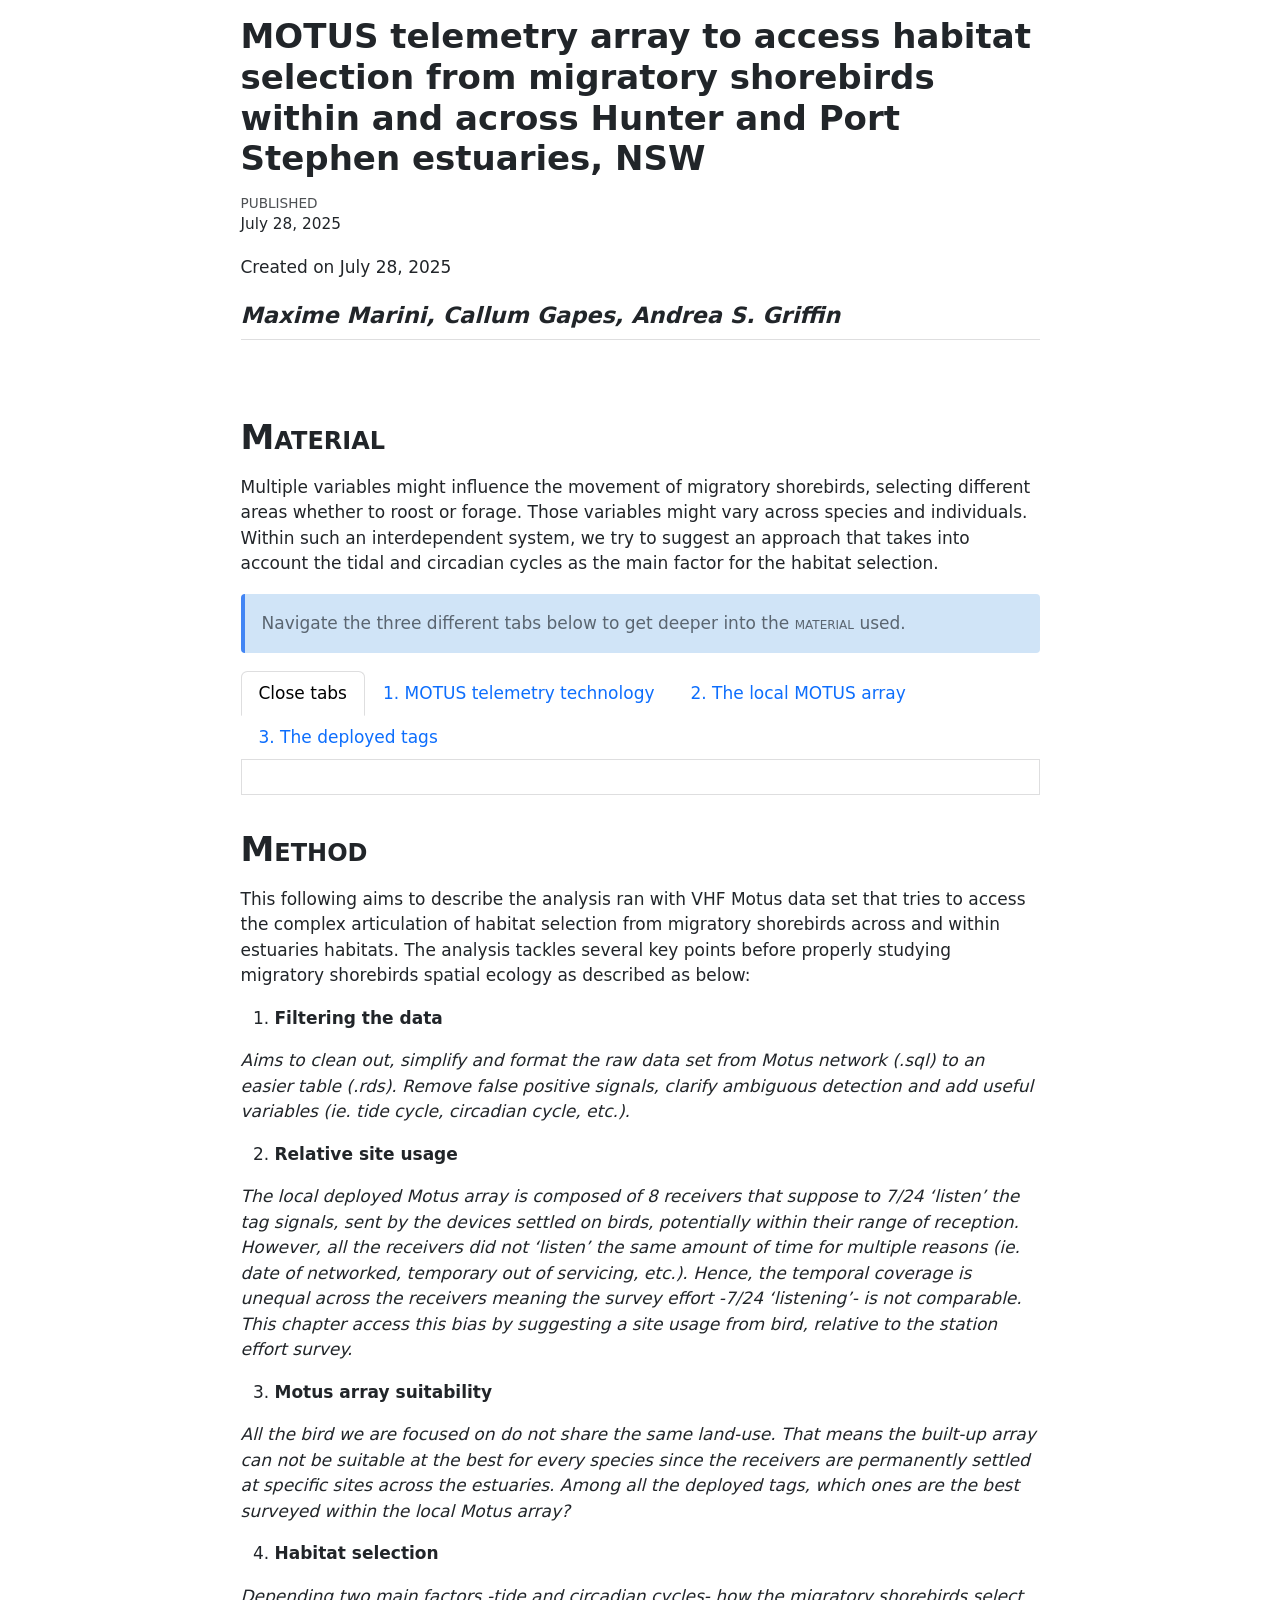
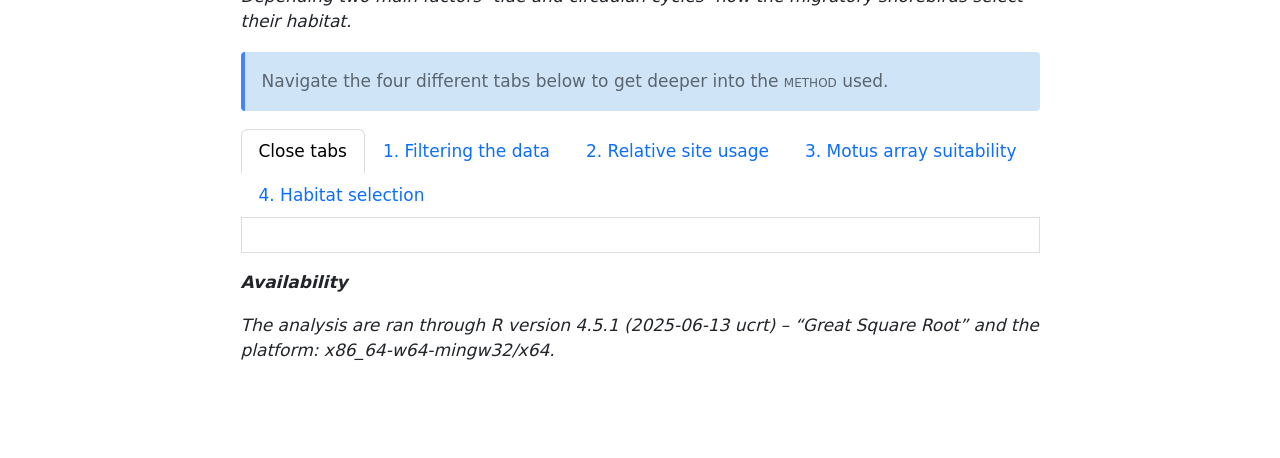
==== 22_qmd/motus_and_shorebirds.html @ d1158ef5 "Setting right a Quarto document" ====
<!DOCTYPE html>
<html xmlns="http://www.w3.org/1999/xhtml" lang="en" xml:lang="en"><head>

<meta charset="utf-8">
<meta name="generator" content="quarto-1.6.42">

<meta name="viewport" content="width=device-width, initial-scale=1.0, user-scalable=yes">

<meta name="dcterms.date" content="2025-07-28">

<title>MOTUS telemetry array to access habitat selection from migratory shorebirds within and across Hunter and Port Stephen estuaries, NSW</title>
<style>
code{white-space: pre-wrap;}
span.smallcaps{font-variant: small-caps;}
div.columns{display: flex; gap: min(4vw, 1.5em);}
div.column{flex: auto; overflow-x: auto;}
div.hanging-indent{margin-left: 1.5em; text-indent: -1.5em;}
ul.task-list{list-style: none;}
ul.task-list li input[type="checkbox"] {
  width: 0.8em;
  margin: 0 0.8em 0.2em -1em; /* quarto-specific, see https://github.com/quarto-dev/quarto-cli/issues/4556 */ 
  vertical-align: middle;
}
/* CSS for syntax highlighting */
pre > code.sourceCode { white-space: pre; position: relative; }
pre > code.sourceCode > span { line-height: 1.25; }
pre > code.sourceCode > span:empty { height: 1.2em; }
.sourceCode { overflow: visible; }
code.sourceCode > span { color: inherit; text-decoration: inherit; }
div.sourceCode { margin: 1em 0; }
pre.sourceCode { margin: 0; }
@media screen {
div.sourceCode { overflow: auto; }
}
@media print {
pre > code.sourceCode { white-space: pre-wrap; }
pre > code.sourceCode > span { display: inline-block; text-indent: -5em; padding-left: 5em; }
}
pre.numberSource code
  { counter-reset: source-line 0; }
pre.numberSource code > span
  { position: relative; left: -4em; counter-increment: source-line; }
pre.numberSource code > span > a:first-child::before
  { content: counter(source-line);
    position: relative; left: -1em; text-align: right; vertical-align: baseline;
    border: none; display: inline-block;
    -webkit-touch-callout: none; -webkit-user-select: none;
    -khtml-user-select: none; -moz-user-select: none;
    -ms-user-select: none; user-select: none;
    padding: 0 4px; width: 4em;
  }
pre.numberSource { margin-left: 3em;  padding-left: 4px; }
div.sourceCode
  {   }
@media screen {
pre > code.sourceCode > span > a:first-child::before { text-decoration: underline; }
}
</style>


<script src="motus_and_shorebirds_files/libs/clipboard/clipboard.min.js"></script>
<script src="motus_and_shorebirds_files/libs/quarto-html/quarto.js"></script>
<script src="motus_and_shorebirds_files/libs/quarto-html/popper.min.js"></script>
<script src="motus_and_shorebirds_files/libs/quarto-html/tippy.umd.min.js"></script>
<script src="motus_and_shorebirds_files/libs/quarto-html/anchor.min.js"></script>
<link href="motus_and_shorebirds_files/libs/quarto-html/tippy.css" rel="stylesheet">
<link href="motus_and_shorebirds_files/libs/quarto-html/quarto-syntax-highlighting-2f5df379a58b258e96c21c0638c20c03.css" rel="stylesheet" id="quarto-text-highlighting-styles">
<script src="motus_and_shorebirds_files/libs/bootstrap/bootstrap.min.js"></script>
<link href="motus_and_shorebirds_files/libs/bootstrap/bootstrap-icons.css" rel="stylesheet">
<link href="motus_and_shorebirds_files/libs/bootstrap/bootstrap-1bc8a17f135ab3d594c857e9f48e611b.min.css" rel="stylesheet" append-hash="true" id="quarto-bootstrap" data-mode="light">


<link rel="stylesheet" href="styles.css">
</head>

<body class="fullcontent">

<div id="quarto-content" class="page-columns page-rows-contents page-layout-article">

<main class="content" id="quarto-document-content">

<header id="title-block-header" class="quarto-title-block default">
<div class="quarto-title">
<h1 class="title">MOTUS telemetry array to access habitat selection from migratory shorebirds within and across Hunter and Port Stephen estuaries, NSW</h1>
</div>



<div class="quarto-title-meta">

    
    <div>
    <div class="quarto-title-meta-heading">Published</div>
    <div class="quarto-title-meta-contents">
      <p class="date">July 28, 2025</p>
    </div>
  </div>
  
    
  </div>
  


</header>


<p style="font-size: 0.9em; color: gray;">
</p><p>Created on July 28, 2025</p>
<p></p>
<section id="maxime-marini-callum-gapes-andrea-s.-griffin" class="level2">
<h2 class="anchored" data-anchor-id="maxime-marini-callum-gapes-andrea-s.-griffin"><span style="font-size: 0.8em;"><em>Maxime Marini, Callum Gapes, Andrea S. Griffin</em></span></h2>
<p><br>
</p>
</section>
<section id="material" class="level1">
<h1><span class="smallcaps">Material</span></h1>
<p>Multiple variables might influence the movement of migratory shorebirds, selecting different areas whether to roost or forage. Those variables might vary across species and individuals. Within such an interdependent system, we try to suggest an approach that takes into account the tidal and circadian cycles as the main factor for the habitat selection.</p>
<blockquote class="blockquote">
<p>Navigate the three different tabs below to get deeper into the <span class="smallcaps">material</span> used.</p>
</blockquote>
<div class="tabset-margin-container"></div><div class="panel-tabset">
<ul class="nav nav-tabs" role="tablist"><li class="nav-item" role="presentation"><a class="nav-link active" id="tabset-1-1-tab" data-bs-toggle="tab" data-bs-target="#tabset-1-1" role="tab" aria-controls="tabset-1-1" aria-selected="true" href="">Close tabs</a></li><li class="nav-item" role="presentation"><a class="nav-link" id="tabset-1-2-tab" data-bs-toggle="tab" data-bs-target="#tabset-1-2" role="tab" aria-controls="tabset-1-2" aria-selected="false" href="">1. MOTUS telemetry technology</a></li><li class="nav-item" role="presentation"><a class="nav-link" id="tabset-1-3-tab" data-bs-toggle="tab" data-bs-target="#tabset-1-3" role="tab" aria-controls="tabset-1-3" aria-selected="false" href="">2. The local MOTUS array</a></li><li class="nav-item" role="presentation"><a class="nav-link" id="tabset-1-4-tab" data-bs-toggle="tab" data-bs-target="#tabset-1-4" role="tab" aria-controls="tabset-1-4" aria-selected="false" href="">3. The deployed tags</a></li></ul>
<div class="tab-content">
<div id="tabset-1-1" class="tab-pane active" role="tabpanel" aria-labelledby="tabset-1-1-tab">

</div>
<div id="tabset-1-2" class="tab-pane" role="tabpanel" aria-labelledby="tabset-1-2-tab">
<p>To be continued …</p>
</div>
<div id="tabset-1-3" class="tab-pane" role="tabpanel" aria-labelledby="tabset-1-3-tab">
<p>To be continued …</p>
</div>
<div id="tabset-1-4" class="tab-pane" role="tabpanel" aria-labelledby="tabset-1-4-tab">
<p>To be continued …</p>
</div>
</div>
</div>
</section>
<section id="method" class="level1">
<h1><span class="smallcaps">Method</span></h1>
<p>This following aims to describe the analysis ran with VHF Motus data set that tries to access the complex articulation of habitat selection from migratory shorebirds across and within estuaries habitats. The analysis tackles several key points before properly studying migratory shorebirds spatial ecology as described as below:</p>
<ol type="1">
<li><strong>Filtering the data</strong></li>
</ol>
<p style="font-size: 0.9em; color: gray;">
</p><p><em>Aims to clean out, simplify and format the raw data set from Motus network (.sql) to an easier table (.rds). Remove false positive signals, clarify ambiguous detection and add useful variables (ie. tide cycle, circadian cycle, etc.).</em></p>
<p></p>
<ol start="2" type="1">
<li><strong>Relative site usage</strong></li>
</ol>
<p style="font-size: 0.9em; color: gray;">
</p><p><em>The local deployed Motus array is composed of 8 receivers that suppose to 7/24 ‘listen’ the tag signals, sent by the devices settled on birds, potentially within their range of reception. However, all the receivers did not ‘listen’ the same amount of time for multiple reasons (ie. date of networked, temporary out of servicing, etc.). Hence, the temporal coverage is unequal across the receivers meaning the survey effort -7/24 ‘listening’- is not comparable. This chapter access this bias by suggesting a site usage from bird, relative to the station effort survey.</em></p>
<p></p>
<ol start="3" type="1">
<li><strong>Motus array suitability</strong></li>
</ol>
<p style="font-size: 0.9em; color: gray;">
</p><p><em>All the bird we are focused on do not share the same land-use. That means the built-up array can not be suitable at the best for every species since the receivers are permanently settled at specific sites across the estuaries. Among all the deployed tags, which ones are the best surveyed within the local Motus array?</em></p>
<p></p>
<ol start="4" type="1">
<li><strong>Habitat selection</strong></li>
</ol>
<p style="font-size: 0.9em; color: gray;">
</p><p><em>Depending two main factors -tide and circadian cycles- how the migratory shorebirds select their habitat.</em></p>
<p></p>
<blockquote class="blockquote">
<p>Navigate the four different tabs below to get deeper into the <span class="smallcaps">method</span> used.</p>
</blockquote>
<div class="tabset-margin-container"></div><div class="panel-tabset">
<ul class="nav nav-tabs" role="tablist"><li class="nav-item" role="presentation"><a class="nav-link active" id="tabset-3-1-tab" data-bs-toggle="tab" data-bs-target="#tabset-3-1" role="tab" aria-controls="tabset-3-1" aria-selected="true" href="">Close tabs</a></li><li class="nav-item" role="presentation"><a class="nav-link" id="tabset-3-2-tab" data-bs-toggle="tab" data-bs-target="#tabset-3-2" role="tab" aria-controls="tabset-3-2" aria-selected="false" href="">1. Filtering the data</a></li><li class="nav-item" role="presentation"><a class="nav-link" id="tabset-3-3-tab" data-bs-toggle="tab" data-bs-target="#tabset-3-3" role="tab" aria-controls="tabset-3-3" aria-selected="false" href="">2. Relative site usage</a></li><li class="nav-item" role="presentation"><a class="nav-link" id="tabset-3-4-tab" data-bs-toggle="tab" data-bs-target="#tabset-3-4" role="tab" aria-controls="tabset-3-4" aria-selected="false" href="">3. Motus array suitability</a></li><li class="nav-item" role="presentation"><a class="nav-link" id="tabset-3-5-tab" data-bs-toggle="tab" data-bs-target="#tabset-3-5" role="tab" aria-controls="tabset-3-5" aria-selected="false" href="">4. Habitat selection</a></li></ul>
<div class="tab-content">
<div id="tabset-3-1" class="tab-pane active" role="tabpanel" aria-labelledby="tabset-3-1-tab">

</div>
<div id="tabset-3-2" class="tab-pane" role="tabpanel" aria-labelledby="tabset-3-2-tab">
<section id="packages" class="level3">
<h3 class="anchored" data-anchor-id="packages">Packages</h3>
<div class="cell">
<div class="sourceCode cell-code" id="cb1"><pre class="sourceCode r code-with-copy"><code class="sourceCode r"><span id="cb1-1"><a href="#cb1-1" aria-hidden="true" tabindex="-1"></a><span class="co"># install.packages("motus", </span></span>
<span id="cb1-2"><a href="#cb1-2" aria-hidden="true" tabindex="-1"></a><span class="co">#                  repos = c(birdscanada = 'https://birdscanada.r-universe.dev',</span></span>
<span id="cb1-3"><a href="#cb1-3" aria-hidden="true" tabindex="-1"></a><span class="co">#                            CRAN = 'https://cloud.r-project.org'))</span></span>
<span id="cb1-4"><a href="#cb1-4" aria-hidden="true" tabindex="-1"></a><span class="fu">library</span>(motus)</span>
<span id="cb1-5"><a href="#cb1-5" aria-hidden="true" tabindex="-1"></a><span class="fu">library</span>(dplyr)</span>
<span id="cb1-6"><a href="#cb1-6" aria-hidden="true" tabindex="-1"></a><span class="fu">library</span>(here)</span>
<span id="cb1-7"><a href="#cb1-7" aria-hidden="true" tabindex="-1"></a><span class="fu">library</span>(DBI)</span>
<span id="cb1-8"><a href="#cb1-8" aria-hidden="true" tabindex="-1"></a><span class="fu">library</span>(RSQLite)</span>
<span id="cb1-9"><a href="#cb1-9" aria-hidden="true" tabindex="-1"></a><span class="fu">library</span>(forcats) </span>
<span id="cb1-10"><a href="#cb1-10" aria-hidden="true" tabindex="-1"></a><span class="fu">library</span>(lubridate)</span>
<span id="cb1-11"><a href="#cb1-11" aria-hidden="true" tabindex="-1"></a><span class="fu">library</span>(bioRad) </span>
<span id="cb1-12"><a href="#cb1-12" aria-hidden="true" tabindex="-1"></a><span class="fu">library</span>(purrr) </span></code><button title="Copy to Clipboard" class="code-copy-button"><i class="bi"></i></button></pre></div>
</div>
</section>
<section id="download-the-data-from-motus-network" class="level3">
<h3 class="anchored" data-anchor-id="download-the-data-from-motus-network">Download the data from Motus network</h3>
<div class="cell">
<div class="sourceCode cell-code" id="cb2"><pre class="sourceCode r code-with-copy"><code class="sourceCode r"><span id="cb2-1"><a href="#cb2-1" aria-hidden="true" tabindex="-1"></a><span class="co"># Global settings</span></span>
<span id="cb2-2"><a href="#cb2-2" aria-hidden="true" tabindex="-1"></a><span class="fu">setwd</span>(<span class="fu">dirname</span>(rstudioapi<span class="sc">::</span><span class="fu">getSourceEditorContext</span>()<span class="sc">$</span>path)) </span>
<span id="cb2-3"><a href="#cb2-3" aria-hidden="true" tabindex="-1"></a><span class="fu">Sys.setenv</span>(<span class="at">TZ=</span><span class="st">"UTC"</span>) </span>
<span id="cb2-4"><a href="#cb2-4" aria-hidden="true" tabindex="-1"></a>proj.num <span class="ot">&lt;-</span> <span class="dv">294</span>  </span>
<span id="cb2-5"><a href="#cb2-5" aria-hidden="true" tabindex="-1"></a><span class="fu">motusLogout</span>()</span></code><button title="Copy to Clipboard" class="code-copy-button"><i class="bi"></i></button></pre></div>
</div>
<p>Set general settings first as working directory, Time Zone, Motus project number. And make sure the environment is free from any connection to any other networked project or from any other Motus user account (avoid undesired mistakes).</p>
<div class="cell">
<div class="sourceCode cell-code" id="cb3"><pre class="sourceCode r code-with-copy"><code class="sourceCode r"><span id="cb3-1"><a href="#cb3-1" aria-hidden="true" tabindex="-1"></a>sql.motus <span class="ot">&lt;-</span> <span class="fu">tagme</span>(<span class="at">projRecv =</span> proj.num,</span>
<span id="cb3-2"><a href="#cb3-2" aria-hidden="true" tabindex="-1"></a>                   <span class="at">new =</span> <span class="cn">FALSE</span>, <span class="co"># TRUE overwrites existing (large data takes a while) FALSE used to update existing file</span></span>
<span id="cb3-3"><a href="#cb3-3" aria-hidden="true" tabindex="-1"></a>                   <span class="at">update =</span> <span class="cn">TRUE</span>,</span>
<span id="cb3-4"><a href="#cb3-4" aria-hidden="true" tabindex="-1"></a>                   <span class="at">dir =</span> <span class="fu">here</span>(<span class="st">"data"</span>))</span>
<span id="cb3-5"><a href="#cb3-5" aria-hidden="true" tabindex="-1"></a></span>
<span id="cb3-6"><a href="#cb3-6" aria-hidden="true" tabindex="-1"></a><span class="fu">metadata</span>(sql.motus, proj.num)</span>
<span id="cb3-7"><a href="#cb3-7" aria-hidden="true" tabindex="-1"></a></span>
<span id="cb3-8"><a href="#cb3-8" aria-hidden="true" tabindex="-1"></a>sql.motus <span class="ot">&lt;-</span> <span class="fu">dbConnect</span>(<span class="fu">SQLite</span>(), here<span class="sc">::</span><span class="fu">here</span>(<span class="st">"data"</span>, <span class="st">"project-294.motus"</span>))</span>
<span id="cb3-9"><a href="#cb3-9" aria-hidden="true" tabindex="-1"></a></span>
<span id="cb3-10"><a href="#cb3-10" aria-hidden="true" tabindex="-1"></a>df.alltags <span class="ot">&lt;-</span> <span class="fu">tbl</span>(sql.motus, <span class="st">"alltags"</span>) <span class="sc">%&gt;%</span></span>
<span id="cb3-11"><a href="#cb3-11" aria-hidden="true" tabindex="-1"></a>  dplyr<span class="sc">::</span><span class="fu">collect</span>() <span class="sc">%&gt;%</span></span>
<span id="cb3-12"><a href="#cb3-12" aria-hidden="true" tabindex="-1"></a>  <span class="fu">as.data.frame</span>()</span></code><button title="Copy to Clipboard" class="code-copy-button"><i class="bi"></i></button></pre></div>
</div>
<p><code>motus::tagme()</code>gets the data from the online Motus network, the ones part of your project (ie. ID = 294) only. Make sure you set your own directory. A file of type .sql is automatically created.</p>
<p><code>motus::metadata()</code> downloads the metadata from the online Motus network (receiver information and more).</p>
<p><code>motus::dbConnect()</code> links your .sql to your environment. Avoid to use high memory as .sql is a <em>lazy</em> table and not yet hardly written on your hardware.</p>
<p><code>motus::tbl()</code> extracts all the tags fat into your environment. Then formatted into a classic dataframe.</p>
</section>
<section id="filter-the-data" class="level3">
<h3 class="anchored" data-anchor-id="filter-the-data">Filter the data</h3>
<div class="cell">
<div class="sourceCode cell-code" id="cb4"><pre class="sourceCode r code-with-copy"><code class="sourceCode r"><span id="cb4-1"><a href="#cb4-1" aria-hidden="true" tabindex="-1"></a><span class="co"># Wrong tags</span></span>
<span id="cb4-2"><a href="#cb4-2" aria-hidden="true" tabindex="-1"></a>df.alltags <span class="ot">&lt;-</span> df.alltags <span class="sc">%&gt;%</span> </span>
<span id="cb4-3"><a href="#cb4-3" aria-hidden="true" tabindex="-1"></a>  <span class="co">#   filter(motusTagID == c("81121", "60470")) %&gt;%</span></span>
<span id="cb4-4"><a href="#cb4-4" aria-hidden="true" tabindex="-1"></a></span>
<span id="cb4-5"><a href="#cb4-5" aria-hidden="true" tabindex="-1"></a><span class="co"># Wrong receivers</span></span>
<span id="cb4-6"><a href="#cb4-6" aria-hidden="true" tabindex="-1"></a>   <span class="fu">filter</span>(<span class="sc">!</span><span class="fu">is.na</span>(recvDeployLat),</span>
<span id="cb4-7"><a href="#cb4-7" aria-hidden="true" tabindex="-1"></a>          recvDeployName <span class="sc">!=</span> <span class="fu">c</span>(<span class="st">"Throsby Creek Test Site"</span>),</span>
<span id="cb4-8"><a href="#cb4-8" aria-hidden="true" tabindex="-1"></a>          recv <span class="sc">!=</span> <span class="fu">c</span>(<span class="st">"SG-62A5RPI36710"</span>) ) <span class="co"># test_station</span></span>
<span id="cb4-9"><a href="#cb4-9" aria-hidden="true" tabindex="-1"></a>  </span>
<span id="cb4-10"><a href="#cb4-10" aria-hidden="true" tabindex="-1"></a><span class="co"># False positive</span></span>
<span id="cb4-11"><a href="#cb4-11" aria-hidden="true" tabindex="-1"></a>df.alltags <span class="ot">&lt;-</span> df.alltags <span class="sc">%&gt;%</span> </span>
<span id="cb4-12"><a href="#cb4-12" aria-hidden="true" tabindex="-1"></a>  <span class="fu">filter</span>(motusFilter <span class="sc">==</span> <span class="dv">1</span>, <span class="co"># 0 is invalid data</span></span>
<span id="cb4-13"><a href="#cb4-13" aria-hidden="true" tabindex="-1"></a>         runLen <span class="sc">&gt;=</span> <span class="dv">3</span>) <span class="co"># value to be further thought</span></span>
<span id="cb4-14"><a href="#cb4-14" aria-hidden="true" tabindex="-1"></a></span>
<span id="cb4-15"><a href="#cb4-15" aria-hidden="true" tabindex="-1"></a><span class="co"># Ambiguous </span></span>
<span id="cb4-16"><a href="#cb4-16" aria-hidden="true" tabindex="-1"></a><span class="fu">clarify</span>(sql.motus)</span></code><button title="Copy to Clipboard" class="code-copy-button"><i class="bi"></i></button></pre></div>
</div>
<p>Here are cleaned-out the data recorded from undesired tags and/or receivers.</p>
<p>Then the False Positive signals are put away (ie. noise coming from external device, or any kind of external radio activity happening within the area) thanks to pre-made Motus filter and `runLen` threshold value, here set at 3. This value defines the number of bursts recorded from one tag and received at once, too low amount of burst are suspected for not being True Positif so not reliable.</p>
<p><code>motus::clarify()</code> checks whether the combination of two tag signals emitting at the mean time could generate the detection of a third tag signal, which would be a False Positive on its own, but also hidding the two True Positives. If the table generated by this code has rows resulting, please go to <a href="https://motuswts.github.io/motus/articles/05-data-cleaning.html">Motus documentation.</a>.</p>
</section>
<section id="adding-variables" class="level3">
<h3 class="anchored" data-anchor-id="adding-variables">Adding variables</h3>
<div class="cell">
<div class="sourceCode cell-code" id="cb5"><pre class="sourceCode r code-with-copy"><code class="sourceCode r"><span id="cb5-1"><a href="#cb5-1" aria-hidden="true" tabindex="-1"></a><span class="co"># Load tide (Callum work 01_import_tide_data.R)</span></span>
<span id="cb5-2"><a href="#cb5-2" aria-hidden="true" tabindex="-1"></a>tidalCurve <span class="ot">&lt;-</span> <span class="fu">readRDS</span>(here<span class="sc">::</span><span class="fu">here</span>(<span class="st">"10_data"</span>, <span class="st">"tides"</span>, <span class="st">"tidalCurve.rds"</span>))</span>
<span id="cb5-3"><a href="#cb5-3" aria-hidden="true" tabindex="-1"></a>tideData <span class="ot">&lt;-</span> <span class="fu">readRDS</span>(here<span class="sc">::</span><span class="fu">here</span>(<span class="st">"10_data"</span>, <span class="st">"tides"</span>, <span class="st">"tideData.rds"</span>))</span>
<span id="cb5-4"><a href="#cb5-4" aria-hidden="true" tabindex="-1"></a>tidalCurveFunc <span class="ot">&lt;-</span> <span class="fu">splinefun</span>(tideData<span class="sc">$</span>tideDateTimeAus, tideData<span class="sc">$</span>tideHeight, <span class="at">method =</span> <span class="st">"natural"</span>)</span>
<span id="cb5-5"><a href="#cb5-5" aria-hidden="true" tabindex="-1"></a>get.tideIndex <span class="ot">&lt;-</span> <span class="cf">function</span>(time){ <span class="fu">return</span>(<span class="fu">which.min</span>(<span class="fu">abs</span>(tideData<span class="sc">$</span>tideDateTimeAus<span class="sc">-</span>time)))}</span></code><button title="Copy to Clipboard" class="code-copy-button"><i class="bi"></i></button></pre></div>
</div>
<p>Note that the raw Tide data-set is not provided here. Since it has been manually extracted from <a href="https://www.nsw.gov.au/sites/default/files/2024-06/tide-tables-24-25-nsw.pdf">New South Wales government resources</a> and formatted by <a href="https://www.linkedin.com/in/callum-g/?originalSubdomain=au">Callum Gapes</a> through this <a href="https://uoneduau-my.sharepoint.com/:u:/g/personal/c3541851_uon_edu_au/EWOk05RFs1xJhAWLBddbf-kB_H2xRuz0XPUWtPVfcju_-Q?e=P6WzOT">method</a>.</p>
<div class="cell">
<div class="sourceCode cell-code" id="cb6"><pre class="sourceCode r code-with-copy"><code class="sourceCode r"><span id="cb6-1"><a href="#cb6-1" aria-hidden="true" tabindex="-1"></a>df.alltags <span class="ot">&lt;-</span> df.alltags <span class="sc">%&gt;%</span> </span>
<span id="cb6-2"><a href="#cb6-2" aria-hidden="true" tabindex="-1"></a>  </span>
<span id="cb6-3"><a href="#cb6-3" aria-hidden="true" tabindex="-1"></a><span class="co"># Time</span></span>
<span id="cb6-4"><a href="#cb6-4" aria-hidden="true" tabindex="-1"></a>  <span class="fu">mutate</span>(<span class="at">time =</span> <span class="fu">as_datetime</span>(ts),</span>
<span id="cb6-5"><a href="#cb6-5" aria-hidden="true" tabindex="-1"></a>         <span class="at">timeAus =</span> <span class="fu">as_datetime</span>(ts, <span class="at">tz =</span> <span class="st">"Australia/Sydney"</span>),</span>
<span id="cb6-6"><a href="#cb6-6" aria-hidden="true" tabindex="-1"></a>         <span class="at">dateAus =</span> <span class="fu">as_date</span>(timeAus),</span>
<span id="cb6-7"><a href="#cb6-7" aria-hidden="true" tabindex="-1"></a>         <span class="at">year =</span> <span class="fu">year</span>(time), <span class="co"># extract year from time</span></span>
<span id="cb6-8"><a href="#cb6-8" aria-hidden="true" tabindex="-1"></a>         <span class="at">doy =</span> <span class="fu">yday</span>(time)) <span class="sc">%&gt;%</span></span>
<span id="cb6-9"><a href="#cb6-9" aria-hidden="true" tabindex="-1"></a>  </span>
<span id="cb6-10"><a href="#cb6-10" aria-hidden="true" tabindex="-1"></a><span class="co"># Sunrise/set</span></span>
<span id="cb6-11"><a href="#cb6-11" aria-hidden="true" tabindex="-1"></a>  <span class="fu">sunRiseSet</span>(<span class="at">lat =</span> <span class="st">"recvDeployLat"</span>, </span>
<span id="cb6-12"><a href="#cb6-12" aria-hidden="true" tabindex="-1"></a>             <span class="at">lon =</span> <span class="st">"recvDeployLon"</span>, </span>
<span id="cb6-13"><a href="#cb6-13" aria-hidden="true" tabindex="-1"></a>             <span class="at">ts =</span> <span class="st">"ts"</span>) <span class="sc">%&gt;%</span> </span>
<span id="cb6-14"><a href="#cb6-14" aria-hidden="true" tabindex="-1"></a>  <span class="fu">mutate</span>(<span class="at">sunriseNewc =</span> <span class="fu">sunrise</span>(dateAus, <span class="fl">151.7833</span>, <span class="sc">-</span><span class="fl">32.9167</span>, <span class="at">elev =</span> <span class="sc">-</span><span class="fl">0.268</span>, <span class="at">tz =</span> <span class="st">"Australia/Sydney"</span>, <span class="at">force_tz =</span> <span class="cn">TRUE</span>),</span>
<span id="cb6-15"><a href="#cb6-15" aria-hidden="true" tabindex="-1"></a>         <span class="at">sunsetNewc =</span> <span class="fu">sunset</span>(dateAus, <span class="fl">151.7833</span>, <span class="sc">-</span><span class="fl">32.9167</span>, <span class="at">elev =</span> <span class="sc">-</span><span class="fl">0.268</span>, <span class="at">tz =</span> <span class="st">"Australia/Sydney"</span>, <span class="at">force_tz =</span> <span class="cn">TRUE</span>)) <span class="sc">%&gt;%</span></span>
<span id="cb6-16"><a href="#cb6-16" aria-hidden="true" tabindex="-1"></a>  </span>
<span id="cb6-17"><a href="#cb6-17" aria-hidden="true" tabindex="-1"></a><span class="co"># Positive signal strength (min. = 0) for plotting</span></span>
<span id="cb6-18"><a href="#cb6-18" aria-hidden="true" tabindex="-1"></a>  <span class="fu">mutate</span>(<span class="at">sigPositive =</span> sig <span class="sc">+</span> <span class="fu">abs</span>(<span class="fu">min</span>(sig))) <span class="sc">%&gt;%</span></span>
<span id="cb6-19"><a href="#cb6-19" aria-hidden="true" tabindex="-1"></a>  </span>
<span id="cb6-20"><a href="#cb6-20" aria-hidden="true" tabindex="-1"></a><span class="co"># As Factor</span></span>
<span id="cb6-21"><a href="#cb6-21" aria-hidden="true" tabindex="-1"></a>  <span class="fu">mutate</span>(<span class="at">motusTagID =</span> <span class="fu">as.factor</span>(motusTagID))</span>
<span id="cb6-22"><a href="#cb6-22" aria-hidden="true" tabindex="-1"></a></span>
<span id="cb6-23"><a href="#cb6-23" aria-hidden="true" tabindex="-1"></a><span class="co"># Tide</span></span>
<span id="cb6-24"><a href="#cb6-24" aria-hidden="true" tabindex="-1"></a>df.alltags <span class="ot">&lt;-</span> df.alltags <span class="sc">%&gt;%</span> </span>
<span id="cb6-25"><a href="#cb6-25" aria-hidden="true" tabindex="-1"></a>  <span class="fu">mutate</span>(<span class="at">tideHeight =</span> <span class="fu">tidalCurveFunc</span>(timeAus),</span>
<span id="cb6-26"><a href="#cb6-26" aria-hidden="true" tabindex="-1"></a>         <span class="at">tideIndex =</span> <span class="fu">map_dbl</span>(timeAus, get.tideIndex))</span>
<span id="cb6-27"><a href="#cb6-27" aria-hidden="true" tabindex="-1"></a></span>
<span id="cb6-28"><a href="#cb6-28" aria-hidden="true" tabindex="-1"></a>tide_values <span class="ot">&lt;-</span> tideData[df.alltags<span class="sc">$</span>tideIndex, </span>
<span id="cb6-29"><a href="#cb6-29" aria-hidden="true" tabindex="-1"></a>                        <span class="fu">c</span>(<span class="st">"tideDateTimeAus"</span>,</span>
<span id="cb6-30"><a href="#cb6-30" aria-hidden="true" tabindex="-1"></a>                          <span class="st">"high_low"</span>,</span>
<span id="cb6-31"><a href="#cb6-31" aria-hidden="true" tabindex="-1"></a>                          <span class="st">"day_night"</span>,</span>
<span id="cb6-32"><a href="#cb6-32" aria-hidden="true" tabindex="-1"></a>                          <span class="st">"tideCategory"</span>,</span>
<span id="cb6-33"><a href="#cb6-33" aria-hidden="true" tabindex="-1"></a>                          <span class="st">"tideID"</span>,</span>
<span id="cb6-34"><a href="#cb6-34" aria-hidden="true" tabindex="-1"></a>                          <span class="st">"tideHeight"</span>)]</span>
<span id="cb6-35"><a href="#cb6-35" aria-hidden="true" tabindex="-1"></a></span>
<span id="cb6-36"><a href="#cb6-36" aria-hidden="true" tabindex="-1"></a>df.alltags <span class="ot">&lt;-</span> df.alltags <span class="sc">%&gt;%</span></span>
<span id="cb6-37"><a href="#cb6-37" aria-hidden="true" tabindex="-1"></a>  <span class="fu">mutate</span>(<span class="at">tideDateTimeAus =</span> tide_values<span class="sc">$</span>tideDateTimeAus,</span>
<span id="cb6-38"><a href="#cb6-38" aria-hidden="true" tabindex="-1"></a>         <span class="at">tideHighLow =</span> <span class="fu">as_factor</span>(tide_values<span class="sc">$</span>high_low),</span>
<span id="cb6-39"><a href="#cb6-39" aria-hidden="true" tabindex="-1"></a>         <span class="at">tideDiel =</span> <span class="fu">as_factor</span>(tide_values<span class="sc">$</span>day_night),</span>
<span id="cb6-40"><a href="#cb6-40" aria-hidden="true" tabindex="-1"></a>         <span class="at">tideCategory =</span> <span class="fu">as_factor</span>(tide_values<span class="sc">$</span>tideCategory),</span>
<span id="cb6-41"><a href="#cb6-41" aria-hidden="true" tabindex="-1"></a>         <span class="at">tideCategoryHeight =</span> tide_values<span class="sc">$</span>tideHeight,</span>
<span id="cb6-42"><a href="#cb6-42" aria-hidden="true" tabindex="-1"></a>         <span class="at">tideID =</span> <span class="fu">as_factor</span>(tide_values<span class="sc">$</span>tideID),</span>
<span id="cb6-43"><a href="#cb6-43" aria-hidden="true" tabindex="-1"></a>         <span class="at">tideTimeDiff =</span> <span class="fu">abs</span>(<span class="fu">difftime</span>(timeAus, tideDateTimeAus, <span class="at">units =</span> <span class="st">"hours"</span>)) ) <span class="co"># Time diff btw detect. &amp; nearest tide pts</span></span></code><button title="Copy to Clipboard" class="code-copy-button"><i class="bi"></i></button></pre></div>
</div>
<p>Several variables are added as some are formatted and/or renamed for the aims of the study.</p>
<div class="cell">
<div class="sourceCode cell-code" id="cb7"><pre class="sourceCode r code-with-copy"><code class="sourceCode r"><span id="cb7-1"><a href="#cb7-1" aria-hidden="true" tabindex="-1"></a><span class="co"># Get summary</span></span>
<span id="cb7-2"><a href="#cb7-2" aria-hidden="true" tabindex="-1"></a>df.recvDeps <span class="ot">&lt;-</span> <span class="fu">tbl</span>(sql.motus, <span class="st">"recvDeps"</span>) <span class="sc">%&gt;%</span> </span>
<span id="cb7-3"><a href="#cb7-3" aria-hidden="true" tabindex="-1"></a>  <span class="fu">collect</span>() <span class="sc">%&gt;%</span> </span>
<span id="cb7-4"><a href="#cb7-4" aria-hidden="true" tabindex="-1"></a>  <span class="fu">as.data.frame</span>()</span>
<span id="cb7-5"><a href="#cb7-5" aria-hidden="true" tabindex="-1"></a></span>
<span id="cb7-6"><a href="#cb7-6" aria-hidden="true" tabindex="-1"></a><span class="co"># Rename stations</span></span>
<span id="cb7-7"><a href="#cb7-7" aria-hidden="true" tabindex="-1"></a>station_rename <span class="ot">&lt;-</span> <span class="fu">list</span>(</span>
<span id="cb7-8"><a href="#cb7-8" aria-hidden="true" tabindex="-1"></a>   <span class="st">"Barry_Fullerton_cove"</span>  <span class="ot">=</span> <span class="st">"Fullerton Entrance"</span>,</span>
<span id="cb7-9"><a href="#cb7-9" aria-hidden="true" tabindex="-1"></a>   <span class="st">"North Swann Pond"</span>      <span class="ot">=</span> <span class="st">"Swan Pond"</span> ,</span>
<span id="cb7-10"><a href="#cb7-10" aria-hidden="true" tabindex="-1"></a>   <span class="st">"Ramsar Road Floodgate"</span> <span class="ot">=</span> <span class="st">"Ramsar Road"</span>,</span>
<span id="cb7-11"><a href="#cb7-11" aria-hidden="true" tabindex="-1"></a>   <span class="st">"Milham's Pond"</span>         <span class="ot">=</span> <span class="st">"Milhams Pond"</span>)</span>
<span id="cb7-12"><a href="#cb7-12" aria-hidden="true" tabindex="-1"></a>df.recvDeps <span class="ot">&lt;-</span> df.recvDeps <span class="sc">%&gt;%</span> </span>
<span id="cb7-13"><a href="#cb7-13" aria-hidden="true" tabindex="-1"></a>   <span class="fu">mutate</span>(<span class="at">recvDeployName =</span> <span class="fu">recode</span>(stationName,</span>
<span id="cb7-14"><a href="#cb7-14" aria-hidden="true" tabindex="-1"></a>                            <span class="sc">!!!</span>station_rename))</span>
<span id="cb7-15"><a href="#cb7-15" aria-hidden="true" tabindex="-1"></a>df.alltags <span class="ot">&lt;-</span> df.alltags <span class="sc">%&gt;%</span> </span>
<span id="cb7-16"><a href="#cb7-16" aria-hidden="true" tabindex="-1"></a>  <span class="fu">mutate</span>(<span class="at">recvDeployName =</span> <span class="fu">recode</span>(recvDeployName,</span>
<span id="cb7-17"><a href="#cb7-17" aria-hidden="true" tabindex="-1"></a>                                 <span class="sc">!!!</span>station_rename))</span></code><button title="Copy to Clipboard" class="code-copy-button"><i class="bi"></i></button></pre></div>
</div>
<p>Rename here the receiver of your array for a better comprehension.</p>
<div class="cell">
<div class="sourceCode cell-code" id="cb8"><pre class="sourceCode r code-with-copy"><code class="sourceCode r"><span id="cb8-1"><a href="#cb8-1" aria-hidden="true" tabindex="-1"></a><span class="fu">saveRDS</span>(df.alltags, here<span class="sc">::</span><span class="fu">here</span>(<span class="st">"data"</span>, <span class="fu">paste0</span>(<span class="fu">Sys.Date</span>(), <span class="st">"-data"</span>, <span class="st">".rds"</span> )))</span>
<span id="cb8-2"><a href="#cb8-2" aria-hidden="true" tabindex="-1"></a><span class="fu">saveRDS</span>(df.recvDeps, here<span class="sc">::</span><span class="fu">here</span>(<span class="st">"data"</span>, <span class="fu">paste0</span>(<span class="fu">Sys.Date</span>(), <span class="st">"-recv-info"</span>, <span class="st">".rds"</span> )))</span></code><button title="Copy to Clipboard" class="code-copy-button"><i class="bi"></i></button></pre></div>
</div>
<p>Save your now formatted data, ready for use. Automatically named with the date of your saving.</p>
</section>
</div>
<div id="tabset-3-3" class="tab-pane" role="tabpanel" aria-labelledby="tabset-3-3-tab">

</div>
<div id="tabset-3-4" class="tab-pane" role="tabpanel" aria-labelledby="tabset-3-4-tab">

</div>
<div id="tabset-3-5" class="tab-pane" role="tabpanel" aria-labelledby="tabset-3-5-tab">
<section id="packages-1" class="level3">
<h3 class="anchored" data-anchor-id="packages-1">Packages</h3>
<div class="cell">
<div class="sourceCode cell-code" id="cb9"><pre class="sourceCode r code-with-copy"><code class="sourceCode r"><span id="cb9-1"><a href="#cb9-1" aria-hidden="true" tabindex="-1"></a><span class="fu">library</span>(motus)</span>
<span id="cb9-2"><a href="#cb9-2" aria-hidden="true" tabindex="-1"></a><span class="fu">library</span>(dplyr)</span>
<span id="cb9-3"><a href="#cb9-3" aria-hidden="true" tabindex="-1"></a><span class="fu">library</span>(here)</span>
<span id="cb9-4"><a href="#cb9-4" aria-hidden="true" tabindex="-1"></a><span class="fu">library</span>(DBI)</span>
<span id="cb9-5"><a href="#cb9-5" aria-hidden="true" tabindex="-1"></a><span class="fu">library</span>(RSQLite)</span>
<span id="cb9-6"><a href="#cb9-6" aria-hidden="true" tabindex="-1"></a><span class="fu">library</span>(forcats) </span>
<span id="cb9-7"><a href="#cb9-7" aria-hidden="true" tabindex="-1"></a><span class="fu">library</span>(lubridate)</span>
<span id="cb9-8"><a href="#cb9-8" aria-hidden="true" tabindex="-1"></a><span class="fu">library</span>(bioRad) </span>
<span id="cb9-9"><a href="#cb9-9" aria-hidden="true" tabindex="-1"></a><span class="fu">library</span>(purrr) </span>
<span id="cb9-10"><a href="#cb9-10" aria-hidden="true" tabindex="-1"></a><span class="fu">library</span>(sf)</span>
<span id="cb9-11"><a href="#cb9-11" aria-hidden="true" tabindex="-1"></a><span class="fu">library</span>(lubridate)</span>
<span id="cb9-12"><a href="#cb9-12" aria-hidden="true" tabindex="-1"></a><span class="fu">library</span>(rnaturalearth)</span>
<span id="cb9-13"><a href="#cb9-13" aria-hidden="true" tabindex="-1"></a><span class="fu">library</span>(ggplot2)</span></code><button title="Copy to Clipboard" class="code-copy-button"><i class="bi"></i></button></pre></div>
</div>
</section>
<section id="load-the-data" class="level3">
<h3 class="anchored" data-anchor-id="load-the-data">Load the data</h3>
<p>Either load your own data generated across the previous chapters (.rds format), or download the data up to the-last document-update date provided here below:</p>
<ul>
<li><p>Receiver information: <a href="https://uoneduau-my.sharepoint.com/:u:/g/personal/c3541851_uon_edu_au/ESvl2B4fx7FCsKMiEXrgnyABGycGYU0RV-PfOftI0wsTbA?e=OdR3ag">recv-info.rds</a></p></li>
<li><p>Bird data: <a href="https://uoneduau-my.sharepoint.com/:u:/g/personal/c3541851_uon_edu_au/EbZbqh6eidVMksDUyl-J6UcBV8skhQXsjmL5f5nBw1pnwg?e=fJcygo">data.rds</a></p></li>
</ul>
<p>To properly load the data into your environment, make sure to set the working directory and the path as yours.</p>
<div class="cell">
<div class="sourceCode cell-code" id="cb10"><pre class="sourceCode r code-with-copy"><code class="sourceCode r"><span id="cb10-1"><a href="#cb10-1" aria-hidden="true" tabindex="-1"></a><span class="co"># Set WD</span></span>
<span id="cb10-2"><a href="#cb10-2" aria-hidden="true" tabindex="-1"></a><span class="fu">setwd</span>(<span class="fu">dirname</span>(rstudioapi<span class="sc">::</span><span class="fu">getSourceEditorContext</span>()<span class="sc">$</span>path)) </span>
<span id="cb10-3"><a href="#cb10-3" aria-hidden="true" tabindex="-1"></a><span class="co"># Birds</span></span>
<span id="cb10-4"><a href="#cb10-4" aria-hidden="true" tabindex="-1"></a>data_all <span class="ot">&lt;-</span> <span class="fu">readRDS</span>(here<span class="sc">::</span><span class="fu">here</span>(<span class="st">"data"</span>, <span class="st">"recv.info.rds"</span>))</span>
<span id="cb10-5"><a href="#cb10-5" aria-hidden="true" tabindex="-1"></a><span class="co"># Receivers info</span></span>
<span id="cb10-6"><a href="#cb10-6" aria-hidden="true" tabindex="-1"></a>recv <span class="ot">&lt;-</span> <span class="fu">readRDS</span>(here<span class="sc">::</span><span class="fu">here</span>(<span class="st">"data"</span>, <span class="st">"data.rds"</span>)) </span></code><button title="Copy to Clipboard" class="code-copy-button"><i class="bi"></i></button></pre></div>
</div>
</section>
<section id="summarise-the-data" class="level3">
<h3 class="anchored" data-anchor-id="summarise-the-data">Summarise the data</h3>
<div class="cell">
<div class="sourceCode cell-code" id="cb11"><pre class="sourceCode r code-with-copy"><code class="sourceCode r"><span id="cb11-1"><a href="#cb11-1" aria-hidden="true" tabindex="-1"></a><span class="co"># Data summary (To be edited still...)</span></span>
<span id="cb11-2"><a href="#cb11-2" aria-hidden="true" tabindex="-1"></a>tagSummary1 <span class="ot">&lt;-</span> data_all <span class="sc">%&gt;%</span></span>
<span id="cb11-3"><a href="#cb11-3" aria-hidden="true" tabindex="-1"></a>  <span class="fu">group_by</span>(motusTagID, recvDeployName) <span class="sc">%&gt;%</span> </span>
<span id="cb11-4"><a href="#cb11-4" aria-hidden="true" tabindex="-1"></a>  <span class="fu">summarize</span>(<span class="at">nDet =</span> <span class="fu">n</span>(),</span>
<span id="cb11-5"><a href="#cb11-5" aria-hidden="true" tabindex="-1"></a>            <span class="at">nRecv =</span> <span class="fu">n_distinct</span>(recvDeployName),</span>
<span id="cb11-6"><a href="#cb11-6" aria-hidden="true" tabindex="-1"></a>            <span class="at">timeMin =</span> <span class="fu">min</span>(time),</span>
<span id="cb11-7"><a href="#cb11-7" aria-hidden="true" tabindex="-1"></a>            <span class="at">timeMax =</span> <span class="fu">max</span>(time),</span>
<span id="cb11-8"><a href="#cb11-8" aria-hidden="true" tabindex="-1"></a>            <span class="at">totDay =</span> <span class="fu">length</span>(<span class="fu">unique</span>(doy)), </span>
<span id="cb11-9"><a href="#cb11-9" aria-hidden="true" tabindex="-1"></a>            <span class="at">species =</span> <span class="fu">first</span>(speciesEN),</span>
<span id="cb11-10"><a href="#cb11-10" aria-hidden="true" tabindex="-1"></a>            <span class="at">.groups =</span> <span class="st">"drop"</span>) <span class="sc">%&gt;%</span></span>
<span id="cb11-11"><a href="#cb11-11" aria-hidden="true" tabindex="-1"></a>  <span class="fu">relocate</span>(motusTagID, species)</span>
<span id="cb11-12"><a href="#cb11-12" aria-hidden="true" tabindex="-1"></a></span>
<span id="cb11-13"><a href="#cb11-13" aria-hidden="true" tabindex="-1"></a>tag_summary2 <span class="ot">&lt;-</span> data_all <span class="sc">%&gt;%</span></span>
<span id="cb11-14"><a href="#cb11-14" aria-hidden="true" tabindex="-1"></a>  <span class="fu">group_by</span>(recvDeployName, tideCategory, speciesEN) <span class="sc">%&gt;%</span></span>
<span id="cb11-15"><a href="#cb11-15" aria-hidden="true" tabindex="-1"></a>  <span class="fu">summarise</span>(<span class="at">nTags =</span> <span class="fu">n_distinct</span>(motusTagID), <span class="at">.groups =</span> <span class="st">"drop"</span>)</span>
<span id="cb11-16"><a href="#cb11-16" aria-hidden="true" tabindex="-1"></a></span>
<span id="cb11-17"><a href="#cb11-17" aria-hidden="true" tabindex="-1"></a><span class="co"># Selecting variables</span></span>
<span id="cb11-18"><a href="#cb11-18" aria-hidden="true" tabindex="-1"></a>data <span class="ot">&lt;-</span> data_all <span class="sc">%&gt;%</span></span>
<span id="cb11-19"><a href="#cb11-19" aria-hidden="true" tabindex="-1"></a>  <span class="fu">select</span>(</span>
<span id="cb11-20"><a href="#cb11-20" aria-hidden="true" tabindex="-1"></a>    <span class="co"># Project ID</span></span>
<span id="cb11-21"><a href="#cb11-21" aria-hidden="true" tabindex="-1"></a>    recvProjID,</span>
<span id="cb11-22"><a href="#cb11-22" aria-hidden="true" tabindex="-1"></a>    tagProjID,</span>
<span id="cb11-23"><a href="#cb11-23" aria-hidden="true" tabindex="-1"></a>    <span class="co"># Tag</span></span>
<span id="cb11-24"><a href="#cb11-24" aria-hidden="true" tabindex="-1"></a>    motusTagID,</span>
<span id="cb11-25"><a href="#cb11-25" aria-hidden="true" tabindex="-1"></a>    <span class="co"># Time</span></span>
<span id="cb11-26"><a href="#cb11-26" aria-hidden="true" tabindex="-1"></a>    time,</span>
<span id="cb11-27"><a href="#cb11-27" aria-hidden="true" tabindex="-1"></a>    timeAus,</span>
<span id="cb11-28"><a href="#cb11-28" aria-hidden="true" tabindex="-1"></a>    year,</span>
<span id="cb11-29"><a href="#cb11-29" aria-hidden="true" tabindex="-1"></a>    <span class="co"># Receiver</span></span>
<span id="cb11-30"><a href="#cb11-30" aria-hidden="true" tabindex="-1"></a>    recv,</span>
<span id="cb11-31"><a href="#cb11-31" aria-hidden="true" tabindex="-1"></a>    recvDeployName,</span>
<span id="cb11-32"><a href="#cb11-32" aria-hidden="true" tabindex="-1"></a>    <span class="co"># Tide cycle</span></span>
<span id="cb11-33"><a href="#cb11-33" aria-hidden="true" tabindex="-1"></a>    tideHeight,</span>
<span id="cb11-34"><a href="#cb11-34" aria-hidden="true" tabindex="-1"></a>    tideCategory,</span>
<span id="cb11-35"><a href="#cb11-35" aria-hidden="true" tabindex="-1"></a>    <span class="co"># Circadian cycle</span></span>
<span id="cb11-36"><a href="#cb11-36" aria-hidden="true" tabindex="-1"></a>    sunriseNewc,</span>
<span id="cb11-37"><a href="#cb11-37" aria-hidden="true" tabindex="-1"></a>    sunsetNewc,</span>
<span id="cb11-38"><a href="#cb11-38" aria-hidden="true" tabindex="-1"></a>    <span class="co"># Signal strengh</span></span>
<span id="cb11-39"><a href="#cb11-39" aria-hidden="true" tabindex="-1"></a>    sigPositive,</span>
<span id="cb11-40"><a href="#cb11-40" aria-hidden="true" tabindex="-1"></a>    <span class="co"># Bird info</span></span>
<span id="cb11-41"><a href="#cb11-41" aria-hidden="true" tabindex="-1"></a>    speciesID, speciesEN, speciesFR, speciesSci,</span>
<span id="cb11-42"><a href="#cb11-42" aria-hidden="true" tabindex="-1"></a>    speciesGroup,</span>
<span id="cb11-43"><a href="#cb11-43" aria-hidden="true" tabindex="-1"></a>    <span class="co"># Comment</span></span>
<span id="cb11-44"><a href="#cb11-44" aria-hidden="true" tabindex="-1"></a>    tagDepComments</span>
<span id="cb11-45"><a href="#cb11-45" aria-hidden="true" tabindex="-1"></a>    )</span>
<span id="cb11-46"><a href="#cb11-46" aria-hidden="true" tabindex="-1"></a></span>
<span id="cb11-47"><a href="#cb11-47" aria-hidden="true" tabindex="-1"></a><span class="co"># Color codes</span></span>
<span id="cb11-48"><a href="#cb11-48" aria-hidden="true" tabindex="-1"></a>species_colors <span class="ot">&lt;-</span> <span class="fu">c</span>(</span>
<span id="cb11-49"><a href="#cb11-49" aria-hidden="true" tabindex="-1"></a>  <span class="st">"Bar-tailed Godwit"</span>      <span class="ot">=</span> <span class="st">"#1b9e77"</span>,  </span>
<span id="cb11-50"><a href="#cb11-50" aria-hidden="true" tabindex="-1"></a>  <span class="st">"Far Eastern Curlew"</span>     <span class="ot">=</span> <span class="st">"#d95f02"</span>,  </span>
<span id="cb11-51"><a href="#cb11-51" aria-hidden="true" tabindex="-1"></a>  <span class="st">"Masked Lapwing"</span>         <span class="ot">=</span> <span class="st">"#7570b3"</span>, </span>
<span id="cb11-52"><a href="#cb11-52" aria-hidden="true" tabindex="-1"></a>  <span class="st">"Pacific Golden-Plover"</span>  <span class="ot">=</span> <span class="st">"#e7298a"</span>, </span>
<span id="cb11-53"><a href="#cb11-53" aria-hidden="true" tabindex="-1"></a>  <span class="st">"Pied Stilt"</span>             <span class="ot">=</span> <span class="st">"#66a61e"</span>, </span>
<span id="cb11-54"><a href="#cb11-54" aria-hidden="true" tabindex="-1"></a>  <span class="st">"Red-necked Avocet"</span>      <span class="ot">=</span> <span class="st">"#e6ab02"</span>   </span>
<span id="cb11-55"><a href="#cb11-55" aria-hidden="true" tabindex="-1"></a>)</span></code><button title="Copy to Clipboard" class="code-copy-button"><i class="bi"></i></button></pre></div>
</div>
<section id="habitat-selection-1" class="level4">
<h4 class="anchored" data-anchor-id="habitat-selection-1">Habitat selection</h4>
<section id="depending-tide-circadian-cycles" class="level5">
<h5 class="anchored" data-anchor-id="depending-tide-circadian-cycles">Depending Tide &amp; Circadian cycles</h5>
<ul>
<li><p><strong>Over the Motus array</strong></p>
<div class="cell">
<div class="sourceCode cell-code" id="cb12"><pre class="sourceCode r code-with-copy"><code class="sourceCode r"><span id="cb12-1"><a href="#cb12-1" aria-hidden="true" tabindex="-1"></a>tag_summary2 <span class="sc">%&gt;%</span></span>
<span id="cb12-2"><a href="#cb12-2" aria-hidden="true" tabindex="-1"></a>  <span class="fu">mutate</span>(<span class="at">tideCategory  =</span> <span class="fu">case_when</span>(</span>
<span id="cb12-3"><a href="#cb12-3" aria-hidden="true" tabindex="-1"></a>  tideCategory <span class="sc">==</span> <span class="st">"Nocturnal_High"</span> <span class="sc">~</span> <span class="st">"NH"</span>,</span>
<span id="cb12-4"><a href="#cb12-4" aria-hidden="true" tabindex="-1"></a>  tideCategory <span class="sc">==</span> <span class="st">"Diurnal_Low"</span>    <span class="sc">~</span> <span class="st">"DL"</span>,</span>
<span id="cb12-5"><a href="#cb12-5" aria-hidden="true" tabindex="-1"></a>  tideCategory <span class="sc">==</span> <span class="st">"Diurnal_High"</span>   <span class="sc">~</span> <span class="st">"DH"</span>,</span>
<span id="cb12-6"><a href="#cb12-6" aria-hidden="true" tabindex="-1"></a>  tideCategory <span class="sc">==</span> <span class="st">"Nocturnal_Low"</span>  <span class="sc">~</span> <span class="st">"NL"</span>,</span>
<span id="cb12-7"><a href="#cb12-7" aria-hidden="true" tabindex="-1"></a>  <span class="cn">TRUE</span> <span class="sc">~</span> tideCategory )) <span class="sc">%&gt;%</span></span>
<span id="cb12-8"><a href="#cb12-8" aria-hidden="true" tabindex="-1"></a>  <span class="fu">ggplot</span>(<span class="fu">aes</span>(<span class="at">x =</span> <span class="fu">as.factor</span>(tideCategory), <span class="at">y =</span> nTags, <span class="at">fill =</span> speciesEN)) <span class="sc">+</span></span>
<span id="cb12-9"><a href="#cb12-9" aria-hidden="true" tabindex="-1"></a>  <span class="fu">geom_col</span>(<span class="at">position =</span> <span class="st">"stack"</span>) <span class="sc">+</span>   </span>
<span id="cb12-10"><a href="#cb12-10" aria-hidden="true" tabindex="-1"></a>  <span class="fu">facet_wrap</span>(<span class="sc">~</span> recvDeployName) <span class="sc">+</span>   </span>
<span id="cb12-11"><a href="#cb12-11" aria-hidden="true" tabindex="-1"></a>  <span class="fu">theme_bw</span>() <span class="sc">+</span></span>
<span id="cb12-12"><a href="#cb12-12" aria-hidden="true" tabindex="-1"></a>  <span class="fu">labs</span>(<span class="at">x =</span> <span class="st">"Tide Category"</span>, <span class="at">y =</span> <span class="st">"Number of individual detected"</span>, <span class="at">fill =</span> <span class="st">"Species"</span>) <span class="sc">+</span></span>
<span id="cb12-13"><a href="#cb12-13" aria-hidden="true" tabindex="-1"></a>  <span class="fu">scale_fill_manual</span>(<span class="at">values =</span> species_colors)</span></code><button title="Copy to Clipboard" class="code-copy-button"><i class="bi"></i></button></pre></div>
<div class="cell-output-display">
<div>
<figure class="figure">
<p><img src="motus_and_shorebirds_files/figure-html/4%20Habitat%20selection%20across%20sites-1.png" class="img-fluid figure-img" width="672"></p>
</figure>
</div>
</div>
</div></li>
<li><p><strong>Over each Motus stations</strong></p></li>
</ul>
<div class="tabset-margin-container"></div><div class="panel-tabset">
<ul class="nav nav-tabs" role="tablist"><li class="nav-item" role="presentation"><a class="nav-link active" id="tabset-2-1-tab" data-bs-toggle="tab" data-bs-target="#tabset-2-1" role="tab" aria-controls="tabset-2-1" aria-selected="true" href="">Corrie Island</a></li><li class="nav-item" role="presentation"><a class="nav-link" id="tabset-2-2-tab" data-bs-toggle="tab" data-bs-target="#tabset-2-2" role="tab" aria-controls="tabset-2-2" aria-selected="false" href="">Curlew Point</a></li><li class="nav-item" role="presentation"><a class="nav-link" id="tabset-2-3-tab" data-bs-toggle="tab" data-bs-target="#tabset-2-3" role="tab" aria-controls="tabset-2-3" aria-selected="false" href="">Davies Point</a></li><li class="nav-item" role="presentation"><a class="nav-link" id="tabset-2-4-tab" data-bs-toggle="tab" data-bs-target="#tabset-2-4" role="tab" aria-controls="tabset-2-4" aria-selected="false" href="">Fullerton Entrance</a></li><li class="nav-item" role="presentation"><a class="nav-link" id="tabset-2-5-tab" data-bs-toggle="tab" data-bs-target="#tabset-2-5" role="tab" aria-controls="tabset-2-5" aria-selected="false" href="">Hexham Swamp</a></li><li class="nav-item" role="presentation"><a class="nav-link" id="tabset-2-6-tab" data-bs-toggle="tab" data-bs-target="#tabset-2-6" role="tab" aria-controls="tabset-2-6" aria-selected="false" href="">Milhams Pond</a></li><li class="nav-item" role="presentation"><a class="nav-link" id="tabset-2-7-tab" data-bs-toggle="tab" data-bs-target="#tabset-2-7" role="tab" aria-controls="tabset-2-7" aria-selected="false" href="">Ramsar Road</a></li><li class="nav-item" role="presentation"><a class="nav-link" id="tabset-2-8-tab" data-bs-toggle="tab" data-bs-target="#tabset-2-8" role="tab" aria-controls="tabset-2-8" aria-selected="false" href="">Swan Bay</a></li><li class="nav-item" role="presentation"><a class="nav-link" id="tabset-2-9-tab" data-bs-toggle="tab" data-bs-target="#tabset-2-9" role="tab" aria-controls="tabset-2-9" aria-selected="false" href="">Swan Pond</a></li><li class="nav-item" role="presentation"><a class="nav-link" id="tabset-2-10-tab" data-bs-toggle="tab" data-bs-target="#tabset-2-10" role="tab" aria-controls="tabset-2-10" aria-selected="false" href="">Tomago</a></li><li class="nav-item" role="presentation"><a class="nav-link" id="tabset-2-11-tab" data-bs-toggle="tab" data-bs-target="#tabset-2-11" role="tab" aria-controls="tabset-2-11" aria-selected="false" href="">Windeyers</a></li></ul>
<div class="tab-content">
<div id="tabset-2-1" class="tab-pane active" role="tabpanel" aria-labelledby="tabset-2-1-tab">
<p><img src="motus_and_shorebirds_files/figure-html/4%20Plot%202-1.png" class="img-fluid" width="672"></p>
</div>
<div id="tabset-2-2" class="tab-pane" role="tabpanel" aria-labelledby="tabset-2-2-tab">
<p><img src="motus_and_shorebirds_files/figure-html/4%20Plot%202-2.png" class="img-fluid" width="672"></p>
</div>
<div id="tabset-2-3" class="tab-pane" role="tabpanel" aria-labelledby="tabset-2-3-tab">
<p><img src="motus_and_shorebirds_files/figure-html/4%20Plot%202-3.png" class="img-fluid" width="672"></p>
</div>
<div id="tabset-2-4" class="tab-pane" role="tabpanel" aria-labelledby="tabset-2-4-tab">
<p><img src="motus_and_shorebirds_files/figure-html/4%20Plot%202-4.png" class="img-fluid" width="672"></p>
</div>
<div id="tabset-2-5" class="tab-pane" role="tabpanel" aria-labelledby="tabset-2-5-tab">
<p><img src="motus_and_shorebirds_files/figure-html/4%20Plot%202-5.png" class="img-fluid" width="672"></p>
</div>
<div id="tabset-2-6" class="tab-pane" role="tabpanel" aria-labelledby="tabset-2-6-tab">
<p><img src="motus_and_shorebirds_files/figure-html/4%20Plot%202-6.png" class="img-fluid" width="672"></p>
</div>
<div id="tabset-2-7" class="tab-pane" role="tabpanel" aria-labelledby="tabset-2-7-tab">
<p><img src="motus_and_shorebirds_files/figure-html/4%20Plot%202-7.png" class="img-fluid" width="672"></p>
</div>
<div id="tabset-2-8" class="tab-pane" role="tabpanel" aria-labelledby="tabset-2-8-tab">
<p><img src="motus_and_shorebirds_files/figure-html/4%20Plot%202-8.png" class="img-fluid" width="672"></p>
</div>
<div id="tabset-2-9" class="tab-pane" role="tabpanel" aria-labelledby="tabset-2-9-tab">
<p><img src="motus_and_shorebirds_files/figure-html/4%20Plot%202-9.png" class="img-fluid" width="672"></p>
</div>
<div id="tabset-2-10" class="tab-pane" role="tabpanel" aria-labelledby="tabset-2-10-tab">
<p><img src="motus_and_shorebirds_files/figure-html/4%20Plot%202-10.png" class="img-fluid" width="672"></p>
</div>
<div id="tabset-2-11" class="tab-pane" role="tabpanel" aria-labelledby="tabset-2-11-tab">
<p><img src="motus_and_shorebirds_files/figure-html/4%20Plot%202-11.png" class="img-fluid" width="672"></p>
</div>
</div>
</div>
<p>Reminder: Using the term <em>habitat selection</em> report in fact to Motus receiver area coverage selection.</p>
</section>
</section>
</section>
</div>
</div>
</div>
<p><strong><em>Availability</em></strong></p>
<p><em>The analysis are ran through R version 4.5.1 (2025-06-13 ucrt) – “Great Square Root” and the platform: x86_64-w64-mingw32/x64.</em></p>
</section>

</main>
<!-- /main column -->
<script id="quarto-html-after-body" type="application/javascript">
window.document.addEventListener("DOMContentLoaded", function (event) {
  const toggleBodyColorMode = (bsSheetEl) => {
    const mode = bsSheetEl.getAttribute("data-mode");
    const bodyEl = window.document.querySelector("body");
    if (mode === "dark") {
      bodyEl.classList.add("quarto-dark");
      bodyEl.classList.remove("quarto-light");
    } else {
      bodyEl.classList.add("quarto-light");
      bodyEl.classList.remove("quarto-dark");
    }
  }
  const toggleBodyColorPrimary = () => {
    const bsSheetEl = window.document.querySelector("link#quarto-bootstrap");
    if (bsSheetEl) {
      toggleBodyColorMode(bsSheetEl);
    }
  }
  toggleBodyColorPrimary();  
  const icon = "";
  const anchorJS = new window.AnchorJS();
  anchorJS.options = {
    placement: 'right',
    icon: icon
  };
  anchorJS.add('.anchored');
  const isCodeAnnotation = (el) => {
    for (const clz of el.classList) {
      if (clz.startsWith('code-annotation-')) {                     
        return true;
      }
    }
    return false;
  }
  const onCopySuccess = function(e) {
    // button target
    const button = e.trigger;
    // don't keep focus
    button.blur();
    // flash "checked"
    button.classList.add('code-copy-button-checked');
    var currentTitle = button.getAttribute("title");
    button.setAttribute("title", "Copied!");
    let tooltip;
    if (window.bootstrap) {
      button.setAttribute("data-bs-toggle", "tooltip");
      button.setAttribute("data-bs-placement", "left");
      button.setAttribute("data-bs-title", "Copied!");
      tooltip = new bootstrap.Tooltip(button, 
        { trigger: "manual", 
          customClass: "code-copy-button-tooltip",
          offset: [0, -8]});
      tooltip.show();    
    }
    setTimeout(function() {
      if (tooltip) {
        tooltip.hide();
        button.removeAttribute("data-bs-title");
        button.removeAttribute("data-bs-toggle");
        button.removeAttribute("data-bs-placement");
      }
      button.setAttribute("title", currentTitle);
      button.classList.remove('code-copy-button-checked');
    }, 1000);
    // clear code selection
    e.clearSelection();
  }
  const getTextToCopy = function(trigger) {
      const codeEl = trigger.previousElementSibling.cloneNode(true);
      for (const childEl of codeEl.children) {
        if (isCodeAnnotation(childEl)) {
          childEl.remove();
        }
      }
      return codeEl.innerText;
  }
  const clipboard = new window.ClipboardJS('.code-copy-button:not([data-in-quarto-modal])', {
    text: getTextToCopy
  });
  clipboard.on('success', onCopySuccess);
  if (window.document.getElementById('quarto-embedded-source-code-modal')) {
    const clipboardModal = new window.ClipboardJS('.code-copy-button[data-in-quarto-modal]', {
      text: getTextToCopy,
      container: window.document.getElementById('quarto-embedded-source-code-modal')
    });
    clipboardModal.on('success', onCopySuccess);
  }
    var localhostRegex = new RegExp(/^(?:http|https):\/\/localhost\:?[0-9]*\//);
    var mailtoRegex = new RegExp(/^mailto:/);
      var filterRegex = new RegExp('/' + window.location.host + '/');
    var isInternal = (href) => {
        return filterRegex.test(href) || localhostRegex.test(href) || mailtoRegex.test(href);
    }
    // Inspect non-navigation links and adorn them if external
 	var links = window.document.querySelectorAll('a[href]:not(.nav-link):not(.navbar-brand):not(.toc-action):not(.sidebar-link):not(.sidebar-item-toggle):not(.pagination-link):not(.no-external):not([aria-hidden]):not(.dropdown-item):not(.quarto-navigation-tool):not(.about-link)');
    for (var i=0; i<links.length; i++) {
      const link = links[i];
      if (!isInternal(link.href)) {
        // undo the damage that might have been done by quarto-nav.js in the case of
        // links that we want to consider external
        if (link.dataset.originalHref !== undefined) {
          link.href = link.dataset.originalHref;
        }
      }
    }
  function tippyHover(el, contentFn, onTriggerFn, onUntriggerFn) {
    const config = {
      allowHTML: true,
      maxWidth: 500,
      delay: 100,
      arrow: false,
      appendTo: function(el) {
          return el.parentElement;
      },
      interactive: true,
      interactiveBorder: 10,
      theme: 'quarto',
      placement: 'bottom-start',
    };
    if (contentFn) {
      config.content = contentFn;
    }
    if (onTriggerFn) {
      config.onTrigger = onTriggerFn;
    }
    if (onUntriggerFn) {
      config.onUntrigger = onUntriggerFn;
    }
    window.tippy(el, config); 
  }
  const noterefs = window.document.querySelectorAll('a[role="doc-noteref"]');
  for (var i=0; i<noterefs.length; i++) {
    const ref = noterefs[i];
    tippyHover(ref, function() {
      // use id or data attribute instead here
      let href = ref.getAttribute('data-footnote-href') || ref.getAttribute('href');
      try { href = new URL(href).hash; } catch {}
      const id = href.replace(/^#\/?/, "");
      const note = window.document.getElementById(id);
      if (note) {
        return note.innerHTML;
      } else {
        return "";
      }
    });
  }
  const xrefs = window.document.querySelectorAll('a.quarto-xref');
  const processXRef = (id, note) => {
    // Strip column container classes
    const stripColumnClz = (el) => {
      el.classList.remove("page-full", "page-columns");
      if (el.children) {
        for (const child of el.children) {
          stripColumnClz(child);
        }
      }
    }
    stripColumnClz(note)
    if (id === null || id.startsWith('sec-')) {
      // Special case sections, only their first couple elements
      const container = document.createElement("div");
      if (note.children && note.children.length > 2) {
        container.appendChild(note.children[0].cloneNode(true));
        for (let i = 1; i < note.children.length; i++) {
          const child = note.children[i];
          if (child.tagName === "P" && child.innerText === "") {
            continue;
          } else {
            container.appendChild(child.cloneNode(true));
            break;
          }
        }
        if (window.Quarto?.typesetMath) {
          window.Quarto.typesetMath(container);
        }
        return container.innerHTML
      } else {
        if (window.Quarto?.typesetMath) {
          window.Quarto.typesetMath(note);
        }
        return note.innerHTML;
      }
    } else {
      // Remove any anchor links if they are present
      const anchorLink = note.querySelector('a.anchorjs-link');
      if (anchorLink) {
        anchorLink.remove();
      }
      if (window.Quarto?.typesetMath) {
        window.Quarto.typesetMath(note);
      }
      if (note.classList.contains("callout")) {
        return note.outerHTML;
      } else {
        return note.innerHTML;
      }
    }
  }
  for (var i=0; i<xrefs.length; i++) {
    const xref = xrefs[i];
    tippyHover(xref, undefined, function(instance) {
      instance.disable();
      let url = xref.getAttribute('href');
      let hash = undefined; 
      if (url.startsWith('#')) {
        hash = url;
      } else {
        try { hash = new URL(url).hash; } catch {}
      }
      if (hash) {
        const id = hash.replace(/^#\/?/, "");
        const note = window.document.getElementById(id);
        if (note !== null) {
          try {
            const html = processXRef(id, note.cloneNode(true));
            instance.setContent(html);
          } finally {
            instance.enable();
            instance.show();
          }
        } else {
          // See if we can fetch this
          fetch(url.split('#')[0])
          .then(res => res.text())
          .then(html => {
            const parser = new DOMParser();
            const htmlDoc = parser.parseFromString(html, "text/html");
            const note = htmlDoc.getElementById(id);
            if (note !== null) {
              const html = processXRef(id, note);
              instance.setContent(html);
            } 
          }).finally(() => {
            instance.enable();
            instance.show();
          });
        }
      } else {
        // See if we can fetch a full url (with no hash to target)
        // This is a special case and we should probably do some content thinning / targeting
        fetch(url)
        .then(res => res.text())
        .then(html => {
          const parser = new DOMParser();
          const htmlDoc = parser.parseFromString(html, "text/html");
          const note = htmlDoc.querySelector('main.content');
          if (note !== null) {
            // This should only happen for chapter cross references
            // (since there is no id in the URL)
            // remove the first header
            if (note.children.length > 0 && note.children[0].tagName === "HEADER") {
              note.children[0].remove();
            }
            const html = processXRef(null, note);
            instance.setContent(html);
          } 
        }).finally(() => {
          instance.enable();
          instance.show();
        });
      }
    }, function(instance) {
    });
  }
      let selectedAnnoteEl;
      const selectorForAnnotation = ( cell, annotation) => {
        let cellAttr = 'data-code-cell="' + cell + '"';
        let lineAttr = 'data-code-annotation="' +  annotation + '"';
        const selector = 'span[' + cellAttr + '][' + lineAttr + ']';
        return selector;
      }
      const selectCodeLines = (annoteEl) => {
        const doc = window.document;
        const targetCell = annoteEl.getAttribute("data-target-cell");
        const targetAnnotation = annoteEl.getAttribute("data-target-annotation");
        const annoteSpan = window.document.querySelector(selectorForAnnotation(targetCell, targetAnnotation));
        const lines = annoteSpan.getAttribute("data-code-lines").split(",");
        const lineIds = lines.map((line) => {
          return targetCell + "-" + line;
        })
        let top = null;
        let height = null;
        let parent = null;
        if (lineIds.length > 0) {
            //compute the position of the single el (top and bottom and make a div)
            const el = window.document.getElementById(lineIds[0]);
            top = el.offsetTop;
            height = el.offsetHeight;
            parent = el.parentElement.parentElement;
          if (lineIds.length > 1) {
            const lastEl = window.document.getElementById(lineIds[lineIds.length - 1]);
            const bottom = lastEl.offsetTop + lastEl.offsetHeight;
            height = bottom - top;
          }
          if (top !== null && height !== null && parent !== null) {
            // cook up a div (if necessary) and position it 
            let div = window.document.getElementById("code-annotation-line-highlight");
            if (div === null) {
              div = window.document.createElement("div");
              div.setAttribute("id", "code-annotation-line-highlight");
              div.style.position = 'absolute';
              parent.appendChild(div);
            }
            div.style.top = top - 2 + "px";
            div.style.height = height + 4 + "px";
            div.style.left = 0;
            let gutterDiv = window.document.getElementById("code-annotation-line-highlight-gutter");
            if (gutterDiv === null) {
              gutterDiv = window.document.createElement("div");
              gutterDiv.setAttribute("id", "code-annotation-line-highlight-gutter");
              gutterDiv.style.position = 'absolute';
              const codeCell = window.document.getElementById(targetCell);
              const gutter = codeCell.querySelector('.code-annotation-gutter');
              gutter.appendChild(gutterDiv);
            }
            gutterDiv.style.top = top - 2 + "px";
            gutterDiv.style.height = height + 4 + "px";
          }
          selectedAnnoteEl = annoteEl;
        }
      };
      const unselectCodeLines = () => {
        const elementsIds = ["code-annotation-line-highlight", "code-annotation-line-highlight-gutter"];
        elementsIds.forEach((elId) => {
          const div = window.document.getElementById(elId);
          if (div) {
            div.remove();
          }
        });
        selectedAnnoteEl = undefined;
      };
        // Handle positioning of the toggle
    window.addEventListener(
      "resize",
      throttle(() => {
        elRect = undefined;
        if (selectedAnnoteEl) {
          selectCodeLines(selectedAnnoteEl);
        }
      }, 10)
    );
    function throttle(fn, ms) {
    let throttle = false;
    let timer;
      return (...args) => {
        if(!throttle) { // first call gets through
            fn.apply(this, args);
            throttle = true;
        } else { // all the others get throttled
            if(timer) clearTimeout(timer); // cancel #2
            timer = setTimeout(() => {
              fn.apply(this, args);
              timer = throttle = false;
            }, ms);
        }
      };
    }
      // Attach click handler to the DT
      const annoteDls = window.document.querySelectorAll('dt[data-target-cell]');
      for (const annoteDlNode of annoteDls) {
        annoteDlNode.addEventListener('click', (event) => {
          const clickedEl = event.target;
          if (clickedEl !== selectedAnnoteEl) {
            unselectCodeLines();
            const activeEl = window.document.querySelector('dt[data-target-cell].code-annotation-active');
            if (activeEl) {
              activeEl.classList.remove('code-annotation-active');
            }
            selectCodeLines(clickedEl);
            clickedEl.classList.add('code-annotation-active');
          } else {
            // Unselect the line
            unselectCodeLines();
            clickedEl.classList.remove('code-annotation-active');
          }
        });
      }
  const findCites = (el) => {
    const parentEl = el.parentElement;
    if (parentEl) {
      const cites = parentEl.dataset.cites;
      if (cites) {
        return {
          el,
          cites: cites.split(' ')
        };
      } else {
        return findCites(el.parentElement)
      }
    } else {
      return undefined;
    }
  };
  var bibliorefs = window.document.querySelectorAll('a[role="doc-biblioref"]');
  for (var i=0; i<bibliorefs.length; i++) {
    const ref = bibliorefs[i];
    const citeInfo = findCites(ref);
    if (citeInfo) {
      tippyHover(citeInfo.el, function() {
        var popup = window.document.createElement('div');
        citeInfo.cites.forEach(function(cite) {
          var citeDiv = window.document.createElement('div');
          citeDiv.classList.add('hanging-indent');
          citeDiv.classList.add('csl-entry');
          var biblioDiv = window.document.getElementById('ref-' + cite);
          if (biblioDiv) {
            citeDiv.innerHTML = biblioDiv.innerHTML;
          }
          popup.appendChild(citeDiv);
        });
        return popup.innerHTML;
      });
    }
  }
});
</script>
</div> <!-- /content -->




</body></html>
---- 22_qmd/motus_and_shorebirds_files/libs/quarto-html/tippy.css ----
.tippy-box[data-animation=fade][data-state=hidden]{opacity:0}[data-tippy-root]{max-width:calc(100vw - 10px)}.tippy-box{position:relative;background-color:#333;color:#fff;border-radius:4px;font-size:14px;line-height:1.4;white-space:normal;outline:0;transition-property:transform,visibility,opacity}.tippy-box[data-placement^=top]>.tippy-arrow{bottom:0}.tippy-box[data-placement^=top]>.tippy-arrow:before{bottom:-7px;left:0;border-width:8px 8px 0;border-top-color:initial;transform-origin:center top}.tippy-box[data-placement^=bottom]>.tippy-arrow{top:0}.tippy-box[data-placement^=bottom]>.tippy-arrow:before{top:-7px;left:0;border-width:0 8px 8px;border-bottom-color:initial;transform-origin:center bottom}.tippy-box[data-placement^=left]>.tippy-arrow{right:0}.tippy-box[data-placement^=left]>.tippy-arrow:before{border-width:8px 0 8px 8px;border-left-color:initial;right:-7px;transform-origin:center left}.tippy-box[data-placement^=right]>.tippy-arrow{left:0}.tippy-box[data-placement^=right]>.tippy-arrow:before{left:-7px;border-width:8px 8px 8px 0;border-right-color:initial;transform-origin:center right}.tippy-box[data-inertia][data-state=visible]{transition-timing-function:cubic-bezier(.54,1.5,.38,1.11)}.tippy-arrow{width:16px;height:16px;color:#333}.tippy-arrow:before{content:"";position:absolute;border-color:transparent;border-style:solid}.tippy-content{position:relative;padding:5px 9px;z-index:1}
---- 22_qmd/motus_and_shorebirds_files/libs/quarto-html/quarto-syntax-highlighting-2f5df379a58b258e96c21c0638c20c03.css ----
/* quarto syntax highlight colors */
:root {
  --quarto-hl-ot-color: #003B4F;
  --quarto-hl-at-color: #657422;
  --quarto-hl-ss-color: #20794D;
  --quarto-hl-an-color: #5E5E5E;
  --quarto-hl-fu-color: #4758AB;
  --quarto-hl-st-color: #20794D;
  --quarto-hl-cf-color: #003B4F;
  --quarto-hl-op-color: #5E5E5E;
  --quarto-hl-er-color: #AD0000;
  --quarto-hl-bn-color: #AD0000;
  --quarto-hl-al-color: #AD0000;
  --quarto-hl-va-color: #111111;
  --quarto-hl-bu-color: inherit;
  --quarto-hl-ex-color: inherit;
  --quarto-hl-pp-color: #AD0000;
  --quarto-hl-in-color: #5E5E5E;
  --quarto-hl-vs-color: #20794D;
  --quarto-hl-wa-color: #5E5E5E;
  --quarto-hl-do-color: #5E5E5E;
  --quarto-hl-im-color: #00769E;
  --quarto-hl-ch-color: #20794D;
  --quarto-hl-dt-color: #AD0000;
  --quarto-hl-fl-color: #AD0000;
  --quarto-hl-co-color: #5E5E5E;
  --quarto-hl-cv-color: #5E5E5E;
  --quarto-hl-cn-color: #8f5902;
  --quarto-hl-sc-color: #5E5E5E;
  --quarto-hl-dv-color: #AD0000;
  --quarto-hl-kw-color: #003B4F;
}

/* other quarto variables */
:root {
  --quarto-font-monospace: SFMono-Regular, Menlo, Monaco, Consolas, "Liberation Mono", "Courier New", monospace;
}

pre > code.sourceCode > span {
  color: #003B4F;
}

code span {
  color: #003B4F;
}

code.sourceCode > span {
  color: #003B4F;
}

div.sourceCode,
div.sourceCode pre.sourceCode {
  color: #003B4F;
}

code span.ot {
  color: #003B4F;
  font-style: inherit;
}

code span.at {
  color: #657422;
  font-style: inherit;
}

code span.ss {
  color: #20794D;
  font-style: inherit;
}

code span.an {
  color: #5E5E5E;
  font-style: inherit;
}

code span.fu {
  color: #4758AB;
  font-style: inherit;
}

code span.st {
  color: #20794D;
  font-style: inherit;
}

code span.cf {
  color: #003B4F;
  font-weight: bold;
  font-style: inherit;
}

code span.op {
  color: #5E5E5E;
  font-style: inherit;
}

code span.er {
  color: #AD0000;
  font-style: inherit;
}

code span.bn {
  color: #AD0000;
  font-style: inherit;
}

code span.al {
  color: #AD0000;
  font-style: inherit;
}

code span.va {
  color: #111111;
  font-style: inherit;
}

code span.bu {
  font-style: inherit;
}

code span.ex {
  font-style: inherit;
}

code span.pp {
  color: #AD0000;
  font-style: inherit;
}

code span.in {
  color: #5E5E5E;
  font-style: inherit;
}

code span.vs {
  color: #20794D;
  font-style: inherit;
}

code span.wa {
  color: #5E5E5E;
  font-style: italic;
}

code span.do {
  color: #5E5E5E;
  font-style: italic;
}

code span.im {
  color: #00769E;
  font-style: inherit;
}

code span.ch {
  color: #20794D;
  font-style: inherit;
}

code span.dt {
  color: #AD0000;
  font-style: inherit;
}

code span.fl {
  color: #AD0000;
  font-style: inherit;
}

code span.co {
  color: #5E5E5E;
  font-style: inherit;
}

code span.cv {
  color: #5E5E5E;
  font-style: italic;
}

code span.cn {
  color: #8f5902;
  font-style: inherit;
}

code span.sc {
  color: #5E5E5E;
  font-style: inherit;
}

code span.dv {
  color: #AD0000;
  font-style: inherit;
}

code span.kw {
  color: #003B4F;
  font-weight: bold;
  font-style: inherit;
}

.prevent-inlining {
  content: "</";
}

/*# sourceMappingURL=35eb38a806ee71ea6d2563be2308c832.css.map */
---- 22_qmd/styles.css ----
blockquote {
  background-color: #d0e4f7;  /* light blue background */
  border-left: 4px solid #4285f4; /* darker blue left border */
  padding: 1em;
  margin: 1em 0;
  color: #1a3e5a; /* dark blue text */
  border-radius: 4px;
}
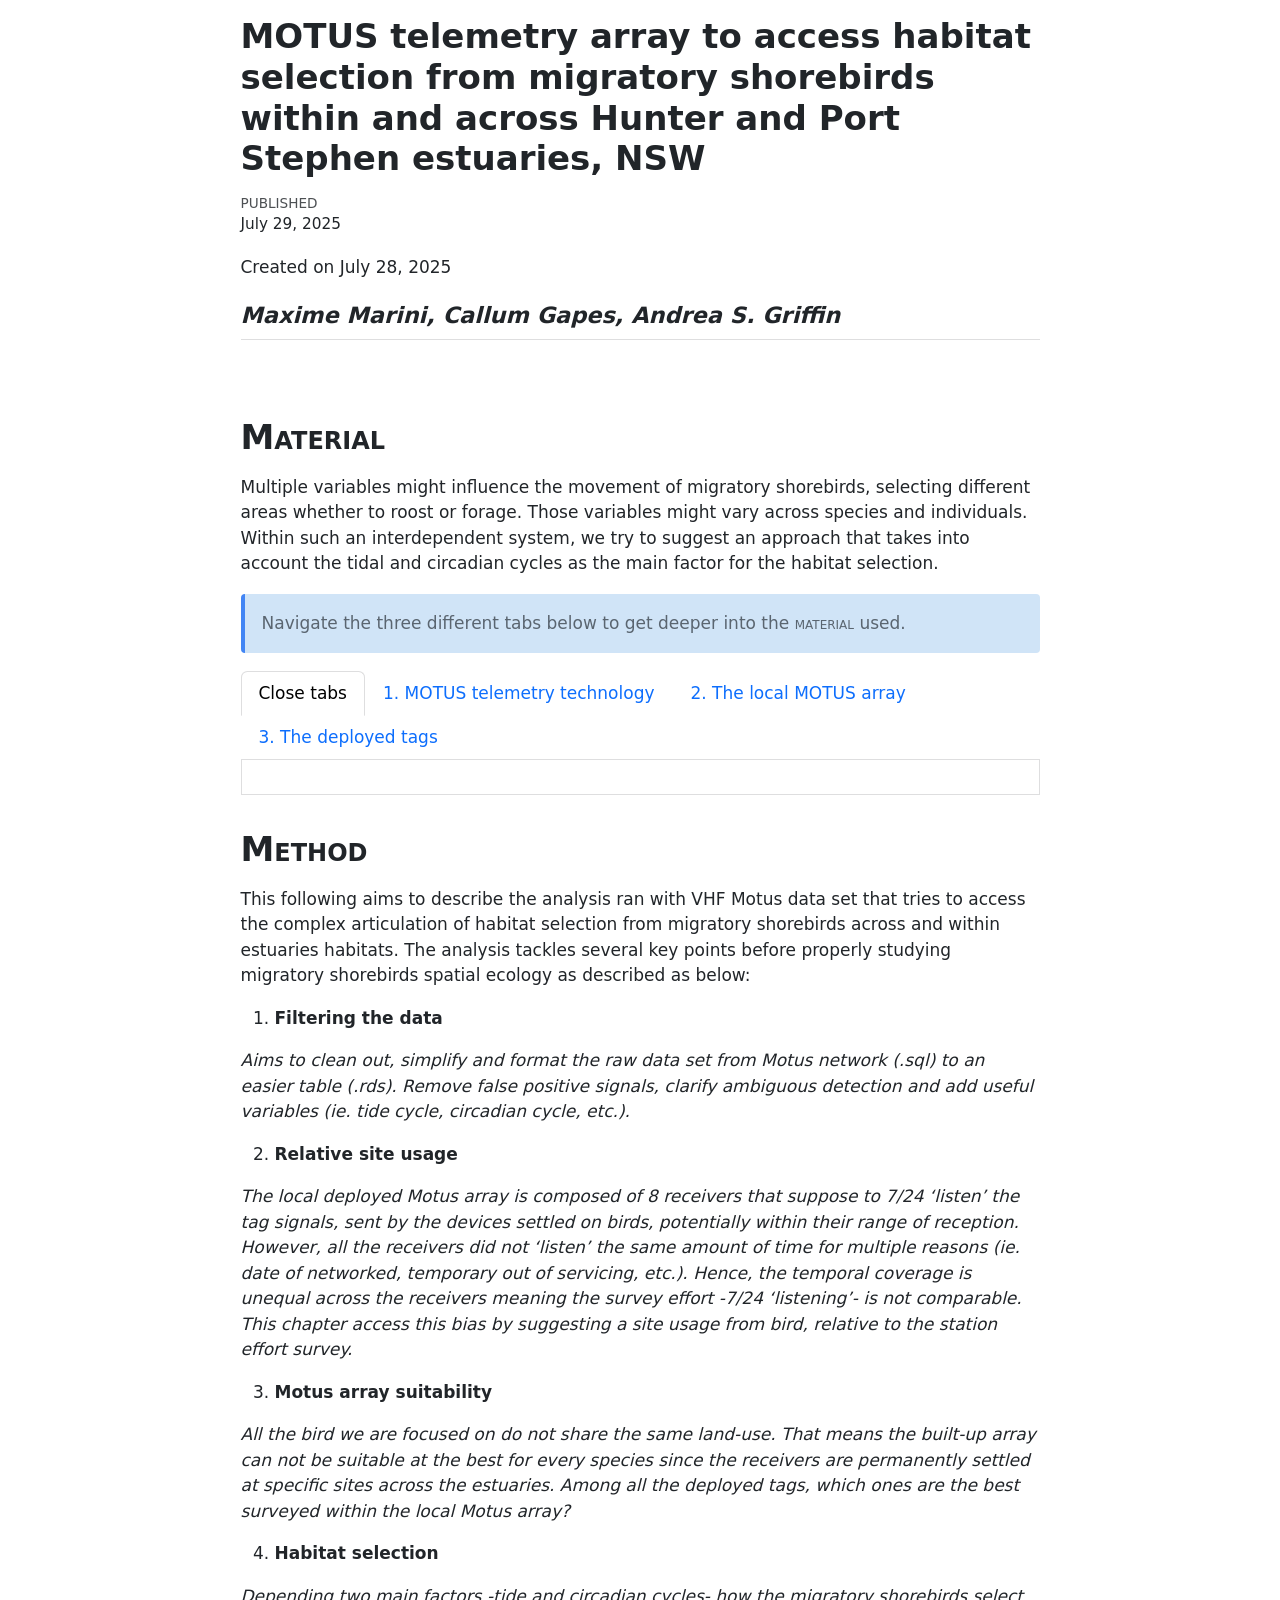
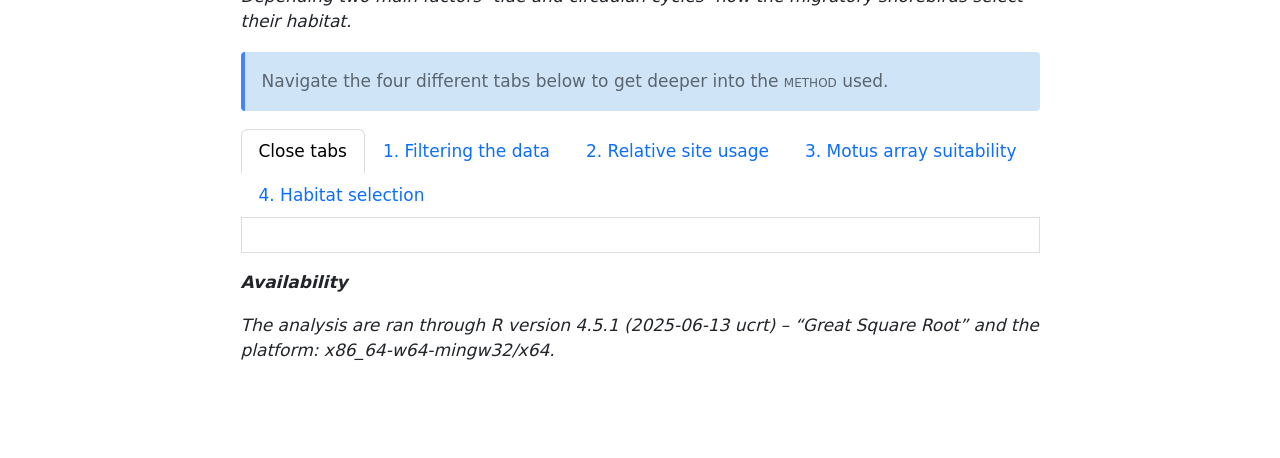
==== commit b9b82ff2: "weird?" ====
--- a/22_qmd/motus_and_shorebirds.html
+++ b/22_qmd/motus_and_shorebirds.html
@@ -2,11 +2,11 @@
 <html xmlns="http://www.w3.org/1999/xhtml" lang="en" xml:lang="en"><head>
 
 <meta charset="utf-8">
-<meta name="generator" content="quarto-1.6.42">
+<meta name="generator" content="quarto-1.7.32">
 
 <meta name="viewport" content="width=device-width, initial-scale=1.0, user-scalable=yes">
 
-<meta name="dcterms.date" content="2025-07-28">
+<meta name="dcterms.date" content="2025-07-29">
 
 <title>MOTUS telemetry array to access habitat selection from migratory shorebirds within and across Hunter and Port Stephen estuaries, NSW</title>
 <style>
@@ -22,8 +22,9 @@
   vertical-align: middle;
 }
 /* CSS for syntax highlighting */
+html { -webkit-text-size-adjust: 100%; }
 pre > code.sourceCode { white-space: pre; position: relative; }
-pre > code.sourceCode > span { line-height: 1.25; }
+pre > code.sourceCode > span { display: inline-block; line-height: 1.25; }
 pre > code.sourceCode > span:empty { height: 1.2em; }
 .sourceCode { overflow: visible; }
 code.sourceCode > span { color: inherit; text-decoration: inherit; }
@@ -34,7 +35,7 @@
 }
 @media print {
 pre > code.sourceCode { white-space: pre-wrap; }
-pre > code.sourceCode > span { display: inline-block; text-indent: -5em; padding-left: 5em; }
+pre > code.sourceCode > span { text-indent: -5em; padding-left: 5em; }
 }
 pre.numberSource code
   { counter-reset: source-line 0; }
@@ -59,21 +60,22 @@
 
 
 <script src="motus_and_shorebirds_files/libs/clipboard/clipboard.min.js"></script>
-<script src="motus_and_shorebirds_files/libs/quarto-html/quarto.js"></script>
+<script src="motus_and_shorebirds_files/libs/quarto-html/quarto.js" type="module"></script>
+<script src="motus_and_shorebirds_files/libs/quarto-html/tabsets/tabsets.js" type="module"></script>
 <script src="motus_and_shorebirds_files/libs/quarto-html/popper.min.js"></script>
 <script src="motus_and_shorebirds_files/libs/quarto-html/tippy.umd.min.js"></script>
 <script src="motus_and_shorebirds_files/libs/quarto-html/anchor.min.js"></script>
 <link href="motus_and_shorebirds_files/libs/quarto-html/tippy.css" rel="stylesheet">
-<link href="motus_and_shorebirds_files/libs/quarto-html/quarto-syntax-highlighting-2f5df379a58b258e96c21c0638c20c03.css" rel="stylesheet" id="quarto-text-highlighting-styles">
+<link href="motus_and_shorebirds_files/libs/quarto-html/quarto-syntax-highlighting-37eea08aefeeee20ff55810ff984fec1.css" rel="stylesheet" id="quarto-text-highlighting-styles">
 <script src="motus_and_shorebirds_files/libs/bootstrap/bootstrap.min.js"></script>
 <link href="motus_and_shorebirds_files/libs/bootstrap/bootstrap-icons.css" rel="stylesheet">
-<link href="motus_and_shorebirds_files/libs/bootstrap/bootstrap-1bc8a17f135ab3d594c857e9f48e611b.min.css" rel="stylesheet" append-hash="true" id="quarto-bootstrap" data-mode="light">
+<link href="motus_and_shorebirds_files/libs/bootstrap/bootstrap-bb462d781dde1847d9e3ccf7736099dd.min.css" rel="stylesheet" append-hash="true" id="quarto-bootstrap" data-mode="light">
 
 
 <link rel="stylesheet" href="styles.css">
 </head>
 
-<body class="fullcontent">
+<body class="fullcontent quarto-light">
 
 <div id="quarto-content" class="page-columns page-rows-contents page-layout-article">
 
@@ -92,7 +94,7 @@
     <div>
     <div class="quarto-title-meta-heading">Published</div>
     <div class="quarto-title-meta-contents">
-      <p class="date">July 28, 2025</p>
+      <p class="date">July 29, 2025</p>
     </div>
   </div>
   
@@ -370,6 +372,7 @@
 </section>
 <section id="summarise-the-data" class="level3">
 <h3 class="anchored" data-anchor-id="summarise-the-data">Summarise the data</h3>
+<p>For the aim of the analysis and generate readable figures, let’s simplify the table to keep useful information only.</p>
 <div class="cell">
 <div class="sourceCode cell-code" id="cb11"><pre class="sourceCode r code-with-copy"><code class="sourceCode r"><span id="cb11-1"><a href="#cb11-1" aria-hidden="true" tabindex="-1"></a><span class="co"># Data summary (To be edited still...)</span></span>
 <span id="cb11-2"><a href="#cb11-2" aria-hidden="true" tabindex="-1"></a>tagSummary1 <span class="ot">&lt;-</span> data_all <span class="sc">%&gt;%</span></span>
@@ -509,236 +512,242 @@
 </main>
 <!-- /main column -->
 <script id="quarto-html-after-body" type="application/javascript">
-window.document.addEventListener("DOMContentLoaded", function (event) {
-  const toggleBodyColorMode = (bsSheetEl) => {
-    const mode = bsSheetEl.getAttribute("data-mode");
-    const bodyEl = window.document.querySelector("body");
-    if (mode === "dark") {
-      bodyEl.classList.add("quarto-dark");
-      bodyEl.classList.remove("quarto-light");
-    } else {
-      bodyEl.classList.add("quarto-light");
-      bodyEl.classList.remove("quarto-dark");
+  window.document.addEventListener("DOMContentLoaded", function (event) {
+    const icon = "";
+    const anchorJS = new window.AnchorJS();
+    anchorJS.options = {
+      placement: 'right',
+      icon: icon
+    };
+    anchorJS.add('.anchored');
+    const isCodeAnnotation = (el) => {
+      for (const clz of el.classList) {
+        if (clz.startsWith('code-annotation-')) {                     
+          return true;
+        }
+      }
+      return false;
     }
-  }
-  const toggleBodyColorPrimary = () => {
-    const bsSheetEl = window.document.querySelector("link#quarto-bootstrap");
-    if (bsSheetEl) {
-      toggleBodyColorMode(bsSheetEl);
+    const onCopySuccess = function(e) {
+      // button target
+      const button = e.trigger;
+      // don't keep focus
+      button.blur();
+      // flash "checked"
+      button.classList.add('code-copy-button-checked');
+      var currentTitle = button.getAttribute("title");
+      button.setAttribute("title", "Copied!");
+      let tooltip;
+      if (window.bootstrap) {
+        button.setAttribute("data-bs-toggle", "tooltip");
+        button.setAttribute("data-bs-placement", "left");
+        button.setAttribute("data-bs-title", "Copied!");
+        tooltip = new bootstrap.Tooltip(button, 
+          { trigger: "manual", 
+            customClass: "code-copy-button-tooltip",
+            offset: [0, -8]});
+        tooltip.show();    
+      }
+      setTimeout(function() {
+        if (tooltip) {
+          tooltip.hide();
+          button.removeAttribute("data-bs-title");
+          button.removeAttribute("data-bs-toggle");
+          button.removeAttribute("data-bs-placement");
+        }
+        button.setAttribute("title", currentTitle);
+        button.classList.remove('code-copy-button-checked');
+      }, 1000);
+      // clear code selection
+      e.clearSelection();
     }
-  }
-  toggleBodyColorPrimary();  
-  const icon = "";
-  const anchorJS = new window.AnchorJS();
-  anchorJS.options = {
-    placement: 'right',
-    icon: icon
-  };
-  anchorJS.add('.anchored');
-  const isCodeAnnotation = (el) => {
-    for (const clz of el.classList) {
-      if (clz.startsWith('code-annotation-')) {                     
-        return true;
-      }
+    const getTextToCopy = function(trigger) {
+        const codeEl = trigger.previousElementSibling.cloneNode(true);
+        for (const childEl of codeEl.children) {
+          if (isCodeAnnotation(childEl)) {
+            childEl.remove();
+          }
+        }
+        return codeEl.innerText;
     }
-    return false;
-  }
-  const onCopySuccess = function(e) {
-    // button target
-    const button = e.trigger;
-    // don't keep focus
-    button.blur();
-    // flash "checked"
-    button.classList.add('code-copy-button-checked');
-    var currentTitle = button.getAttribute("title");
-    button.setAttribute("title", "Copied!");
-    let tooltip;
-    if (window.bootstrap) {
-      button.setAttribute("data-bs-toggle", "tooltip");
-      button.setAttribute("data-bs-placement", "left");
-      button.setAttribute("data-bs-title", "Copied!");
-      tooltip = new bootstrap.Tooltip(button, 
-        { trigger: "manual", 
-          customClass: "code-copy-button-tooltip",
-          offset: [0, -8]});
-      tooltip.show();    
+    const clipboard = new window.ClipboardJS('.code-copy-button:not([data-in-quarto-modal])', {
+      text: getTextToCopy
+    });
+    clipboard.on('success', onCopySuccess);
+    if (window.document.getElementById('quarto-embedded-source-code-modal')) {
+      const clipboardModal = new window.ClipboardJS('.code-copy-button[data-in-quarto-modal]', {
+        text: getTextToCopy,
+        container: window.document.getElementById('quarto-embedded-source-code-modal')
+      });
+      clipboardModal.on('success', onCopySuccess);
     }
-    setTimeout(function() {
-      if (tooltip) {
-        tooltip.hide();
-        button.removeAttribute("data-bs-title");
-        button.removeAttribute("data-bs-toggle");
-        button.removeAttribute("data-bs-placement");
-      }
-      button.setAttribute("title", currentTitle);
-      button.classList.remove('code-copy-button-checked');
-    }, 1000);
-    // clear code selection
-    e.clearSelection();
-  }
-  const getTextToCopy = function(trigger) {
-      const codeEl = trigger.previousElementSibling.cloneNode(true);
-      for (const childEl of codeEl.children) {
-        if (isCodeAnnotation(childEl)) {
-          childEl.remove();
-        }
-      }
-      return codeEl.innerText;
-  }
-  const clipboard = new window.ClipboardJS('.code-copy-button:not([data-in-quarto-modal])', {
-    text: getTextToCopy
-  });
-  clipboard.on('success', onCopySuccess);
-  if (window.document.getElementById('quarto-embedded-source-code-modal')) {
-    const clipboardModal = new window.ClipboardJS('.code-copy-button[data-in-quarto-modal]', {
-      text: getTextToCopy,
-      container: window.document.getElementById('quarto-embedded-source-code-modal')
-    });
-    clipboardModal.on('success', onCopySuccess);
-  }
-    var localhostRegex = new RegExp(/^(?:http|https):\/\/localhost\:?[0-9]*\//);
-    var mailtoRegex = new RegExp(/^mailto:/);
-      var filterRegex = new RegExp('/' + window.location.host + '/');
-    var isInternal = (href) => {
-        return filterRegex.test(href) || localhostRegex.test(href) || mailtoRegex.test(href);
+      var localhostRegex = new RegExp(/^(?:http|https):\/\/localhost\:?[0-9]*\//);
+      var mailtoRegex = new RegExp(/^mailto:/);
+        var filterRegex = new RegExp('/' + window.location.host + '/');
+      var isInternal = (href) => {
+          return filterRegex.test(href) || localhostRegex.test(href) || mailtoRegex.test(href);
+      }
+      // Inspect non-navigation links and adorn them if external
+     var links = window.document.querySelectorAll('a[href]:not(.nav-link):not(.navbar-brand):not(.toc-action):not(.sidebar-link):not(.sidebar-item-toggle):not(.pagination-link):not(.no-external):not([aria-hidden]):not(.dropdown-item):not(.quarto-navigation-tool):not(.about-link)');
+      for (var i=0; i<links.length; i++) {
+        const link = links[i];
+        if (!isInternal(link.href)) {
+          // undo the damage that might have been done by quarto-nav.js in the case of
+          // links that we want to consider external
+          if (link.dataset.originalHref !== undefined) {
+            link.href = link.dataset.originalHref;
+          }
+        }
+      }
+    function tippyHover(el, contentFn, onTriggerFn, onUntriggerFn) {
+      const config = {
+        allowHTML: true,
+        maxWidth: 500,
+        delay: 100,
+        arrow: false,
+        appendTo: function(el) {
+            return el.parentElement;
+        },
+        interactive: true,
+        interactiveBorder: 10,
+        theme: 'quarto',
+        placement: 'bottom-start',
+      };
+      if (contentFn) {
+        config.content = contentFn;
+      }
+      if (onTriggerFn) {
+        config.onTrigger = onTriggerFn;
+      }
+      if (onUntriggerFn) {
+        config.onUntrigger = onUntriggerFn;
+      }
+      window.tippy(el, config); 
     }
-    // Inspect non-navigation links and adorn them if external
- 	var links = window.document.querySelectorAll('a[href]:not(.nav-link):not(.navbar-brand):not(.toc-action):not(.sidebar-link):not(.sidebar-item-toggle):not(.pagination-link):not(.no-external):not([aria-hidden]):not(.dropdown-item):not(.quarto-navigation-tool):not(.about-link)');
-    for (var i=0; i<links.length; i++) {
-      const link = links[i];
-      if (!isInternal(link.href)) {
-        // undo the damage that might have been done by quarto-nav.js in the case of
-        // links that we want to consider external
-        if (link.dataset.originalHref !== undefined) {
-          link.href = link.dataset.originalHref;
-        }
-      }
+    const noterefs = window.document.querySelectorAll('a[role="doc-noteref"]');
+    for (var i=0; i<noterefs.length; i++) {
+      const ref = noterefs[i];
+      tippyHover(ref, function() {
+        // use id or data attribute instead here
+        let href = ref.getAttribute('data-footnote-href') || ref.getAttribute('href');
+        try { href = new URL(href).hash; } catch {}
+        const id = href.replace(/^#\/?/, "");
+        const note = window.document.getElementById(id);
+        if (note) {
+          return note.innerHTML;
+        } else {
+          return "";
+        }
+      });
     }
-  function tippyHover(el, contentFn, onTriggerFn, onUntriggerFn) {
-    const config = {
-      allowHTML: true,
-      maxWidth: 500,
-      delay: 100,
-      arrow: false,
-      appendTo: function(el) {
-          return el.parentElement;
-      },
-      interactive: true,
-      interactiveBorder: 10,
-      theme: 'quarto',
-      placement: 'bottom-start',
-    };
-    if (contentFn) {
-      config.content = contentFn;
-    }
-    if (onTriggerFn) {
-      config.onTrigger = onTriggerFn;
-    }
-    if (onUntriggerFn) {
-      config.onUntrigger = onUntriggerFn;
-    }
-    window.tippy(el, config); 
-  }
-  const noterefs = window.document.querySelectorAll('a[role="doc-noteref"]');
-  for (var i=0; i<noterefs.length; i++) {
-    const ref = noterefs[i];
-    tippyHover(ref, function() {
-      // use id or data attribute instead here
-      let href = ref.getAttribute('data-footnote-href') || ref.getAttribute('href');
-      try { href = new URL(href).hash; } catch {}
-      const id = href.replace(/^#\/?/, "");
-      const note = window.document.getElementById(id);
-      if (note) {
-        return note.innerHTML;
+    const xrefs = window.document.querySelectorAll('a.quarto-xref');
+    const processXRef = (id, note) => {
+      // Strip column container classes
+      const stripColumnClz = (el) => {
+        el.classList.remove("page-full", "page-columns");
+        if (el.children) {
+          for (const child of el.children) {
+            stripColumnClz(child);
+          }
+        }
+      }
+      stripColumnClz(note)
+      if (id === null || id.startsWith('sec-')) {
+        // Special case sections, only their first couple elements
+        const container = document.createElement("div");
+        if (note.children && note.children.length > 2) {
+          container.appendChild(note.children[0].cloneNode(true));
+          for (let i = 1; i < note.children.length; i++) {
+            const child = note.children[i];
+            if (child.tagName === "P" && child.innerText === "") {
+              continue;
+            } else {
+              container.appendChild(child.cloneNode(true));
+              break;
+            }
+          }
+          if (window.Quarto?.typesetMath) {
+            window.Quarto.typesetMath(container);
+          }
+          return container.innerHTML
+        } else {
+          if (window.Quarto?.typesetMath) {
+            window.Quarto.typesetMath(note);
+          }
+          return note.innerHTML;
+        }
       } else {
-        return "";
-      }
-    });
-  }
-  const xrefs = window.document.querySelectorAll('a.quarto-xref');
-  const processXRef = (id, note) => {
-    // Strip column container classes
-    const stripColumnClz = (el) => {
-      el.classList.remove("page-full", "page-columns");
-      if (el.children) {
-        for (const child of el.children) {
-          stripColumnClz(child);
-        }
-      }
-    }
-    stripColumnClz(note)
-    if (id === null || id.startsWith('sec-')) {
-      // Special case sections, only their first couple elements
-      const container = document.createElement("div");
-      if (note.children && note.children.length > 2) {
-        container.appendChild(note.children[0].cloneNode(true));
-        for (let i = 1; i < note.children.length; i++) {
-          const child = note.children[i];
-          if (child.tagName === "P" && child.innerText === "") {
-            continue;
-          } else {
-            container.appendChild(child.cloneNode(true));
-            break;
-          }
-        }
-        if (window.Quarto?.typesetMath) {
-          window.Quarto.typesetMath(container);
-        }
-        return container.innerHTML
-      } else {
+        // Remove any anchor links if they are present
+        const anchorLink = note.querySelector('a.anchorjs-link');
+        if (anchorLink) {
+          anchorLink.remove();
+        }
         if (window.Quarto?.typesetMath) {
           window.Quarto.typesetMath(note);
         }
-        return note.innerHTML;
-      }
-    } else {
-      // Remove any anchor links if they are present
-      const anchorLink = note.querySelector('a.anchorjs-link');
-      if (anchorLink) {
-        anchorLink.remove();
-      }
-      if (window.Quarto?.typesetMath) {
-        window.Quarto.typesetMath(note);
-      }
-      if (note.classList.contains("callout")) {
-        return note.outerHTML;
-      } else {
-        return note.innerHTML;
+        if (note.classList.contains("callout")) {
+          return note.outerHTML;
+        } else {
+          return note.innerHTML;
+        }
       }
     }
-  }
-  for (var i=0; i<xrefs.length; i++) {
-    const xref = xrefs[i];
-    tippyHover(xref, undefined, function(instance) {
-      instance.disable();
-      let url = xref.getAttribute('href');
-      let hash = undefined; 
-      if (url.startsWith('#')) {
-        hash = url;
-      } else {
-        try { hash = new URL(url).hash; } catch {}
-      }
-      if (hash) {
-        const id = hash.replace(/^#\/?/, "");
-        const note = window.document.getElementById(id);
-        if (note !== null) {
-          try {
-            const html = processXRef(id, note.cloneNode(true));
-            instance.setContent(html);
-          } finally {
-            instance.enable();
-            instance.show();
+    for (var i=0; i<xrefs.length; i++) {
+      const xref = xrefs[i];
+      tippyHover(xref, undefined, function(instance) {
+        instance.disable();
+        let url = xref.getAttribute('href');
+        let hash = undefined; 
+        if (url.startsWith('#')) {
+          hash = url;
+        } else {
+          try { hash = new URL(url).hash; } catch {}
+        }
+        if (hash) {
+          const id = hash.replace(/^#\/?/, "");
+          const note = window.document.getElementById(id);
+          if (note !== null) {
+            try {
+              const html = processXRef(id, note.cloneNode(true));
+              instance.setContent(html);
+            } finally {
+              instance.enable();
+              instance.show();
+            }
+          } else {
+            // See if we can fetch this
+            fetch(url.split('#')[0])
+            .then(res => res.text())
+            .then(html => {
+              const parser = new DOMParser();
+              const htmlDoc = parser.parseFromString(html, "text/html");
+              const note = htmlDoc.getElementById(id);
+              if (note !== null) {
+                const html = processXRef(id, note);
+                instance.setContent(html);
+              } 
+            }).finally(() => {
+              instance.enable();
+              instance.show();
+            });
           }
         } else {
-          // See if we can fetch this
-          fetch(url.split('#')[0])
+          // See if we can fetch a full url (with no hash to target)
+          // This is a special case and we should probably do some content thinning / targeting
+          fetch(url)
           .then(res => res.text())
           .then(html => {
             const parser = new DOMParser();
             const htmlDoc = parser.parseFromString(html, "text/html");
-            const note = htmlDoc.getElementById(id);
+            const note = htmlDoc.querySelector('main.content');
             if (note !== null) {
-              const html = processXRef(id, note);
+              // This should only happen for chapter cross references
+              // (since there is no id in the URL)
+              // remove the first header
+              if (note.children.length > 0 && note.children[0].tagName === "HEADER") {
+                note.children[0].remove();
+              }
+              const html = processXRef(null, note);
               instance.setContent(html);
             } 
           }).finally(() => {
@@ -746,185 +755,161 @@
             instance.show();
           });
         }
-      } else {
-        // See if we can fetch a full url (with no hash to target)
-        // This is a special case and we should probably do some content thinning / targeting
-        fetch(url)
-        .then(res => res.text())
-        .then(html => {
-          const parser = new DOMParser();
-          const htmlDoc = parser.parseFromString(html, "text/html");
-          const note = htmlDoc.querySelector('main.content');
-          if (note !== null) {
-            // This should only happen for chapter cross references
-            // (since there is no id in the URL)
-            // remove the first header
-            if (note.children.length > 0 && note.children[0].tagName === "HEADER") {
-              note.children[0].remove();
-            }
-            const html = processXRef(null, note);
-            instance.setContent(html);
-          } 
-        }).finally(() => {
-          instance.enable();
-          instance.show();
-        });
-      }
-    }, function(instance) {
-    });
-  }
-      let selectedAnnoteEl;
-      const selectorForAnnotation = ( cell, annotation) => {
-        let cellAttr = 'data-code-cell="' + cell + '"';
-        let lineAttr = 'data-code-annotation="' +  annotation + '"';
-        const selector = 'span[' + cellAttr + '][' + lineAttr + ']';
-        return selector;
-      }
-      const selectCodeLines = (annoteEl) => {
-        const doc = window.document;
-        const targetCell = annoteEl.getAttribute("data-target-cell");
-        const targetAnnotation = annoteEl.getAttribute("data-target-annotation");
-        const annoteSpan = window.document.querySelector(selectorForAnnotation(targetCell, targetAnnotation));
-        const lines = annoteSpan.getAttribute("data-code-lines").split(",");
-        const lineIds = lines.map((line) => {
-          return targetCell + "-" + line;
-        })
-        let top = null;
-        let height = null;
-        let parent = null;
-        if (lineIds.length > 0) {
-            //compute the position of the single el (top and bottom and make a div)
-            const el = window.document.getElementById(lineIds[0]);
-            top = el.offsetTop;
-            height = el.offsetHeight;
-            parent = el.parentElement.parentElement;
-          if (lineIds.length > 1) {
-            const lastEl = window.document.getElementById(lineIds[lineIds.length - 1]);
-            const bottom = lastEl.offsetTop + lastEl.offsetHeight;
-            height = bottom - top;
-          }
-          if (top !== null && height !== null && parent !== null) {
-            // cook up a div (if necessary) and position it 
-            let div = window.document.getElementById("code-annotation-line-highlight");
-            if (div === null) {
-              div = window.document.createElement("div");
-              div.setAttribute("id", "code-annotation-line-highlight");
-              div.style.position = 'absolute';
-              parent.appendChild(div);
-            }
-            div.style.top = top - 2 + "px";
-            div.style.height = height + 4 + "px";
-            div.style.left = 0;
-            let gutterDiv = window.document.getElementById("code-annotation-line-highlight-gutter");
-            if (gutterDiv === null) {
-              gutterDiv = window.document.createElement("div");
-              gutterDiv.setAttribute("id", "code-annotation-line-highlight-gutter");
-              gutterDiv.style.position = 'absolute';
-              const codeCell = window.document.getElementById(targetCell);
-              const gutter = codeCell.querySelector('.code-annotation-gutter');
-              gutter.appendChild(gutterDiv);
-            }
-            gutterDiv.style.top = top - 2 + "px";
-            gutterDiv.style.height = height + 4 + "px";
-          }
-          selectedAnnoteEl = annoteEl;
-        }
-      };
-      const unselectCodeLines = () => {
-        const elementsIds = ["code-annotation-line-highlight", "code-annotation-line-highlight-gutter"];
-        elementsIds.forEach((elId) => {
-          const div = window.document.getElementById(elId);
-          if (div) {
-            div.remove();
-          }
-        });
-        selectedAnnoteEl = undefined;
-      };
-        // Handle positioning of the toggle
-    window.addEventListener(
-      "resize",
-      throttle(() => {
-        elRect = undefined;
-        if (selectedAnnoteEl) {
-          selectCodeLines(selectedAnnoteEl);
-        }
-      }, 10)
-    );
-    function throttle(fn, ms) {
-    let throttle = false;
-    let timer;
-      return (...args) => {
-        if(!throttle) { // first call gets through
-            fn.apply(this, args);
-            throttle = true;
-        } else { // all the others get throttled
-            if(timer) clearTimeout(timer); // cancel #2
-            timer = setTimeout(() => {
-              fn.apply(this, args);
-              timer = throttle = false;
-            }, ms);
-        }
-      };
-    }
-      // Attach click handler to the DT
-      const annoteDls = window.document.querySelectorAll('dt[data-target-cell]');
-      for (const annoteDlNode of annoteDls) {
-        annoteDlNode.addEventListener('click', (event) => {
-          const clickedEl = event.target;
-          if (clickedEl !== selectedAnnoteEl) {
-            unselectCodeLines();
-            const activeEl = window.document.querySelector('dt[data-target-cell].code-annotation-active');
-            if (activeEl) {
-              activeEl.classList.remove('code-annotation-active');
-            }
-            selectCodeLines(clickedEl);
-            clickedEl.classList.add('code-annotation-active');
-          } else {
-            // Unselect the line
-            unselectCodeLines();
-            clickedEl.classList.remove('code-annotation-active');
-          }
-        });
-      }
-  const findCites = (el) => {
-    const parentEl = el.parentElement;
-    if (parentEl) {
-      const cites = parentEl.dataset.cites;
-      if (cites) {
-        return {
-          el,
-          cites: cites.split(' ')
-        };
-      } else {
-        return findCites(el.parentElement)
-      }
-    } else {
-      return undefined;
-    }
-  };
-  var bibliorefs = window.document.querySelectorAll('a[role="doc-biblioref"]');
-  for (var i=0; i<bibliorefs.length; i++) {
-    const ref = bibliorefs[i];
-    const citeInfo = findCites(ref);
-    if (citeInfo) {
-      tippyHover(citeInfo.el, function() {
-        var popup = window.document.createElement('div');
-        citeInfo.cites.forEach(function(cite) {
-          var citeDiv = window.document.createElement('div');
-          citeDiv.classList.add('hanging-indent');
-          citeDiv.classList.add('csl-entry');
-          var biblioDiv = window.document.getElementById('ref-' + cite);
-          if (biblioDiv) {
-            citeDiv.innerHTML = biblioDiv.innerHTML;
-          }
-          popup.appendChild(citeDiv);
-        });
-        return popup.innerHTML;
+      }, function(instance) {
       });
     }
-  }
-});
-</script>
+        let selectedAnnoteEl;
+        const selectorForAnnotation = ( cell, annotation) => {
+          let cellAttr = 'data-code-cell="' + cell + '"';
+          let lineAttr = 'data-code-annotation="' +  annotation + '"';
+          const selector = 'span[' + cellAttr + '][' + lineAttr + ']';
+          return selector;
+        }
+        const selectCodeLines = (annoteEl) => {
+          const doc = window.document;
+          const targetCell = annoteEl.getAttribute("data-target-cell");
+          const targetAnnotation = annoteEl.getAttribute("data-target-annotation");
+          const annoteSpan = window.document.querySelector(selectorForAnnotation(targetCell, targetAnnotation));
+          const lines = annoteSpan.getAttribute("data-code-lines").split(",");
+          const lineIds = lines.map((line) => {
+            return targetCell + "-" + line;
+          })
+          let top = null;
+          let height = null;
+          let parent = null;
+          if (lineIds.length > 0) {
+              //compute the position of the single el (top and bottom and make a div)
+              const el = window.document.getElementById(lineIds[0]);
+              top = el.offsetTop;
+              height = el.offsetHeight;
+              parent = el.parentElement.parentElement;
+            if (lineIds.length > 1) {
+              const lastEl = window.document.getElementById(lineIds[lineIds.length - 1]);
+              const bottom = lastEl.offsetTop + lastEl.offsetHeight;
+              height = bottom - top;
+            }
+            if (top !== null && height !== null && parent !== null) {
+              // cook up a div (if necessary) and position it 
+              let div = window.document.getElementById("code-annotation-line-highlight");
+              if (div === null) {
+                div = window.document.createElement("div");
+                div.setAttribute("id", "code-annotation-line-highlight");
+                div.style.position = 'absolute';
+                parent.appendChild(div);
+              }
+              div.style.top = top - 2 + "px";
+              div.style.height = height + 4 + "px";
+              div.style.left = 0;
+              let gutterDiv = window.document.getElementById("code-annotation-line-highlight-gutter");
+              if (gutterDiv === null) {
+                gutterDiv = window.document.createElement("div");
+                gutterDiv.setAttribute("id", "code-annotation-line-highlight-gutter");
+                gutterDiv.style.position = 'absolute';
+                const codeCell = window.document.getElementById(targetCell);
+                const gutter = codeCell.querySelector('.code-annotation-gutter');
+                gutter.appendChild(gutterDiv);
+              }
+              gutterDiv.style.top = top - 2 + "px";
+              gutterDiv.style.height = height + 4 + "px";
+            }
+            selectedAnnoteEl = annoteEl;
+          }
+        };
+        const unselectCodeLines = () => {
+          const elementsIds = ["code-annotation-line-highlight", "code-annotation-line-highlight-gutter"];
+          elementsIds.forEach((elId) => {
+            const div = window.document.getElementById(elId);
+            if (div) {
+              div.remove();
+            }
+          });
+          selectedAnnoteEl = undefined;
+        };
+          // Handle positioning of the toggle
+      window.addEventListener(
+        "resize",
+        throttle(() => {
+          elRect = undefined;
+          if (selectedAnnoteEl) {
+            selectCodeLines(selectedAnnoteEl);
+          }
+        }, 10)
+      );
+      function throttle(fn, ms) {
+      let throttle = false;
+      let timer;
+        return (...args) => {
+          if(!throttle) { // first call gets through
+              fn.apply(this, args);
+              throttle = true;
+          } else { // all the others get throttled
+              if(timer) clearTimeout(timer); // cancel #2
+              timer = setTimeout(() => {
+                fn.apply(this, args);
+                timer = throttle = false;
+              }, ms);
+          }
+        };
+      }
+        // Attach click handler to the DT
+        const annoteDls = window.document.querySelectorAll('dt[data-target-cell]');
+        for (const annoteDlNode of annoteDls) {
+          annoteDlNode.addEventListener('click', (event) => {
+            const clickedEl = event.target;
+            if (clickedEl !== selectedAnnoteEl) {
+              unselectCodeLines();
+              const activeEl = window.document.querySelector('dt[data-target-cell].code-annotation-active');
+              if (activeEl) {
+                activeEl.classList.remove('code-annotation-active');
+              }
+              selectCodeLines(clickedEl);
+              clickedEl.classList.add('code-annotation-active');
+            } else {
+              // Unselect the line
+              unselectCodeLines();
+              clickedEl.classList.remove('code-annotation-active');
+            }
+          });
+        }
+    const findCites = (el) => {
+      const parentEl = el.parentElement;
+      if (parentEl) {
+        const cites = parentEl.dataset.cites;
+        if (cites) {
+          return {
+            el,
+            cites: cites.split(' ')
+          };
+        } else {
+          return findCites(el.parentElement)
+        }
+      } else {
+        return undefined;
+      }
+    };
+    var bibliorefs = window.document.querySelectorAll('a[role="doc-biblioref"]');
+    for (var i=0; i<bibliorefs.length; i++) {
+      const ref = bibliorefs[i];
+      const citeInfo = findCites(ref);
+      if (citeInfo) {
+        tippyHover(citeInfo.el, function() {
+          var popup = window.document.createElement('div');
+          citeInfo.cites.forEach(function(cite) {
+            var citeDiv = window.document.createElement('div');
+            citeDiv.classList.add('hanging-indent');
+            citeDiv.classList.add('csl-entry');
+            var biblioDiv = window.document.getElementById('ref-' + cite);
+            if (biblioDiv) {
+              citeDiv.innerHTML = biblioDiv.innerHTML;
+            }
+            popup.appendChild(citeDiv);
+          });
+          return popup.innerHTML;
+        });
+      }
+    }
+  });
+  </script>
 </div> <!-- /content -->
 
 
--- a/22_qmd/motus_and_shorebirds_files/libs/quarto-html/quarto-syntax-highlighting-37eea08aefeeee20ff55810ff984fec1.css
+++ b/22_qmd/motus_and_shorebirds_files/libs/quarto-html/quarto-syntax-highlighting-37eea08aefeeee20ff55810ff984fec1.css
@@ -0,0 +1,236 @@
+/* quarto syntax highlight colors */
+:root {
+  --quarto-hl-ot-color: #003B4F;
+  --quarto-hl-at-color: #657422;
+  --quarto-hl-ss-color: #20794D;
+  --quarto-hl-an-color: #5E5E5E;
+  --quarto-hl-fu-color: #4758AB;
+  --quarto-hl-st-color: #20794D;
+  --quarto-hl-cf-color: #003B4F;
+  --quarto-hl-op-color: #5E5E5E;
+  --quarto-hl-er-color: #AD0000;
+  --quarto-hl-bn-color: #AD0000;
+  --quarto-hl-al-color: #AD0000;
+  --quarto-hl-va-color: #111111;
+  --quarto-hl-bu-color: inherit;
+  --quarto-hl-ex-color: inherit;
+  --quarto-hl-pp-color: #AD0000;
+  --quarto-hl-in-color: #5E5E5E;
+  --quarto-hl-vs-color: #20794D;
+  --quarto-hl-wa-color: #5E5E5E;
+  --quarto-hl-do-color: #5E5E5E;
+  --quarto-hl-im-color: #00769E;
+  --quarto-hl-ch-color: #20794D;
+  --quarto-hl-dt-color: #AD0000;
+  --quarto-hl-fl-color: #AD0000;
+  --quarto-hl-co-color: #5E5E5E;
+  --quarto-hl-cv-color: #5E5E5E;
+  --quarto-hl-cn-color: #8f5902;
+  --quarto-hl-sc-color: #5E5E5E;
+  --quarto-hl-dv-color: #AD0000;
+  --quarto-hl-kw-color: #003B4F;
+}
+
+/* other quarto variables */
+:root {
+  --quarto-font-monospace: SFMono-Regular, Menlo, Monaco, Consolas, "Liberation Mono", "Courier New", monospace;
+}
+
+/* syntax highlight based on Pandoc's rules */
+pre > code.sourceCode > span {
+  color: #003B4F;
+}
+
+code.sourceCode > span {
+  color: #003B4F;
+}
+
+div.sourceCode,
+div.sourceCode pre.sourceCode {
+  color: #003B4F;
+}
+
+/* Normal */
+code span {
+  color: #003B4F;
+}
+
+/* Alert */
+code span.al {
+  color: #AD0000;
+  font-style: inherit;
+}
+
+/* Annotation */
+code span.an {
+  color: #5E5E5E;
+  font-style: inherit;
+}
+
+/* Attribute */
+code span.at {
+  color: #657422;
+  font-style: inherit;
+}
+
+/* BaseN */
+code span.bn {
+  color: #AD0000;
+  font-style: inherit;
+}
+
+/* BuiltIn */
+code span.bu {
+  font-style: inherit;
+}
+
+/* ControlFlow */
+code span.cf {
+  color: #003B4F;
+  font-weight: bold;
+  font-style: inherit;
+}
+
+/* Char */
+code span.ch {
+  color: #20794D;
+  font-style: inherit;
+}
+
+/* Constant */
+code span.cn {
+  color: #8f5902;
+  font-style: inherit;
+}
+
+/* Comment */
+code span.co {
+  color: #5E5E5E;
+  font-style: inherit;
+}
+
+/* CommentVar */
+code span.cv {
+  color: #5E5E5E;
+  font-style: italic;
+}
+
+/* Documentation */
+code span.do {
+  color: #5E5E5E;
+  font-style: italic;
+}
+
+/* DataType */
+code span.dt {
+  color: #AD0000;
+  font-style: inherit;
+}
+
+/* DecVal */
+code span.dv {
+  color: #AD0000;
+  font-style: inherit;
+}
+
+/* Error */
+code span.er {
+  color: #AD0000;
+  font-style: inherit;
+}
+
+/* Extension */
+code span.ex {
+  font-style: inherit;
+}
+
+/* Float */
+code span.fl {
+  color: #AD0000;
+  font-style: inherit;
+}
+
+/* Function */
+code span.fu {
+  color: #4758AB;
+  font-style: inherit;
+}
+
+/* Import */
+code span.im {
+  color: #00769E;
+  font-style: inherit;
+}
+
+/* Information */
+code span.in {
+  color: #5E5E5E;
+  font-style: inherit;
+}
+
+/* Keyword */
+code span.kw {
+  color: #003B4F;
+  font-weight: bold;
+  font-style: inherit;
+}
+
+/* Operator */
+code span.op {
+  color: #5E5E5E;
+  font-style: inherit;
+}
+
+/* Other */
+code span.ot {
+  color: #003B4F;
+  font-style: inherit;
+}
+
+/* Preprocessor */
+code span.pp {
+  color: #AD0000;
+  font-style: inherit;
+}
+
+/* SpecialChar */
+code span.sc {
+  color: #5E5E5E;
+  font-style: inherit;
+}
+
+/* SpecialString */
+code span.ss {
+  color: #20794D;
+  font-style: inherit;
+}
+
+/* String */
+code span.st {
+  color: #20794D;
+  font-style: inherit;
+}
+
+/* Variable */
+code span.va {
+  color: #111111;
+  font-style: inherit;
+}
+
+/* VerbatimString */
+code span.vs {
+  color: #20794D;
+  font-style: inherit;
+}
+
+/* Warning */
+code span.wa {
+  color: #5E5E5E;
+  font-style: italic;
+}
+
+.prevent-inlining {
+  content: "</";
+}
+
+/*# sourceMappingURL=27d3d809615f7771493d095567f04340.css.map */
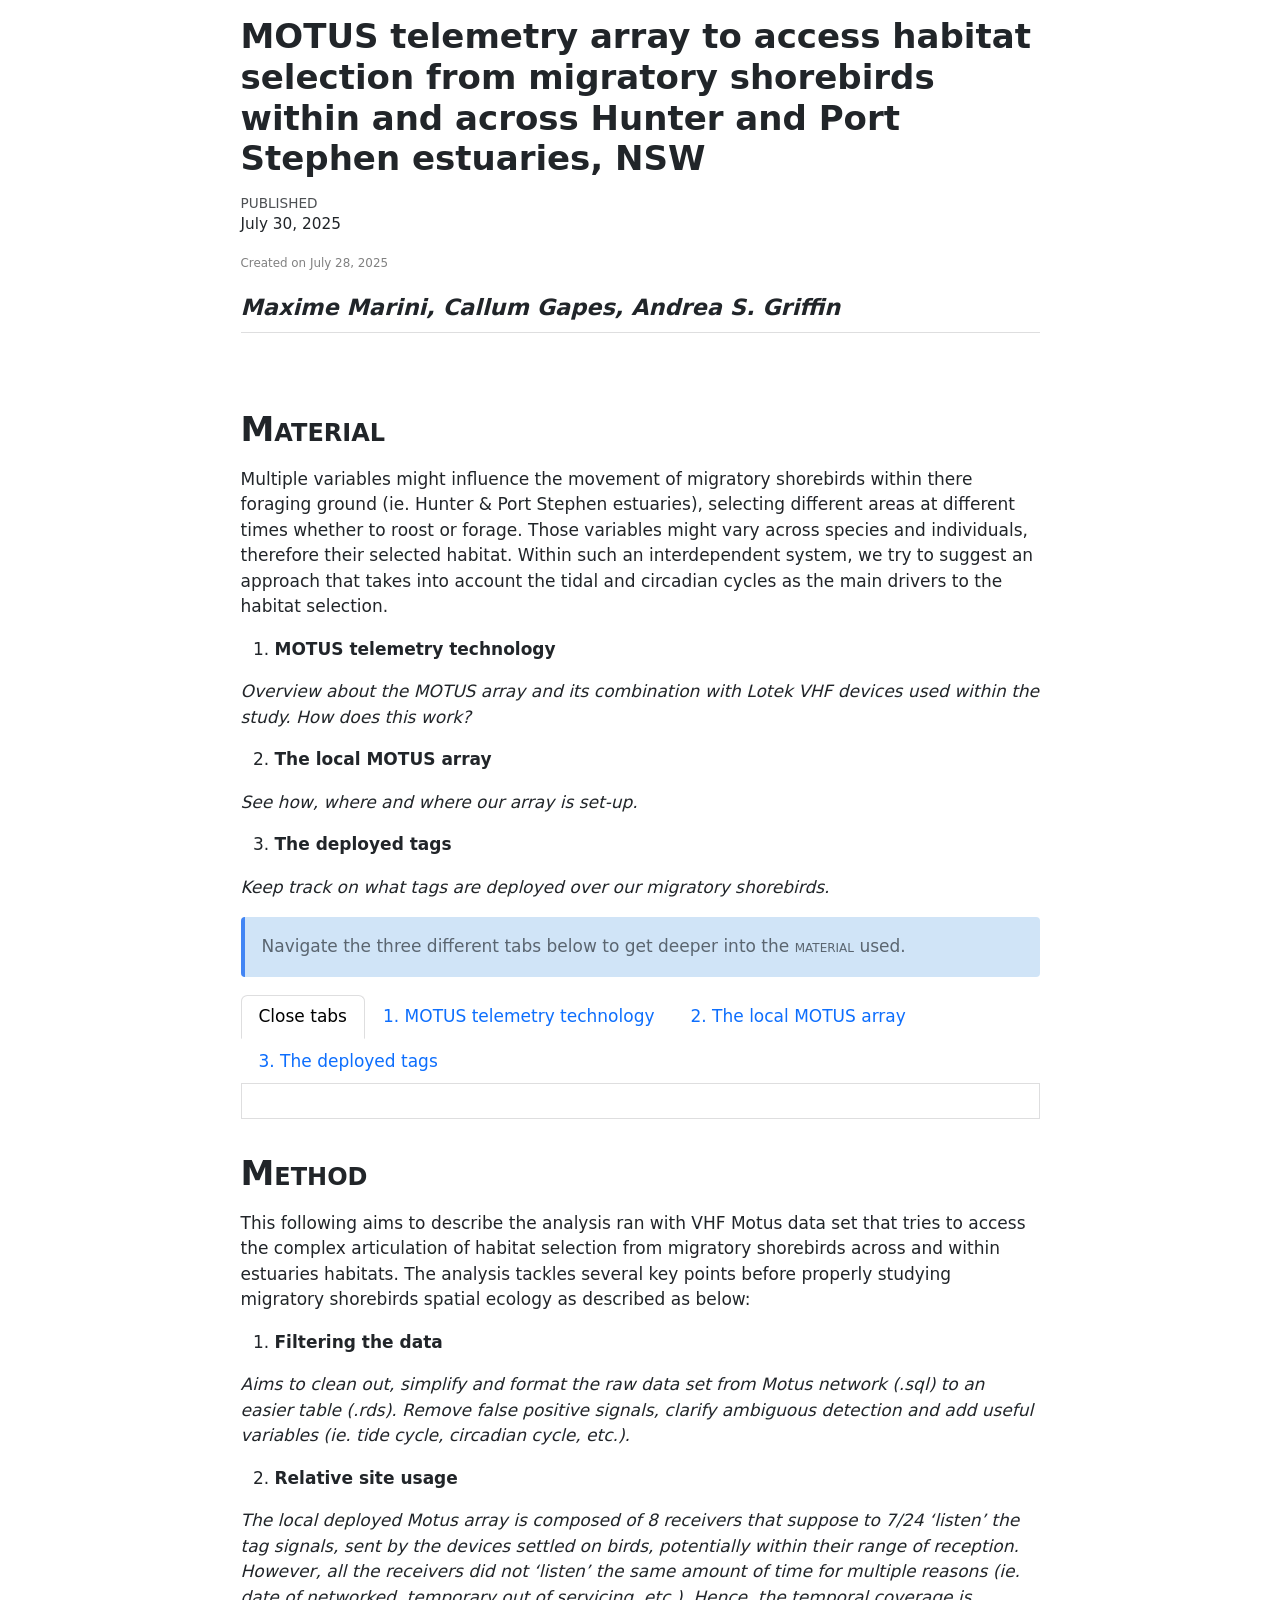
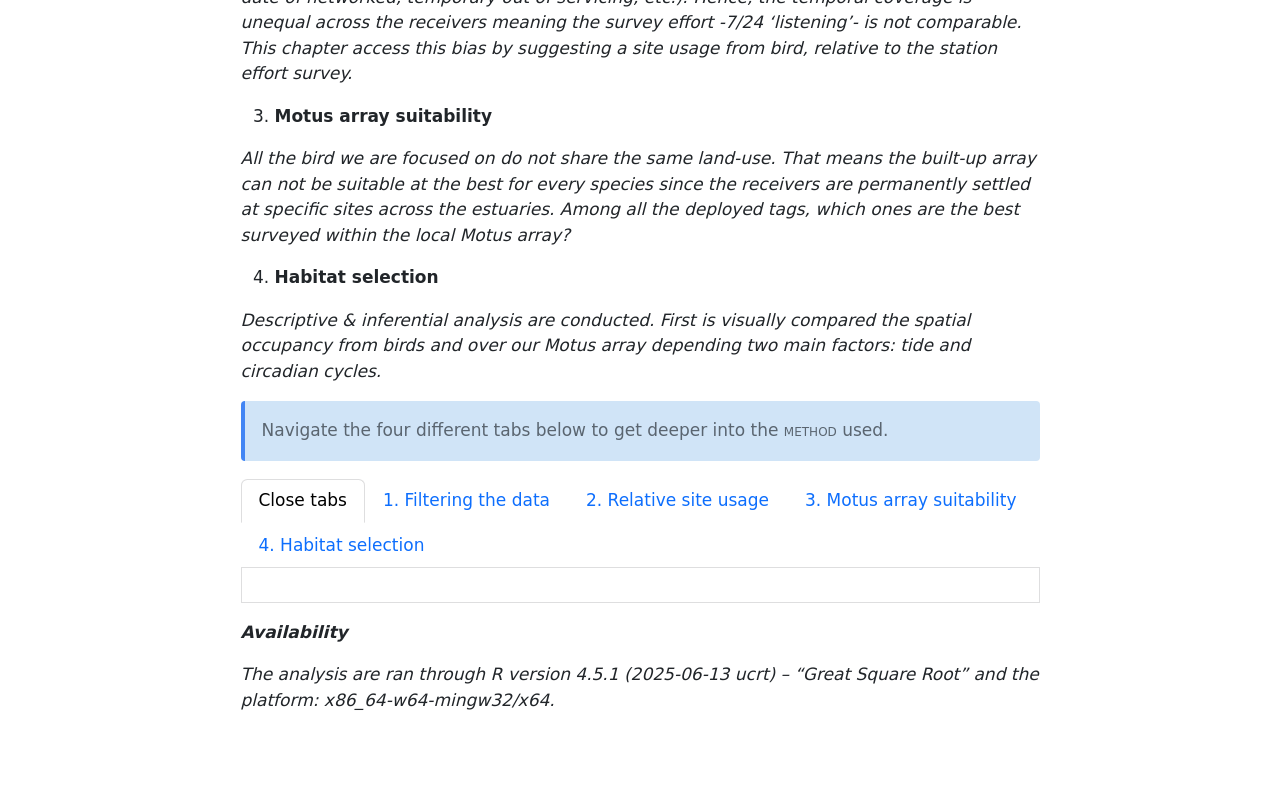
==== commit 64021d6b: "Few updates on .qmd" ====
--- a/22_qmd/motus_and_shorebirds.html
+++ b/22_qmd/motus_and_shorebirds.html
@@ -6,7 +6,7 @@
 
 <meta name="viewport" content="width=device-width, initial-scale=1.0, user-scalable=yes">
 
-<meta name="dcterms.date" content="2025-07-29">
+<meta name="dcterms.date" content="2025-07-30">
 
 <title>MOTUS telemetry array to access habitat selection from migratory shorebirds within and across Hunter and Port Stephen estuaries, NSW</title>
 <style>
@@ -94,7 +94,7 @@
     <div>
     <div class="quarto-title-meta-heading">Published</div>
     <div class="quarto-title-meta-contents">
-      <p class="date">July 29, 2025</p>
+      <p class="date">July 30, 2025</p>
     </div>
   </div>
   
@@ -106,9 +106,9 @@
 </header>
 
 
-<p style="font-size: 0.9em; color: gray;">
-</p><p>Created on July 28, 2025</p>
-<p></p>
+<p style="font-size: 0.7em; color: gray;">
+Created on July 28, 2025
+</p>
 <section id="maxime-marini-callum-gapes-andrea-s.-griffin" class="level2">
 <h2 class="anchored" data-anchor-id="maxime-marini-callum-gapes-andrea-s.-griffin"><span style="font-size: 0.8em;"><em>Maxime Marini, Callum Gapes, Andrea S. Griffin</em></span></h2>
 <p><br>
@@ -116,7 +116,25 @@
 </section>
 <section id="material" class="level1">
 <h1><span class="smallcaps">Material</span></h1>
-<p>Multiple variables might influence the movement of migratory shorebirds, selecting different areas whether to roost or forage. Those variables might vary across species and individuals. Within such an interdependent system, we try to suggest an approach that takes into account the tidal and circadian cycles as the main factor for the habitat selection.</p>
+<p>Multiple variables might influence the movement of migratory shorebirds within there foraging ground (ie. Hunter &amp; Port Stephen estuaries), selecting different areas at different times whether to roost or forage. Those variables might vary across species and individuals, therefore their selected habitat. Within such an interdependent system, we try to suggest an approach that takes into account the tidal and circadian cycles as the main drivers to the habitat selection.</p>
+<ol type="1">
+<li><strong>MOTUS telemetry technology</strong></li>
+</ol>
+<p style="font-size: 0.9em; color: gray;">
+</p><p><em>Overview about the MOTUS array and its combination with Lotek VHF devices used within the study. How does this work?</em></p>
+<p></p>
+<ol start="2" type="1">
+<li><strong>The local MOTUS array</strong></li>
+</ol>
+<p style="font-size: 0.9em; color: gray;">
+</p><p><em>See how, where and where our array is set-up.</em></p>
+<p></p>
+<ol start="3" type="1">
+<li><strong>The deployed tags</strong></li>
+</ol>
+<p style="font-size: 0.9em; color: gray;">
+</p><p><em>Keep track on what tags are deployed over our migratory shorebirds.</em></p>
+<p></p>
 <blockquote class="blockquote">
 <p>Navigate the three different tabs below to get deeper into the <span class="smallcaps">material</span> used.</p>
 </blockquote>
@@ -163,7 +181,7 @@
 <li><strong>Habitat selection</strong></li>
 </ol>
 <p style="font-size: 0.9em; color: gray;">
-</p><p><em>Depending two main factors -tide and circadian cycles- how the migratory shorebirds select their habitat.</em></p>
+</p><p><em>Descriptive &amp; inferential analysis are conducted.</em> <em>First is visually compared the spatial occupancy from birds and over our Motus array depending two main factors: tide and circadian cycles.</em></p>
 <p></p>
 <blockquote class="blockquote">
 <p>Navigate the four different tabs below to get deeper into the <span class="smallcaps">method</span> used.</p>
@@ -175,46 +193,55 @@
 
 </div>
 <div id="tabset-3-2" class="tab-pane" role="tabpanel" aria-labelledby="tabset-3-2-tab">
+<section id="contents" class="level3">
+<h3 class="anchored" data-anchor-id="contents"><span style="color: grey; font-size: smaller;">Contents</span></h3>
+<ul>
+<li><a href="#packages">Packages</a></li>
+<li><a href="#download-the-data-from-motus-network">Download the data from Motus network</a></li>
+<li><a href="#filter-the-data">Filter the data</a></li>
+<li><a href="#adding-variables">Adding variables</a></li>
+</ul>
+</section>
 <section id="packages" class="level3">
 <h3 class="anchored" data-anchor-id="packages">Packages</h3>
 <div class="cell">
-<div class="sourceCode cell-code" id="cb1"><pre class="sourceCode r code-with-copy"><code class="sourceCode r"><span id="cb1-1"><a href="#cb1-1" aria-hidden="true" tabindex="-1"></a><span class="co"># install.packages("motus", </span></span>
-<span id="cb1-2"><a href="#cb1-2" aria-hidden="true" tabindex="-1"></a><span class="co">#                  repos = c(birdscanada = 'https://birdscanada.r-universe.dev',</span></span>
-<span id="cb1-3"><a href="#cb1-3" aria-hidden="true" tabindex="-1"></a><span class="co">#                            CRAN = 'https://cloud.r-project.org'))</span></span>
-<span id="cb1-4"><a href="#cb1-4" aria-hidden="true" tabindex="-1"></a><span class="fu">library</span>(motus)</span>
-<span id="cb1-5"><a href="#cb1-5" aria-hidden="true" tabindex="-1"></a><span class="fu">library</span>(dplyr)</span>
-<span id="cb1-6"><a href="#cb1-6" aria-hidden="true" tabindex="-1"></a><span class="fu">library</span>(here)</span>
-<span id="cb1-7"><a href="#cb1-7" aria-hidden="true" tabindex="-1"></a><span class="fu">library</span>(DBI)</span>
-<span id="cb1-8"><a href="#cb1-8" aria-hidden="true" tabindex="-1"></a><span class="fu">library</span>(RSQLite)</span>
-<span id="cb1-9"><a href="#cb1-9" aria-hidden="true" tabindex="-1"></a><span class="fu">library</span>(forcats) </span>
-<span id="cb1-10"><a href="#cb1-10" aria-hidden="true" tabindex="-1"></a><span class="fu">library</span>(lubridate)</span>
-<span id="cb1-11"><a href="#cb1-11" aria-hidden="true" tabindex="-1"></a><span class="fu">library</span>(bioRad) </span>
-<span id="cb1-12"><a href="#cb1-12" aria-hidden="true" tabindex="-1"></a><span class="fu">library</span>(purrr) </span></code><button title="Copy to Clipboard" class="code-copy-button"><i class="bi"></i></button></pre></div>
+<div class="sourceCode cell-code" id="cb1"><pre class="sourceCode numberSource r number-lines code-with-copy"><code class="sourceCode r"><span id="cb1-1"><a href="#cb1-1"></a><span class="co"># install.packages("motus", </span></span>
+<span id="cb1-2"><a href="#cb1-2"></a><span class="co">#                  repos = c(birdscanada = 'https://birdscanada.r-universe.dev',</span></span>
+<span id="cb1-3"><a href="#cb1-3"></a><span class="co">#                            CRAN = 'https://cloud.r-project.org'))</span></span>
+<span id="cb1-4"><a href="#cb1-4"></a><span class="fu">library</span>(motus)</span>
+<span id="cb1-5"><a href="#cb1-5"></a><span class="fu">library</span>(dplyr)</span>
+<span id="cb1-6"><a href="#cb1-6"></a><span class="fu">library</span>(here)</span>
+<span id="cb1-7"><a href="#cb1-7"></a><span class="fu">library</span>(DBI)</span>
+<span id="cb1-8"><a href="#cb1-8"></a><span class="fu">library</span>(RSQLite)</span>
+<span id="cb1-9"><a href="#cb1-9"></a><span class="fu">library</span>(forcats) </span>
+<span id="cb1-10"><a href="#cb1-10"></a><span class="fu">library</span>(lubridate)</span>
+<span id="cb1-11"><a href="#cb1-11"></a><span class="fu">library</span>(bioRad) </span>
+<span id="cb1-12"><a href="#cb1-12"></a><span class="fu">library</span>(purrr) </span></code><button title="Copy to Clipboard" class="code-copy-button"><i class="bi"></i></button></pre></div>
 </div>
 </section>
 <section id="download-the-data-from-motus-network" class="level3">
 <h3 class="anchored" data-anchor-id="download-the-data-from-motus-network">Download the data from Motus network</h3>
 <div class="cell">
-<div class="sourceCode cell-code" id="cb2"><pre class="sourceCode r code-with-copy"><code class="sourceCode r"><span id="cb2-1"><a href="#cb2-1" aria-hidden="true" tabindex="-1"></a><span class="co"># Global settings</span></span>
-<span id="cb2-2"><a href="#cb2-2" aria-hidden="true" tabindex="-1"></a><span class="fu">setwd</span>(<span class="fu">dirname</span>(rstudioapi<span class="sc">::</span><span class="fu">getSourceEditorContext</span>()<span class="sc">$</span>path)) </span>
-<span id="cb2-3"><a href="#cb2-3" aria-hidden="true" tabindex="-1"></a><span class="fu">Sys.setenv</span>(<span class="at">TZ=</span><span class="st">"UTC"</span>) </span>
-<span id="cb2-4"><a href="#cb2-4" aria-hidden="true" tabindex="-1"></a>proj.num <span class="ot">&lt;-</span> <span class="dv">294</span>  </span>
-<span id="cb2-5"><a href="#cb2-5" aria-hidden="true" tabindex="-1"></a><span class="fu">motusLogout</span>()</span></code><button title="Copy to Clipboard" class="code-copy-button"><i class="bi"></i></button></pre></div>
-</div>
-<p>Set general settings first as working directory, Time Zone, Motus project number. And make sure the environment is free from any connection to any other networked project or from any other Motus user account (avoid undesired mistakes).</p>
-<div class="cell">
-<div class="sourceCode cell-code" id="cb3"><pre class="sourceCode r code-with-copy"><code class="sourceCode r"><span id="cb3-1"><a href="#cb3-1" aria-hidden="true" tabindex="-1"></a>sql.motus <span class="ot">&lt;-</span> <span class="fu">tagme</span>(<span class="at">projRecv =</span> proj.num,</span>
-<span id="cb3-2"><a href="#cb3-2" aria-hidden="true" tabindex="-1"></a>                   <span class="at">new =</span> <span class="cn">FALSE</span>, <span class="co"># TRUE overwrites existing (large data takes a while) FALSE used to update existing file</span></span>
-<span id="cb3-3"><a href="#cb3-3" aria-hidden="true" tabindex="-1"></a>                   <span class="at">update =</span> <span class="cn">TRUE</span>,</span>
-<span id="cb3-4"><a href="#cb3-4" aria-hidden="true" tabindex="-1"></a>                   <span class="at">dir =</span> <span class="fu">here</span>(<span class="st">"data"</span>))</span>
-<span id="cb3-5"><a href="#cb3-5" aria-hidden="true" tabindex="-1"></a></span>
-<span id="cb3-6"><a href="#cb3-6" aria-hidden="true" tabindex="-1"></a><span class="fu">metadata</span>(sql.motus, proj.num)</span>
-<span id="cb3-7"><a href="#cb3-7" aria-hidden="true" tabindex="-1"></a></span>
-<span id="cb3-8"><a href="#cb3-8" aria-hidden="true" tabindex="-1"></a>sql.motus <span class="ot">&lt;-</span> <span class="fu">dbConnect</span>(<span class="fu">SQLite</span>(), here<span class="sc">::</span><span class="fu">here</span>(<span class="st">"data"</span>, <span class="st">"project-294.motus"</span>))</span>
-<span id="cb3-9"><a href="#cb3-9" aria-hidden="true" tabindex="-1"></a></span>
-<span id="cb3-10"><a href="#cb3-10" aria-hidden="true" tabindex="-1"></a>df.alltags <span class="ot">&lt;-</span> <span class="fu">tbl</span>(sql.motus, <span class="st">"alltags"</span>) <span class="sc">%&gt;%</span></span>
-<span id="cb3-11"><a href="#cb3-11" aria-hidden="true" tabindex="-1"></a>  dplyr<span class="sc">::</span><span class="fu">collect</span>() <span class="sc">%&gt;%</span></span>
-<span id="cb3-12"><a href="#cb3-12" aria-hidden="true" tabindex="-1"></a>  <span class="fu">as.data.frame</span>()</span></code><button title="Copy to Clipboard" class="code-copy-button"><i class="bi"></i></button></pre></div>
+<div class="sourceCode cell-code" id="cb2"><pre class="sourceCode numberSource r number-lines code-with-copy"><code class="sourceCode r"><span id="cb2-1"><a href="#cb2-1"></a><span class="co"># Global settings</span></span>
+<span id="cb2-2"><a href="#cb2-2"></a><span class="fu">setwd</span>(<span class="fu">dirname</span>(rstudioapi<span class="sc">::</span><span class="fu">getSourceEditorContext</span>()<span class="sc">$</span>path)) </span>
+<span id="cb2-3"><a href="#cb2-3"></a><span class="fu">Sys.setenv</span>(<span class="at">TZ=</span><span class="st">"UTC"</span>) </span>
+<span id="cb2-4"><a href="#cb2-4"></a>proj.num <span class="ot">&lt;-</span> <span class="dv">294</span>  </span>
+<span id="cb2-5"><a href="#cb2-5"></a><span class="fu">motusLogout</span>()</span></code><button title="Copy to Clipboard" class="code-copy-button"><i class="bi"></i></button></pre></div>
+</div>
+<p>Set general settings first as working directory, Time Zone, Motus project number (ie. ours is 294). And make sure the environment is free from any connection to any other networked project or from any other Motus user account (avoid undesired mistakes).</p>
+<div class="cell">
+<div class="sourceCode cell-code" id="cb3"><pre class="sourceCode numberSource r number-lines code-with-copy"><code class="sourceCode r"><span id="cb3-1"><a href="#cb3-1"></a>sql.motus <span class="ot">&lt;-</span> <span class="fu">tagme</span>(<span class="at">projRecv =</span> proj.num,</span>
+<span id="cb3-2"><a href="#cb3-2"></a>                   <span class="at">new =</span> <span class="cn">FALSE</span>, <span class="co"># TRUE overwrites existing (large data takes a while) FALSE used to update existing file</span></span>
+<span id="cb3-3"><a href="#cb3-3"></a>                   <span class="at">update =</span> <span class="cn">TRUE</span>,</span>
+<span id="cb3-4"><a href="#cb3-4"></a>                   <span class="at">dir =</span> <span class="fu">here</span>(<span class="st">"data"</span>))</span>
+<span id="cb3-5"><a href="#cb3-5"></a></span>
+<span id="cb3-6"><a href="#cb3-6"></a><span class="fu">metadata</span>(sql.motus, proj.num)</span>
+<span id="cb3-7"><a href="#cb3-7"></a></span>
+<span id="cb3-8"><a href="#cb3-8"></a>sql.motus <span class="ot">&lt;-</span> <span class="fu">dbConnect</span>(<span class="fu">SQLite</span>(), here<span class="sc">::</span><span class="fu">here</span>(<span class="st">"data"</span>, <span class="st">"project-294.motus"</span>))</span>
+<span id="cb3-9"><a href="#cb3-9"></a></span>
+<span id="cb3-10"><a href="#cb3-10"></a>df.alltags <span class="ot">&lt;-</span> <span class="fu">tbl</span>(sql.motus, <span class="st">"alltags"</span>) <span class="sc">%&gt;%</span></span>
+<span id="cb3-11"><a href="#cb3-11"></a>  dplyr<span class="sc">::</span><span class="fu">collect</span>() <span class="sc">%&gt;%</span></span>
+<span id="cb3-12"><a href="#cb3-12"></a>  <span class="fu">as.data.frame</span>()</span></code><button title="Copy to Clipboard" class="code-copy-button"><i class="bi"></i></button></pre></div>
 </div>
 <p><code>motus::tagme()</code>gets the data from the online Motus network, the ones part of your project (ie. ID = 294) only. Make sure you set your own directory. A file of type .sql is automatically created.</p>
 <p><code>motus::metadata()</code> downloads the metadata from the online Motus network (receiver information and more).</p>
@@ -224,22 +251,22 @@
 <section id="filter-the-data" class="level3">
 <h3 class="anchored" data-anchor-id="filter-the-data">Filter the data</h3>
 <div class="cell">
-<div class="sourceCode cell-code" id="cb4"><pre class="sourceCode r code-with-copy"><code class="sourceCode r"><span id="cb4-1"><a href="#cb4-1" aria-hidden="true" tabindex="-1"></a><span class="co"># Wrong tags</span></span>
-<span id="cb4-2"><a href="#cb4-2" aria-hidden="true" tabindex="-1"></a>df.alltags <span class="ot">&lt;-</span> df.alltags <span class="sc">%&gt;%</span> </span>
-<span id="cb4-3"><a href="#cb4-3" aria-hidden="true" tabindex="-1"></a>  <span class="co">#   filter(motusTagID == c("81121", "60470")) %&gt;%</span></span>
-<span id="cb4-4"><a href="#cb4-4" aria-hidden="true" tabindex="-1"></a></span>
-<span id="cb4-5"><a href="#cb4-5" aria-hidden="true" tabindex="-1"></a><span class="co"># Wrong receivers</span></span>
-<span id="cb4-6"><a href="#cb4-6" aria-hidden="true" tabindex="-1"></a>   <span class="fu">filter</span>(<span class="sc">!</span><span class="fu">is.na</span>(recvDeployLat),</span>
-<span id="cb4-7"><a href="#cb4-7" aria-hidden="true" tabindex="-1"></a>          recvDeployName <span class="sc">!=</span> <span class="fu">c</span>(<span class="st">"Throsby Creek Test Site"</span>),</span>
-<span id="cb4-8"><a href="#cb4-8" aria-hidden="true" tabindex="-1"></a>          recv <span class="sc">!=</span> <span class="fu">c</span>(<span class="st">"SG-62A5RPI36710"</span>) ) <span class="co"># test_station</span></span>
-<span id="cb4-9"><a href="#cb4-9" aria-hidden="true" tabindex="-1"></a>  </span>
-<span id="cb4-10"><a href="#cb4-10" aria-hidden="true" tabindex="-1"></a><span class="co"># False positive</span></span>
-<span id="cb4-11"><a href="#cb4-11" aria-hidden="true" tabindex="-1"></a>df.alltags <span class="ot">&lt;-</span> df.alltags <span class="sc">%&gt;%</span> </span>
-<span id="cb4-12"><a href="#cb4-12" aria-hidden="true" tabindex="-1"></a>  <span class="fu">filter</span>(motusFilter <span class="sc">==</span> <span class="dv">1</span>, <span class="co"># 0 is invalid data</span></span>
-<span id="cb4-13"><a href="#cb4-13" aria-hidden="true" tabindex="-1"></a>         runLen <span class="sc">&gt;=</span> <span class="dv">3</span>) <span class="co"># value to be further thought</span></span>
-<span id="cb4-14"><a href="#cb4-14" aria-hidden="true" tabindex="-1"></a></span>
-<span id="cb4-15"><a href="#cb4-15" aria-hidden="true" tabindex="-1"></a><span class="co"># Ambiguous </span></span>
-<span id="cb4-16"><a href="#cb4-16" aria-hidden="true" tabindex="-1"></a><span class="fu">clarify</span>(sql.motus)</span></code><button title="Copy to Clipboard" class="code-copy-button"><i class="bi"></i></button></pre></div>
+<div class="sourceCode cell-code" id="cb4"><pre class="sourceCode numberSource r number-lines code-with-copy"><code class="sourceCode r"><span id="cb4-1"><a href="#cb4-1"></a><span class="co"># Wrong tags</span></span>
+<span id="cb4-2"><a href="#cb4-2"></a>df.alltags <span class="ot">&lt;-</span> df.alltags <span class="sc">%&gt;%</span> </span>
+<span id="cb4-3"><a href="#cb4-3"></a>  <span class="co">#   filter(motusTagID == c("81121", "60470")) %&gt;%</span></span>
+<span id="cb4-4"><a href="#cb4-4"></a></span>
+<span id="cb4-5"><a href="#cb4-5"></a><span class="co"># Wrong receivers</span></span>
+<span id="cb4-6"><a href="#cb4-6"></a>   <span class="fu">filter</span>(<span class="sc">!</span><span class="fu">is.na</span>(recvDeployLat),</span>
+<span id="cb4-7"><a href="#cb4-7"></a>          recvDeployName <span class="sc">!=</span> <span class="fu">c</span>(<span class="st">"Throsby Creek Test Site"</span>),</span>
+<span id="cb4-8"><a href="#cb4-8"></a>          recv <span class="sc">!=</span> <span class="fu">c</span>(<span class="st">"SG-62A5RPI36710"</span>) ) <span class="co"># test_station</span></span>
+<span id="cb4-9"><a href="#cb4-9"></a>  </span>
+<span id="cb4-10"><a href="#cb4-10"></a><span class="co"># False positive</span></span>
+<span id="cb4-11"><a href="#cb4-11"></a>df.alltags <span class="ot">&lt;-</span> df.alltags <span class="sc">%&gt;%</span> </span>
+<span id="cb4-12"><a href="#cb4-12"></a>  <span class="fu">filter</span>(motusFilter <span class="sc">==</span> <span class="dv">1</span>, <span class="co"># 0 is invalid data</span></span>
+<span id="cb4-13"><a href="#cb4-13"></a>         runLen <span class="sc">&gt;=</span> <span class="dv">3</span>) <span class="co"># value to be further thought</span></span>
+<span id="cb4-14"><a href="#cb4-14"></a></span>
+<span id="cb4-15"><a href="#cb4-15"></a><span class="co"># Ambiguous </span></span>
+<span id="cb4-16"><a href="#cb4-16"></a><span class="fu">clarify</span>(sql.motus)</span></code><button title="Copy to Clipboard" class="code-copy-button"><i class="bi"></i></button></pre></div>
 </div>
 <p>Here are cleaned-out the data recorded from undesired tags and/or receivers.</p>
 <p>Then the False Positive signals are put away (ie. noise coming from external device, or any kind of external radio activity happening within the area) thanks to pre-made Motus filter and `runLen` threshold value, here set at 3. This value defines the number of bursts recorded from one tag and received at once, too low amount of burst are suspected for not being True Positif so not reliable.</p>
@@ -248,82 +275,82 @@
 <section id="adding-variables" class="level3">
 <h3 class="anchored" data-anchor-id="adding-variables">Adding variables</h3>
 <div class="cell">
-<div class="sourceCode cell-code" id="cb5"><pre class="sourceCode r code-with-copy"><code class="sourceCode r"><span id="cb5-1"><a href="#cb5-1" aria-hidden="true" tabindex="-1"></a><span class="co"># Load tide (Callum work 01_import_tide_data.R)</span></span>
-<span id="cb5-2"><a href="#cb5-2" aria-hidden="true" tabindex="-1"></a>tidalCurve <span class="ot">&lt;-</span> <span class="fu">readRDS</span>(here<span class="sc">::</span><span class="fu">here</span>(<span class="st">"10_data"</span>, <span class="st">"tides"</span>, <span class="st">"tidalCurve.rds"</span>))</span>
-<span id="cb5-3"><a href="#cb5-3" aria-hidden="true" tabindex="-1"></a>tideData <span class="ot">&lt;-</span> <span class="fu">readRDS</span>(here<span class="sc">::</span><span class="fu">here</span>(<span class="st">"10_data"</span>, <span class="st">"tides"</span>, <span class="st">"tideData.rds"</span>))</span>
-<span id="cb5-4"><a href="#cb5-4" aria-hidden="true" tabindex="-1"></a>tidalCurveFunc <span class="ot">&lt;-</span> <span class="fu">splinefun</span>(tideData<span class="sc">$</span>tideDateTimeAus, tideData<span class="sc">$</span>tideHeight, <span class="at">method =</span> <span class="st">"natural"</span>)</span>
-<span id="cb5-5"><a href="#cb5-5" aria-hidden="true" tabindex="-1"></a>get.tideIndex <span class="ot">&lt;-</span> <span class="cf">function</span>(time){ <span class="fu">return</span>(<span class="fu">which.min</span>(<span class="fu">abs</span>(tideData<span class="sc">$</span>tideDateTimeAus<span class="sc">-</span>time)))}</span></code><button title="Copy to Clipboard" class="code-copy-button"><i class="bi"></i></button></pre></div>
+<div class="sourceCode cell-code" id="cb5"><pre class="sourceCode numberSource r number-lines code-with-copy"><code class="sourceCode r"><span id="cb5-1"><a href="#cb5-1"></a><span class="co"># Load tide (Callum work 01_import_tide_data.R)</span></span>
+<span id="cb5-2"><a href="#cb5-2"></a>tidalCurve <span class="ot">&lt;-</span> <span class="fu">readRDS</span>(here<span class="sc">::</span><span class="fu">here</span>(<span class="st">"10_data"</span>, <span class="st">"tides"</span>, <span class="st">"tidalCurve.rds"</span>))</span>
+<span id="cb5-3"><a href="#cb5-3"></a>tideData <span class="ot">&lt;-</span> <span class="fu">readRDS</span>(here<span class="sc">::</span><span class="fu">here</span>(<span class="st">"10_data"</span>, <span class="st">"tides"</span>, <span class="st">"tideData.rds"</span>))</span>
+<span id="cb5-4"><a href="#cb5-4"></a>tidalCurveFunc <span class="ot">&lt;-</span> <span class="fu">splinefun</span>(tideData<span class="sc">$</span>tideDateTimeAus, tideData<span class="sc">$</span>tideHeight, <span class="at">method =</span> <span class="st">"natural"</span>)</span>
+<span id="cb5-5"><a href="#cb5-5"></a>get.tideIndex <span class="ot">&lt;-</span> <span class="cf">function</span>(time){ <span class="fu">return</span>(<span class="fu">which.min</span>(<span class="fu">abs</span>(tideData<span class="sc">$</span>tideDateTimeAus<span class="sc">-</span>time)))}</span></code><button title="Copy to Clipboard" class="code-copy-button"><i class="bi"></i></button></pre></div>
 </div>
 <p>Note that the raw Tide data-set is not provided here. Since it has been manually extracted from <a href="https://www.nsw.gov.au/sites/default/files/2024-06/tide-tables-24-25-nsw.pdf">New South Wales government resources</a> and formatted by <a href="https://www.linkedin.com/in/callum-g/?originalSubdomain=au">Callum Gapes</a> through this <a href="https://uoneduau-my.sharepoint.com/:u:/g/personal/c3541851_uon_edu_au/EWOk05RFs1xJhAWLBddbf-kB_H2xRuz0XPUWtPVfcju_-Q?e=P6WzOT">method</a>.</p>
 <div class="cell">
-<div class="sourceCode cell-code" id="cb6"><pre class="sourceCode r code-with-copy"><code class="sourceCode r"><span id="cb6-1"><a href="#cb6-1" aria-hidden="true" tabindex="-1"></a>df.alltags <span class="ot">&lt;-</span> df.alltags <span class="sc">%&gt;%</span> </span>
-<span id="cb6-2"><a href="#cb6-2" aria-hidden="true" tabindex="-1"></a>  </span>
-<span id="cb6-3"><a href="#cb6-3" aria-hidden="true" tabindex="-1"></a><span class="co"># Time</span></span>
-<span id="cb6-4"><a href="#cb6-4" aria-hidden="true" tabindex="-1"></a>  <span class="fu">mutate</span>(<span class="at">time =</span> <span class="fu">as_datetime</span>(ts),</span>
-<span id="cb6-5"><a href="#cb6-5" aria-hidden="true" tabindex="-1"></a>         <span class="at">timeAus =</span> <span class="fu">as_datetime</span>(ts, <span class="at">tz =</span> <span class="st">"Australia/Sydney"</span>),</span>
-<span id="cb6-6"><a href="#cb6-6" aria-hidden="true" tabindex="-1"></a>         <span class="at">dateAus =</span> <span class="fu">as_date</span>(timeAus),</span>
-<span id="cb6-7"><a href="#cb6-7" aria-hidden="true" tabindex="-1"></a>         <span class="at">year =</span> <span class="fu">year</span>(time), <span class="co"># extract year from time</span></span>
-<span id="cb6-8"><a href="#cb6-8" aria-hidden="true" tabindex="-1"></a>         <span class="at">doy =</span> <span class="fu">yday</span>(time)) <span class="sc">%&gt;%</span></span>
-<span id="cb6-9"><a href="#cb6-9" aria-hidden="true" tabindex="-1"></a>  </span>
-<span id="cb6-10"><a href="#cb6-10" aria-hidden="true" tabindex="-1"></a><span class="co"># Sunrise/set</span></span>
-<span id="cb6-11"><a href="#cb6-11" aria-hidden="true" tabindex="-1"></a>  <span class="fu">sunRiseSet</span>(<span class="at">lat =</span> <span class="st">"recvDeployLat"</span>, </span>
-<span id="cb6-12"><a href="#cb6-12" aria-hidden="true" tabindex="-1"></a>             <span class="at">lon =</span> <span class="st">"recvDeployLon"</span>, </span>
-<span id="cb6-13"><a href="#cb6-13" aria-hidden="true" tabindex="-1"></a>             <span class="at">ts =</span> <span class="st">"ts"</span>) <span class="sc">%&gt;%</span> </span>
-<span id="cb6-14"><a href="#cb6-14" aria-hidden="true" tabindex="-1"></a>  <span class="fu">mutate</span>(<span class="at">sunriseNewc =</span> <span class="fu">sunrise</span>(dateAus, <span class="fl">151.7833</span>, <span class="sc">-</span><span class="fl">32.9167</span>, <span class="at">elev =</span> <span class="sc">-</span><span class="fl">0.268</span>, <span class="at">tz =</span> <span class="st">"Australia/Sydney"</span>, <span class="at">force_tz =</span> <span class="cn">TRUE</span>),</span>
-<span id="cb6-15"><a href="#cb6-15" aria-hidden="true" tabindex="-1"></a>         <span class="at">sunsetNewc =</span> <span class="fu">sunset</span>(dateAus, <span class="fl">151.7833</span>, <span class="sc">-</span><span class="fl">32.9167</span>, <span class="at">elev =</span> <span class="sc">-</span><span class="fl">0.268</span>, <span class="at">tz =</span> <span class="st">"Australia/Sydney"</span>, <span class="at">force_tz =</span> <span class="cn">TRUE</span>)) <span class="sc">%&gt;%</span></span>
-<span id="cb6-16"><a href="#cb6-16" aria-hidden="true" tabindex="-1"></a>  </span>
-<span id="cb6-17"><a href="#cb6-17" aria-hidden="true" tabindex="-1"></a><span class="co"># Positive signal strength (min. = 0) for plotting</span></span>
-<span id="cb6-18"><a href="#cb6-18" aria-hidden="true" tabindex="-1"></a>  <span class="fu">mutate</span>(<span class="at">sigPositive =</span> sig <span class="sc">+</span> <span class="fu">abs</span>(<span class="fu">min</span>(sig))) <span class="sc">%&gt;%</span></span>
-<span id="cb6-19"><a href="#cb6-19" aria-hidden="true" tabindex="-1"></a>  </span>
-<span id="cb6-20"><a href="#cb6-20" aria-hidden="true" tabindex="-1"></a><span class="co"># As Factor</span></span>
-<span id="cb6-21"><a href="#cb6-21" aria-hidden="true" tabindex="-1"></a>  <span class="fu">mutate</span>(<span class="at">motusTagID =</span> <span class="fu">as.factor</span>(motusTagID))</span>
-<span id="cb6-22"><a href="#cb6-22" aria-hidden="true" tabindex="-1"></a></span>
-<span id="cb6-23"><a href="#cb6-23" aria-hidden="true" tabindex="-1"></a><span class="co"># Tide</span></span>
-<span id="cb6-24"><a href="#cb6-24" aria-hidden="true" tabindex="-1"></a>df.alltags <span class="ot">&lt;-</span> df.alltags <span class="sc">%&gt;%</span> </span>
-<span id="cb6-25"><a href="#cb6-25" aria-hidden="true" tabindex="-1"></a>  <span class="fu">mutate</span>(<span class="at">tideHeight =</span> <span class="fu">tidalCurveFunc</span>(timeAus),</span>
-<span id="cb6-26"><a href="#cb6-26" aria-hidden="true" tabindex="-1"></a>         <span class="at">tideIndex =</span> <span class="fu">map_dbl</span>(timeAus, get.tideIndex))</span>
-<span id="cb6-27"><a href="#cb6-27" aria-hidden="true" tabindex="-1"></a></span>
-<span id="cb6-28"><a href="#cb6-28" aria-hidden="true" tabindex="-1"></a>tide_values <span class="ot">&lt;-</span> tideData[df.alltags<span class="sc">$</span>tideIndex, </span>
-<span id="cb6-29"><a href="#cb6-29" aria-hidden="true" tabindex="-1"></a>                        <span class="fu">c</span>(<span class="st">"tideDateTimeAus"</span>,</span>
-<span id="cb6-30"><a href="#cb6-30" aria-hidden="true" tabindex="-1"></a>                          <span class="st">"high_low"</span>,</span>
-<span id="cb6-31"><a href="#cb6-31" aria-hidden="true" tabindex="-1"></a>                          <span class="st">"day_night"</span>,</span>
-<span id="cb6-32"><a href="#cb6-32" aria-hidden="true" tabindex="-1"></a>                          <span class="st">"tideCategory"</span>,</span>
-<span id="cb6-33"><a href="#cb6-33" aria-hidden="true" tabindex="-1"></a>                          <span class="st">"tideID"</span>,</span>
-<span id="cb6-34"><a href="#cb6-34" aria-hidden="true" tabindex="-1"></a>                          <span class="st">"tideHeight"</span>)]</span>
-<span id="cb6-35"><a href="#cb6-35" aria-hidden="true" tabindex="-1"></a></span>
-<span id="cb6-36"><a href="#cb6-36" aria-hidden="true" tabindex="-1"></a>df.alltags <span class="ot">&lt;-</span> df.alltags <span class="sc">%&gt;%</span></span>
-<span id="cb6-37"><a href="#cb6-37" aria-hidden="true" tabindex="-1"></a>  <span class="fu">mutate</span>(<span class="at">tideDateTimeAus =</span> tide_values<span class="sc">$</span>tideDateTimeAus,</span>
-<span id="cb6-38"><a href="#cb6-38" aria-hidden="true" tabindex="-1"></a>         <span class="at">tideHighLow =</span> <span class="fu">as_factor</span>(tide_values<span class="sc">$</span>high_low),</span>
-<span id="cb6-39"><a href="#cb6-39" aria-hidden="true" tabindex="-1"></a>         <span class="at">tideDiel =</span> <span class="fu">as_factor</span>(tide_values<span class="sc">$</span>day_night),</span>
-<span id="cb6-40"><a href="#cb6-40" aria-hidden="true" tabindex="-1"></a>         <span class="at">tideCategory =</span> <span class="fu">as_factor</span>(tide_values<span class="sc">$</span>tideCategory),</span>
-<span id="cb6-41"><a href="#cb6-41" aria-hidden="true" tabindex="-1"></a>         <span class="at">tideCategoryHeight =</span> tide_values<span class="sc">$</span>tideHeight,</span>
-<span id="cb6-42"><a href="#cb6-42" aria-hidden="true" tabindex="-1"></a>         <span class="at">tideID =</span> <span class="fu">as_factor</span>(tide_values<span class="sc">$</span>tideID),</span>
-<span id="cb6-43"><a href="#cb6-43" aria-hidden="true" tabindex="-1"></a>         <span class="at">tideTimeDiff =</span> <span class="fu">abs</span>(<span class="fu">difftime</span>(timeAus, tideDateTimeAus, <span class="at">units =</span> <span class="st">"hours"</span>)) ) <span class="co"># Time diff btw detect. &amp; nearest tide pts</span></span></code><button title="Copy to Clipboard" class="code-copy-button"><i class="bi"></i></button></pre></div>
+<div class="sourceCode cell-code" id="cb6"><pre class="sourceCode numberSource r number-lines code-with-copy"><code class="sourceCode r"><span id="cb6-1"><a href="#cb6-1"></a>df.alltags <span class="ot">&lt;-</span> df.alltags <span class="sc">%&gt;%</span> </span>
+<span id="cb6-2"><a href="#cb6-2"></a>  </span>
+<span id="cb6-3"><a href="#cb6-3"></a><span class="co"># Time</span></span>
+<span id="cb6-4"><a href="#cb6-4"></a>  <span class="fu">mutate</span>(<span class="at">time =</span> <span class="fu">as_datetime</span>(ts),</span>
+<span id="cb6-5"><a href="#cb6-5"></a>         <span class="at">timeAus =</span> <span class="fu">as_datetime</span>(ts, <span class="at">tz =</span> <span class="st">"Australia/Sydney"</span>),</span>
+<span id="cb6-6"><a href="#cb6-6"></a>         <span class="at">dateAus =</span> <span class="fu">as_date</span>(timeAus),</span>
+<span id="cb6-7"><a href="#cb6-7"></a>         <span class="at">year =</span> <span class="fu">year</span>(time), <span class="co"># extract year from time</span></span>
+<span id="cb6-8"><a href="#cb6-8"></a>         <span class="at">doy =</span> <span class="fu">yday</span>(time)) <span class="sc">%&gt;%</span></span>
+<span id="cb6-9"><a href="#cb6-9"></a>  </span>
+<span id="cb6-10"><a href="#cb6-10"></a><span class="co"># Sunrise/set</span></span>
+<span id="cb6-11"><a href="#cb6-11"></a>  <span class="fu">sunRiseSet</span>(<span class="at">lat =</span> <span class="st">"recvDeployLat"</span>, </span>
+<span id="cb6-12"><a href="#cb6-12"></a>             <span class="at">lon =</span> <span class="st">"recvDeployLon"</span>, </span>
+<span id="cb6-13"><a href="#cb6-13"></a>             <span class="at">ts =</span> <span class="st">"ts"</span>) <span class="sc">%&gt;%</span> </span>
+<span id="cb6-14"><a href="#cb6-14"></a>  <span class="fu">mutate</span>(<span class="at">sunriseNewc =</span> <span class="fu">sunrise</span>(dateAus, <span class="fl">151.7833</span>, <span class="sc">-</span><span class="fl">32.9167</span>, <span class="at">elev =</span> <span class="sc">-</span><span class="fl">0.268</span>, <span class="at">tz =</span> <span class="st">"Australia/Sydney"</span>, <span class="at">force_tz =</span> <span class="cn">TRUE</span>),</span>
+<span id="cb6-15"><a href="#cb6-15"></a>         <span class="at">sunsetNewc =</span> <span class="fu">sunset</span>(dateAus, <span class="fl">151.7833</span>, <span class="sc">-</span><span class="fl">32.9167</span>, <span class="at">elev =</span> <span class="sc">-</span><span class="fl">0.268</span>, <span class="at">tz =</span> <span class="st">"Australia/Sydney"</span>, <span class="at">force_tz =</span> <span class="cn">TRUE</span>)) <span class="sc">%&gt;%</span></span>
+<span id="cb6-16"><a href="#cb6-16"></a>  </span>
+<span id="cb6-17"><a href="#cb6-17"></a><span class="co"># Positive signal strength (min. = 0) for plotting</span></span>
+<span id="cb6-18"><a href="#cb6-18"></a>  <span class="fu">mutate</span>(<span class="at">sigPositive =</span> sig <span class="sc">+</span> <span class="fu">abs</span>(<span class="fu">min</span>(sig))) <span class="sc">%&gt;%</span></span>
+<span id="cb6-19"><a href="#cb6-19"></a>  </span>
+<span id="cb6-20"><a href="#cb6-20"></a><span class="co"># As Factor</span></span>
+<span id="cb6-21"><a href="#cb6-21"></a>  <span class="fu">mutate</span>(<span class="at">motusTagID =</span> <span class="fu">as.factor</span>(motusTagID))</span>
+<span id="cb6-22"><a href="#cb6-22"></a></span>
+<span id="cb6-23"><a href="#cb6-23"></a><span class="co"># Tide</span></span>
+<span id="cb6-24"><a href="#cb6-24"></a>df.alltags <span class="ot">&lt;-</span> df.alltags <span class="sc">%&gt;%</span> </span>
+<span id="cb6-25"><a href="#cb6-25"></a>  <span class="fu">mutate</span>(<span class="at">tideHeight =</span> <span class="fu">tidalCurveFunc</span>(timeAus),</span>
+<span id="cb6-26"><a href="#cb6-26"></a>         <span class="at">tideIndex =</span> <span class="fu">map_dbl</span>(timeAus, get.tideIndex))</span>
+<span id="cb6-27"><a href="#cb6-27"></a></span>
+<span id="cb6-28"><a href="#cb6-28"></a>tide_values <span class="ot">&lt;-</span> tideData[df.alltags<span class="sc">$</span>tideIndex, </span>
+<span id="cb6-29"><a href="#cb6-29"></a>                        <span class="fu">c</span>(<span class="st">"tideDateTimeAus"</span>,</span>
+<span id="cb6-30"><a href="#cb6-30"></a>                          <span class="st">"high_low"</span>,</span>
+<span id="cb6-31"><a href="#cb6-31"></a>                          <span class="st">"day_night"</span>,</span>
+<span id="cb6-32"><a href="#cb6-32"></a>                          <span class="st">"tideCategory"</span>,</span>
+<span id="cb6-33"><a href="#cb6-33"></a>                          <span class="st">"tideID"</span>,</span>
+<span id="cb6-34"><a href="#cb6-34"></a>                          <span class="st">"tideHeight"</span>)]</span>
+<span id="cb6-35"><a href="#cb6-35"></a></span>
+<span id="cb6-36"><a href="#cb6-36"></a>df.alltags <span class="ot">&lt;-</span> df.alltags <span class="sc">%&gt;%</span></span>
+<span id="cb6-37"><a href="#cb6-37"></a>  <span class="fu">mutate</span>(<span class="at">tideDateTimeAus =</span> tide_values<span class="sc">$</span>tideDateTimeAus,</span>
+<span id="cb6-38"><a href="#cb6-38"></a>         <span class="at">tideHighLow =</span> <span class="fu">as_factor</span>(tide_values<span class="sc">$</span>high_low),</span>
+<span id="cb6-39"><a href="#cb6-39"></a>         <span class="at">tideDiel =</span> <span class="fu">as_factor</span>(tide_values<span class="sc">$</span>day_night),</span>
+<span id="cb6-40"><a href="#cb6-40"></a>         <span class="at">tideCategory =</span> <span class="fu">as_factor</span>(tide_values<span class="sc">$</span>tideCategory),</span>
+<span id="cb6-41"><a href="#cb6-41"></a>         <span class="at">tideCategoryHeight =</span> tide_values<span class="sc">$</span>tideHeight,</span>
+<span id="cb6-42"><a href="#cb6-42"></a>         <span class="at">tideID =</span> <span class="fu">as_factor</span>(tide_values<span class="sc">$</span>tideID),</span>
+<span id="cb6-43"><a href="#cb6-43"></a>         <span class="at">tideTimeDiff =</span> <span class="fu">abs</span>(<span class="fu">difftime</span>(timeAus, tideDateTimeAus, <span class="at">units =</span> <span class="st">"hours"</span>)) ) <span class="co"># Time diff btw detect. &amp; nearest tide pts</span></span></code><button title="Copy to Clipboard" class="code-copy-button"><i class="bi"></i></button></pre></div>
 </div>
 <p>Several variables are added as some are formatted and/or renamed for the aims of the study.</p>
 <div class="cell">
-<div class="sourceCode cell-code" id="cb7"><pre class="sourceCode r code-with-copy"><code class="sourceCode r"><span id="cb7-1"><a href="#cb7-1" aria-hidden="true" tabindex="-1"></a><span class="co"># Get summary</span></span>
-<span id="cb7-2"><a href="#cb7-2" aria-hidden="true" tabindex="-1"></a>df.recvDeps <span class="ot">&lt;-</span> <span class="fu">tbl</span>(sql.motus, <span class="st">"recvDeps"</span>) <span class="sc">%&gt;%</span> </span>
-<span id="cb7-3"><a href="#cb7-3" aria-hidden="true" tabindex="-1"></a>  <span class="fu">collect</span>() <span class="sc">%&gt;%</span> </span>
-<span id="cb7-4"><a href="#cb7-4" aria-hidden="true" tabindex="-1"></a>  <span class="fu">as.data.frame</span>()</span>
-<span id="cb7-5"><a href="#cb7-5" aria-hidden="true" tabindex="-1"></a></span>
-<span id="cb7-6"><a href="#cb7-6" aria-hidden="true" tabindex="-1"></a><span class="co"># Rename stations</span></span>
-<span id="cb7-7"><a href="#cb7-7" aria-hidden="true" tabindex="-1"></a>station_rename <span class="ot">&lt;-</span> <span class="fu">list</span>(</span>
-<span id="cb7-8"><a href="#cb7-8" aria-hidden="true" tabindex="-1"></a>   <span class="st">"Barry_Fullerton_cove"</span>  <span class="ot">=</span> <span class="st">"Fullerton Entrance"</span>,</span>
-<span id="cb7-9"><a href="#cb7-9" aria-hidden="true" tabindex="-1"></a>   <span class="st">"North Swann Pond"</span>      <span class="ot">=</span> <span class="st">"Swan Pond"</span> ,</span>
-<span id="cb7-10"><a href="#cb7-10" aria-hidden="true" tabindex="-1"></a>   <span class="st">"Ramsar Road Floodgate"</span> <span class="ot">=</span> <span class="st">"Ramsar Road"</span>,</span>
-<span id="cb7-11"><a href="#cb7-11" aria-hidden="true" tabindex="-1"></a>   <span class="st">"Milham's Pond"</span>         <span class="ot">=</span> <span class="st">"Milhams Pond"</span>)</span>
-<span id="cb7-12"><a href="#cb7-12" aria-hidden="true" tabindex="-1"></a>df.recvDeps <span class="ot">&lt;-</span> df.recvDeps <span class="sc">%&gt;%</span> </span>
-<span id="cb7-13"><a href="#cb7-13" aria-hidden="true" tabindex="-1"></a>   <span class="fu">mutate</span>(<span class="at">recvDeployName =</span> <span class="fu">recode</span>(stationName,</span>
-<span id="cb7-14"><a href="#cb7-14" aria-hidden="true" tabindex="-1"></a>                            <span class="sc">!!!</span>station_rename))</span>
-<span id="cb7-15"><a href="#cb7-15" aria-hidden="true" tabindex="-1"></a>df.alltags <span class="ot">&lt;-</span> df.alltags <span class="sc">%&gt;%</span> </span>
-<span id="cb7-16"><a href="#cb7-16" aria-hidden="true" tabindex="-1"></a>  <span class="fu">mutate</span>(<span class="at">recvDeployName =</span> <span class="fu">recode</span>(recvDeployName,</span>
-<span id="cb7-17"><a href="#cb7-17" aria-hidden="true" tabindex="-1"></a>                                 <span class="sc">!!!</span>station_rename))</span></code><button title="Copy to Clipboard" class="code-copy-button"><i class="bi"></i></button></pre></div>
+<div class="sourceCode cell-code" id="cb7"><pre class="sourceCode numberSource r number-lines code-with-copy"><code class="sourceCode r"><span id="cb7-1"><a href="#cb7-1"></a><span class="co"># Get summary</span></span>
+<span id="cb7-2"><a href="#cb7-2"></a>df.recvDeps <span class="ot">&lt;-</span> <span class="fu">tbl</span>(sql.motus, <span class="st">"recvDeps"</span>) <span class="sc">%&gt;%</span> </span>
+<span id="cb7-3"><a href="#cb7-3"></a>  <span class="fu">collect</span>() <span class="sc">%&gt;%</span> </span>
+<span id="cb7-4"><a href="#cb7-4"></a>  <span class="fu">as.data.frame</span>()</span>
+<span id="cb7-5"><a href="#cb7-5"></a></span>
+<span id="cb7-6"><a href="#cb7-6"></a><span class="co"># Rename stations</span></span>
+<span id="cb7-7"><a href="#cb7-7"></a>station_rename <span class="ot">&lt;-</span> <span class="fu">list</span>(</span>
+<span id="cb7-8"><a href="#cb7-8"></a>   <span class="st">"Barry_Fullerton_cove"</span>  <span class="ot">=</span> <span class="st">"Fullerton Entrance"</span>,</span>
+<span id="cb7-9"><a href="#cb7-9"></a>   <span class="st">"North Swann Pond"</span>      <span class="ot">=</span> <span class="st">"Swan Pond"</span> ,</span>
+<span id="cb7-10"><a href="#cb7-10"></a>   <span class="st">"Ramsar Road Floodgate"</span> <span class="ot">=</span> <span class="st">"Ramsar Road"</span>,</span>
+<span id="cb7-11"><a href="#cb7-11"></a>   <span class="st">"Milham's Pond"</span>         <span class="ot">=</span> <span class="st">"Milhams Pond"</span>)</span>
+<span id="cb7-12"><a href="#cb7-12"></a>df.recvDeps <span class="ot">&lt;-</span> df.recvDeps <span class="sc">%&gt;%</span> </span>
+<span id="cb7-13"><a href="#cb7-13"></a>   <span class="fu">mutate</span>(<span class="at">recvDeployName =</span> <span class="fu">recode</span>(stationName,</span>
+<span id="cb7-14"><a href="#cb7-14"></a>                            <span class="sc">!!!</span>station_rename))</span>
+<span id="cb7-15"><a href="#cb7-15"></a>df.alltags <span class="ot">&lt;-</span> df.alltags <span class="sc">%&gt;%</span> </span>
+<span id="cb7-16"><a href="#cb7-16"></a>  <span class="fu">mutate</span>(<span class="at">recvDeployName =</span> <span class="fu">recode</span>(recvDeployName,</span>
+<span id="cb7-17"><a href="#cb7-17"></a>                                 <span class="sc">!!!</span>station_rename))</span></code><button title="Copy to Clipboard" class="code-copy-button"><i class="bi"></i></button></pre></div>
 </div>
 <p>Rename here the receiver of your array for a better comprehension.</p>
 <div class="cell">
-<div class="sourceCode cell-code" id="cb8"><pre class="sourceCode r code-with-copy"><code class="sourceCode r"><span id="cb8-1"><a href="#cb8-1" aria-hidden="true" tabindex="-1"></a><span class="fu">saveRDS</span>(df.alltags, here<span class="sc">::</span><span class="fu">here</span>(<span class="st">"data"</span>, <span class="fu">paste0</span>(<span class="fu">Sys.Date</span>(), <span class="st">"-data"</span>, <span class="st">".rds"</span> )))</span>
-<span id="cb8-2"><a href="#cb8-2" aria-hidden="true" tabindex="-1"></a><span class="fu">saveRDS</span>(df.recvDeps, here<span class="sc">::</span><span class="fu">here</span>(<span class="st">"data"</span>, <span class="fu">paste0</span>(<span class="fu">Sys.Date</span>(), <span class="st">"-recv-info"</span>, <span class="st">".rds"</span> )))</span></code><button title="Copy to Clipboard" class="code-copy-button"><i class="bi"></i></button></pre></div>
+<div class="sourceCode cell-code" id="cb8"><pre class="sourceCode numberSource r number-lines code-with-copy"><code class="sourceCode r"><span id="cb8-1"><a href="#cb8-1"></a><span class="fu">saveRDS</span>(df.alltags, here<span class="sc">::</span><span class="fu">here</span>(<span class="st">"data"</span>, <span class="fu">paste0</span>(<span class="fu">Sys.Date</span>(), <span class="st">"-data"</span>, <span class="st">".rds"</span> )))</span>
+<span id="cb8-2"><a href="#cb8-2"></a><span class="fu">saveRDS</span>(df.recvDeps, here<span class="sc">::</span><span class="fu">here</span>(<span class="st">"data"</span>, <span class="fu">paste0</span>(<span class="fu">Sys.Date</span>(), <span class="st">"-recv-info"</span>, <span class="st">".rds"</span> )))</span></code><button title="Copy to Clipboard" class="code-copy-button"><i class="bi"></i></button></pre></div>
 </div>
 <p>Save your now formatted data, ready for use. Automatically named with the date of your saving.</p>
 </section>
@@ -335,121 +362,148 @@
 
 </div>
 <div id="tabset-3-5" class="tab-pane" role="tabpanel" aria-labelledby="tabset-3-5-tab">
+<section id="contents-1" class="level3">
+<h3 class="anchored" data-anchor-id="contents-1"><span style="color: grey; font-size: smaller;">Contents</span></h3>
+<ul>
+<li><a href="#packages2">Packages</a></li>
+<li><a href="#load-the-data">Load the data</a></li>
+<li><a href="#summarise-the-data">Summarise the data</a></li>
+<li><a href="#descriptive-analysis">Descriptive analysis</a></li>
+</ul>
+</section>
 <section id="packages-1" class="level3">
 <h3 class="anchored" data-anchor-id="packages-1">Packages</h3>
 <div class="cell">
-<div class="sourceCode cell-code" id="cb9"><pre class="sourceCode r code-with-copy"><code class="sourceCode r"><span id="cb9-1"><a href="#cb9-1" aria-hidden="true" tabindex="-1"></a><span class="fu">library</span>(motus)</span>
-<span id="cb9-2"><a href="#cb9-2" aria-hidden="true" tabindex="-1"></a><span class="fu">library</span>(dplyr)</span>
-<span id="cb9-3"><a href="#cb9-3" aria-hidden="true" tabindex="-1"></a><span class="fu">library</span>(here)</span>
-<span id="cb9-4"><a href="#cb9-4" aria-hidden="true" tabindex="-1"></a><span class="fu">library</span>(DBI)</span>
-<span id="cb9-5"><a href="#cb9-5" aria-hidden="true" tabindex="-1"></a><span class="fu">library</span>(RSQLite)</span>
-<span id="cb9-6"><a href="#cb9-6" aria-hidden="true" tabindex="-1"></a><span class="fu">library</span>(forcats) </span>
-<span id="cb9-7"><a href="#cb9-7" aria-hidden="true" tabindex="-1"></a><span class="fu">library</span>(lubridate)</span>
-<span id="cb9-8"><a href="#cb9-8" aria-hidden="true" tabindex="-1"></a><span class="fu">library</span>(bioRad) </span>
-<span id="cb9-9"><a href="#cb9-9" aria-hidden="true" tabindex="-1"></a><span class="fu">library</span>(purrr) </span>
-<span id="cb9-10"><a href="#cb9-10" aria-hidden="true" tabindex="-1"></a><span class="fu">library</span>(sf)</span>
-<span id="cb9-11"><a href="#cb9-11" aria-hidden="true" tabindex="-1"></a><span class="fu">library</span>(lubridate)</span>
-<span id="cb9-12"><a href="#cb9-12" aria-hidden="true" tabindex="-1"></a><span class="fu">library</span>(rnaturalearth)</span>
-<span id="cb9-13"><a href="#cb9-13" aria-hidden="true" tabindex="-1"></a><span class="fu">library</span>(ggplot2)</span></code><button title="Copy to Clipboard" class="code-copy-button"><i class="bi"></i></button></pre></div>
+<div class="sourceCode cell-code" id="cb9"><pre class="sourceCode numberSource r number-lines code-with-copy"><code class="sourceCode r"><span id="cb9-1"><a href="#cb9-1"></a><span class="fu">library</span>(motus)</span>
+<span id="cb9-2"><a href="#cb9-2"></a><span class="fu">library</span>(dplyr)</span>
+<span id="cb9-3"><a href="#cb9-3"></a><span class="fu">library</span>(here)</span>
+<span id="cb9-4"><a href="#cb9-4"></a><span class="fu">library</span>(DBI)</span>
+<span id="cb9-5"><a href="#cb9-5"></a><span class="fu">library</span>(RSQLite)</span>
+<span id="cb9-6"><a href="#cb9-6"></a><span class="fu">library</span>(forcats) </span>
+<span id="cb9-7"><a href="#cb9-7"></a><span class="fu">library</span>(lubridate)</span>
+<span id="cb9-8"><a href="#cb9-8"></a><span class="fu">library</span>(bioRad) </span>
+<span id="cb9-9"><a href="#cb9-9"></a><span class="fu">library</span>(purrr) </span>
+<span id="cb9-10"><a href="#cb9-10"></a><span class="fu">library</span>(sf)</span>
+<span id="cb9-11"><a href="#cb9-11"></a><span class="fu">library</span>(lubridate)</span>
+<span id="cb9-12"><a href="#cb9-12"></a><span class="fu">library</span>(rnaturalearth)</span>
+<span id="cb9-13"><a href="#cb9-13"></a><span class="fu">library</span>(ggplot2)</span></code><button title="Copy to Clipboard" class="code-copy-button"><i class="bi"></i></button></pre></div>
 </div>
 </section>
 <section id="load-the-data" class="level3">
 <h3 class="anchored" data-anchor-id="load-the-data">Load the data</h3>
 <p>Either load your own data generated across the previous chapters (.rds format), or download the data up to the-last document-update date provided here below:</p>
-<ul>
-<li><p>Receiver information: <a href="https://uoneduau-my.sharepoint.com/:u:/g/personal/c3541851_uon_edu_au/ESvl2B4fx7FCsKMiEXrgnyABGycGYU0RV-PfOftI0wsTbA?e=OdR3ag">recv-info.rds</a></p></li>
-<li><p>Bird data: <a href="https://uoneduau-my.sharepoint.com/:u:/g/personal/c3541851_uon_edu_au/EbZbqh6eidVMksDUyl-J6UcBV8skhQXsjmL5f5nBw1pnwg?e=fJcygo">data.rds</a></p></li>
-</ul>
+<p>Receiver information: <a href="#" onclick="return checkPassword('recv')">recv-info.rds</a><br> Bird data: <a href="#" onclick="return checkPassword('bird')">data.rds</a></p>
+<script>
+  function checkPassword(type) {
+    var correctPasswords = {
+      recv: "provence13",
+      bird: "provence13"
+    };
+    var urlLinks = {
+      recv: "https://uoneduau-my.sharepoint.com/:u:/g/personal/c3541851_uon_edu_au/ESvl2B4fx7FCsKMiEXrgnyABGycGYU0RV-PfOftI0wsTbA?e=OdR3ag",
+      bird: "https://uoneduau-my.sharepoint.com/:u:/g/personal/c3541851_uon_edu_au/EbZbqh6eidVMksDUyl-J6UcBV8skhQXsjmL5f5nBw1pnwg?e=fJcygo"
+    };
+    var userPassword = prompt("Please enter the password to access the link:");
+    if (userPassword === correctPasswords[type]) {
+      window.open(urlLinks[type], '_blank');
+    } else {
+      alert("Incorrect password. Access denied.");
+    }
+    return false; // prevent default link behavior
+  }
+</script>
 <p>To properly load the data into your environment, make sure to set the working directory and the path as yours.</p>
 <div class="cell">
-<div class="sourceCode cell-code" id="cb10"><pre class="sourceCode r code-with-copy"><code class="sourceCode r"><span id="cb10-1"><a href="#cb10-1" aria-hidden="true" tabindex="-1"></a><span class="co"># Set WD</span></span>
-<span id="cb10-2"><a href="#cb10-2" aria-hidden="true" tabindex="-1"></a><span class="fu">setwd</span>(<span class="fu">dirname</span>(rstudioapi<span class="sc">::</span><span class="fu">getSourceEditorContext</span>()<span class="sc">$</span>path)) </span>
-<span id="cb10-3"><a href="#cb10-3" aria-hidden="true" tabindex="-1"></a><span class="co"># Birds</span></span>
-<span id="cb10-4"><a href="#cb10-4" aria-hidden="true" tabindex="-1"></a>data_all <span class="ot">&lt;-</span> <span class="fu">readRDS</span>(here<span class="sc">::</span><span class="fu">here</span>(<span class="st">"data"</span>, <span class="st">"recv.info.rds"</span>))</span>
-<span id="cb10-5"><a href="#cb10-5" aria-hidden="true" tabindex="-1"></a><span class="co"># Receivers info</span></span>
-<span id="cb10-6"><a href="#cb10-6" aria-hidden="true" tabindex="-1"></a>recv <span class="ot">&lt;-</span> <span class="fu">readRDS</span>(here<span class="sc">::</span><span class="fu">here</span>(<span class="st">"data"</span>, <span class="st">"data.rds"</span>)) </span></code><button title="Copy to Clipboard" class="code-copy-button"><i class="bi"></i></button></pre></div>
+<div class="sourceCode cell-code" id="cb10"><pre class="sourceCode numberSource r number-lines code-with-copy"><code class="sourceCode r"><span id="cb10-1"><a href="#cb10-1"></a><span class="co"># Set WD</span></span>
+<span id="cb10-2"><a href="#cb10-2"></a><span class="fu">setwd</span>(<span class="fu">dirname</span>(rstudioapi<span class="sc">::</span><span class="fu">getSourceEditorContext</span>()<span class="sc">$</span>path)) </span>
+<span id="cb10-3"><a href="#cb10-3"></a><span class="co"># Birds</span></span>
+<span id="cb10-4"><a href="#cb10-4"></a>data_all <span class="ot">&lt;-</span> <span class="fu">readRDS</span>(here<span class="sc">::</span><span class="fu">here</span>(<span class="st">"data"</span>, <span class="st">"recv.info.rds"</span>))</span>
+<span id="cb10-5"><a href="#cb10-5"></a><span class="co"># Receivers info</span></span>
+<span id="cb10-6"><a href="#cb10-6"></a>recv <span class="ot">&lt;-</span> <span class="fu">readRDS</span>(here<span class="sc">::</span><span class="fu">here</span>(<span class="st">"data"</span>, <span class="st">"data.rds"</span>)) </span></code><button title="Copy to Clipboard" class="code-copy-button"><i class="bi"></i></button></pre></div>
 </div>
 </section>
 <section id="summarise-the-data" class="level3">
 <h3 class="anchored" data-anchor-id="summarise-the-data">Summarise the data</h3>
 <p>For the aim of the analysis and generate readable figures, let’s simplify the table to keep useful information only.</p>
 <div class="cell">
-<div class="sourceCode cell-code" id="cb11"><pre class="sourceCode r code-with-copy"><code class="sourceCode r"><span id="cb11-1"><a href="#cb11-1" aria-hidden="true" tabindex="-1"></a><span class="co"># Data summary (To be edited still...)</span></span>
-<span id="cb11-2"><a href="#cb11-2" aria-hidden="true" tabindex="-1"></a>tagSummary1 <span class="ot">&lt;-</span> data_all <span class="sc">%&gt;%</span></span>
-<span id="cb11-3"><a href="#cb11-3" aria-hidden="true" tabindex="-1"></a>  <span class="fu">group_by</span>(motusTagID, recvDeployName) <span class="sc">%&gt;%</span> </span>
-<span id="cb11-4"><a href="#cb11-4" aria-hidden="true" tabindex="-1"></a>  <span class="fu">summarize</span>(<span class="at">nDet =</span> <span class="fu">n</span>(),</span>
-<span id="cb11-5"><a href="#cb11-5" aria-hidden="true" tabindex="-1"></a>            <span class="at">nRecv =</span> <span class="fu">n_distinct</span>(recvDeployName),</span>
-<span id="cb11-6"><a href="#cb11-6" aria-hidden="true" tabindex="-1"></a>            <span class="at">timeMin =</span> <span class="fu">min</span>(time),</span>
-<span id="cb11-7"><a href="#cb11-7" aria-hidden="true" tabindex="-1"></a>            <span class="at">timeMax =</span> <span class="fu">max</span>(time),</span>
-<span id="cb11-8"><a href="#cb11-8" aria-hidden="true" tabindex="-1"></a>            <span class="at">totDay =</span> <span class="fu">length</span>(<span class="fu">unique</span>(doy)), </span>
-<span id="cb11-9"><a href="#cb11-9" aria-hidden="true" tabindex="-1"></a>            <span class="at">species =</span> <span class="fu">first</span>(speciesEN),</span>
-<span id="cb11-10"><a href="#cb11-10" aria-hidden="true" tabindex="-1"></a>            <span class="at">.groups =</span> <span class="st">"drop"</span>) <span class="sc">%&gt;%</span></span>
-<span id="cb11-11"><a href="#cb11-11" aria-hidden="true" tabindex="-1"></a>  <span class="fu">relocate</span>(motusTagID, species)</span>
-<span id="cb11-12"><a href="#cb11-12" aria-hidden="true" tabindex="-1"></a></span>
-<span id="cb11-13"><a href="#cb11-13" aria-hidden="true" tabindex="-1"></a>tag_summary2 <span class="ot">&lt;-</span> data_all <span class="sc">%&gt;%</span></span>
-<span id="cb11-14"><a href="#cb11-14" aria-hidden="true" tabindex="-1"></a>  <span class="fu">group_by</span>(recvDeployName, tideCategory, speciesEN) <span class="sc">%&gt;%</span></span>
-<span id="cb11-15"><a href="#cb11-15" aria-hidden="true" tabindex="-1"></a>  <span class="fu">summarise</span>(<span class="at">nTags =</span> <span class="fu">n_distinct</span>(motusTagID), <span class="at">.groups =</span> <span class="st">"drop"</span>)</span>
-<span id="cb11-16"><a href="#cb11-16" aria-hidden="true" tabindex="-1"></a></span>
-<span id="cb11-17"><a href="#cb11-17" aria-hidden="true" tabindex="-1"></a><span class="co"># Selecting variables</span></span>
-<span id="cb11-18"><a href="#cb11-18" aria-hidden="true" tabindex="-1"></a>data <span class="ot">&lt;-</span> data_all <span class="sc">%&gt;%</span></span>
-<span id="cb11-19"><a href="#cb11-19" aria-hidden="true" tabindex="-1"></a>  <span class="fu">select</span>(</span>
-<span id="cb11-20"><a href="#cb11-20" aria-hidden="true" tabindex="-1"></a>    <span class="co"># Project ID</span></span>
-<span id="cb11-21"><a href="#cb11-21" aria-hidden="true" tabindex="-1"></a>    recvProjID,</span>
-<span id="cb11-22"><a href="#cb11-22" aria-hidden="true" tabindex="-1"></a>    tagProjID,</span>
-<span id="cb11-23"><a href="#cb11-23" aria-hidden="true" tabindex="-1"></a>    <span class="co"># Tag</span></span>
-<span id="cb11-24"><a href="#cb11-24" aria-hidden="true" tabindex="-1"></a>    motusTagID,</span>
-<span id="cb11-25"><a href="#cb11-25" aria-hidden="true" tabindex="-1"></a>    <span class="co"># Time</span></span>
-<span id="cb11-26"><a href="#cb11-26" aria-hidden="true" tabindex="-1"></a>    time,</span>
-<span id="cb11-27"><a href="#cb11-27" aria-hidden="true" tabindex="-1"></a>    timeAus,</span>
-<span id="cb11-28"><a href="#cb11-28" aria-hidden="true" tabindex="-1"></a>    year,</span>
-<span id="cb11-29"><a href="#cb11-29" aria-hidden="true" tabindex="-1"></a>    <span class="co"># Receiver</span></span>
-<span id="cb11-30"><a href="#cb11-30" aria-hidden="true" tabindex="-1"></a>    recv,</span>
-<span id="cb11-31"><a href="#cb11-31" aria-hidden="true" tabindex="-1"></a>    recvDeployName,</span>
-<span id="cb11-32"><a href="#cb11-32" aria-hidden="true" tabindex="-1"></a>    <span class="co"># Tide cycle</span></span>
-<span id="cb11-33"><a href="#cb11-33" aria-hidden="true" tabindex="-1"></a>    tideHeight,</span>
-<span id="cb11-34"><a href="#cb11-34" aria-hidden="true" tabindex="-1"></a>    tideCategory,</span>
-<span id="cb11-35"><a href="#cb11-35" aria-hidden="true" tabindex="-1"></a>    <span class="co"># Circadian cycle</span></span>
-<span id="cb11-36"><a href="#cb11-36" aria-hidden="true" tabindex="-1"></a>    sunriseNewc,</span>
-<span id="cb11-37"><a href="#cb11-37" aria-hidden="true" tabindex="-1"></a>    sunsetNewc,</span>
-<span id="cb11-38"><a href="#cb11-38" aria-hidden="true" tabindex="-1"></a>    <span class="co"># Signal strengh</span></span>
-<span id="cb11-39"><a href="#cb11-39" aria-hidden="true" tabindex="-1"></a>    sigPositive,</span>
-<span id="cb11-40"><a href="#cb11-40" aria-hidden="true" tabindex="-1"></a>    <span class="co"># Bird info</span></span>
-<span id="cb11-41"><a href="#cb11-41" aria-hidden="true" tabindex="-1"></a>    speciesID, speciesEN, speciesFR, speciesSci,</span>
-<span id="cb11-42"><a href="#cb11-42" aria-hidden="true" tabindex="-1"></a>    speciesGroup,</span>
-<span id="cb11-43"><a href="#cb11-43" aria-hidden="true" tabindex="-1"></a>    <span class="co"># Comment</span></span>
-<span id="cb11-44"><a href="#cb11-44" aria-hidden="true" tabindex="-1"></a>    tagDepComments</span>
-<span id="cb11-45"><a href="#cb11-45" aria-hidden="true" tabindex="-1"></a>    )</span>
-<span id="cb11-46"><a href="#cb11-46" aria-hidden="true" tabindex="-1"></a></span>
-<span id="cb11-47"><a href="#cb11-47" aria-hidden="true" tabindex="-1"></a><span class="co"># Color codes</span></span>
-<span id="cb11-48"><a href="#cb11-48" aria-hidden="true" tabindex="-1"></a>species_colors <span class="ot">&lt;-</span> <span class="fu">c</span>(</span>
-<span id="cb11-49"><a href="#cb11-49" aria-hidden="true" tabindex="-1"></a>  <span class="st">"Bar-tailed Godwit"</span>      <span class="ot">=</span> <span class="st">"#1b9e77"</span>,  </span>
-<span id="cb11-50"><a href="#cb11-50" aria-hidden="true" tabindex="-1"></a>  <span class="st">"Far Eastern Curlew"</span>     <span class="ot">=</span> <span class="st">"#d95f02"</span>,  </span>
-<span id="cb11-51"><a href="#cb11-51" aria-hidden="true" tabindex="-1"></a>  <span class="st">"Masked Lapwing"</span>         <span class="ot">=</span> <span class="st">"#7570b3"</span>, </span>
-<span id="cb11-52"><a href="#cb11-52" aria-hidden="true" tabindex="-1"></a>  <span class="st">"Pacific Golden-Plover"</span>  <span class="ot">=</span> <span class="st">"#e7298a"</span>, </span>
-<span id="cb11-53"><a href="#cb11-53" aria-hidden="true" tabindex="-1"></a>  <span class="st">"Pied Stilt"</span>             <span class="ot">=</span> <span class="st">"#66a61e"</span>, </span>
-<span id="cb11-54"><a href="#cb11-54" aria-hidden="true" tabindex="-1"></a>  <span class="st">"Red-necked Avocet"</span>      <span class="ot">=</span> <span class="st">"#e6ab02"</span>   </span>
-<span id="cb11-55"><a href="#cb11-55" aria-hidden="true" tabindex="-1"></a>)</span></code><button title="Copy to Clipboard" class="code-copy-button"><i class="bi"></i></button></pre></div>
-</div>
-<section id="habitat-selection-1" class="level4">
-<h4 class="anchored" data-anchor-id="habitat-selection-1">Habitat selection</h4>
-<section id="depending-tide-circadian-cycles" class="level5">
-<h5 class="anchored" data-anchor-id="depending-tide-circadian-cycles">Depending Tide &amp; Circadian cycles</h5>
+<div class="sourceCode cell-code" id="cb11"><pre class="sourceCode numberSource r number-lines code-with-copy"><code class="sourceCode r"><span id="cb11-1"><a href="#cb11-1"></a><span class="co"># Data summary (To be edited still...)</span></span>
+<span id="cb11-2"><a href="#cb11-2"></a>tagSummary1 <span class="ot">&lt;-</span> data_all <span class="sc">%&gt;%</span></span>
+<span id="cb11-3"><a href="#cb11-3"></a>  <span class="fu">group_by</span>(motusTagID, recvDeployName) <span class="sc">%&gt;%</span> </span>
+<span id="cb11-4"><a href="#cb11-4"></a>  <span class="fu">summarize</span>(<span class="at">nDet =</span> <span class="fu">n</span>(),</span>
+<span id="cb11-5"><a href="#cb11-5"></a>            <span class="at">nRecv =</span> <span class="fu">n_distinct</span>(recvDeployName),</span>
+<span id="cb11-6"><a href="#cb11-6"></a>            <span class="at">timeMin =</span> <span class="fu">min</span>(time),</span>
+<span id="cb11-7"><a href="#cb11-7"></a>            <span class="at">timeMax =</span> <span class="fu">max</span>(time),</span>
+<span id="cb11-8"><a href="#cb11-8"></a>            <span class="at">totDay =</span> <span class="fu">length</span>(<span class="fu">unique</span>(doy)), </span>
+<span id="cb11-9"><a href="#cb11-9"></a>            <span class="at">species =</span> <span class="fu">first</span>(speciesEN),</span>
+<span id="cb11-10"><a href="#cb11-10"></a>            <span class="at">.groups =</span> <span class="st">"drop"</span>) <span class="sc">%&gt;%</span></span>
+<span id="cb11-11"><a href="#cb11-11"></a>  <span class="fu">relocate</span>(motusTagID, species)</span>
+<span id="cb11-12"><a href="#cb11-12"></a></span>
+<span id="cb11-13"><a href="#cb11-13"></a>tag_summary2 <span class="ot">&lt;-</span> data_all <span class="sc">%&gt;%</span></span>
+<span id="cb11-14"><a href="#cb11-14"></a>  <span class="fu">group_by</span>(recvDeployName, tideCategory, speciesEN) <span class="sc">%&gt;%</span></span>
+<span id="cb11-15"><a href="#cb11-15"></a>  <span class="fu">summarise</span>(<span class="at">nTags =</span> <span class="fu">n_distinct</span>(motusTagID), <span class="at">.groups =</span> <span class="st">"drop"</span>)</span>
+<span id="cb11-16"><a href="#cb11-16"></a></span>
+<span id="cb11-17"><a href="#cb11-17"></a><span class="co"># Selecting variables</span></span>
+<span id="cb11-18"><a href="#cb11-18"></a>data <span class="ot">&lt;-</span> data_all <span class="sc">%&gt;%</span></span>
+<span id="cb11-19"><a href="#cb11-19"></a>  <span class="fu">select</span>(</span>
+<span id="cb11-20"><a href="#cb11-20"></a>    </span>
+<span id="cb11-21"><a href="#cb11-21"></a>  <span class="co"># Project ID</span></span>
+<span id="cb11-22"><a href="#cb11-22"></a>    recvProjID,</span>
+<span id="cb11-23"><a href="#cb11-23"></a>    tagProjID,</span>
+<span id="cb11-24"><a href="#cb11-24"></a>  <span class="co"># Tag</span></span>
+<span id="cb11-25"><a href="#cb11-25"></a>    motusTagID,</span>
+<span id="cb11-26"><a href="#cb11-26"></a>  <span class="co"># Time</span></span>
+<span id="cb11-27"><a href="#cb11-27"></a>    time,</span>
+<span id="cb11-28"><a href="#cb11-28"></a>    timeAus,</span>
+<span id="cb11-29"><a href="#cb11-29"></a>    year,</span>
+<span id="cb11-30"><a href="#cb11-30"></a>  <span class="co"># Receiver</span></span>
+<span id="cb11-31"><a href="#cb11-31"></a>    recv,</span>
+<span id="cb11-32"><a href="#cb11-32"></a>    recvDeployName,</span>
+<span id="cb11-33"><a href="#cb11-33"></a>  <span class="co"># Tide cycle</span></span>
+<span id="cb11-34"><a href="#cb11-34"></a>    tideHeight,</span>
+<span id="cb11-35"><a href="#cb11-35"></a>    tideCategory,</span>
+<span id="cb11-36"><a href="#cb11-36"></a>  <span class="co"># Circadian cycle</span></span>
+<span id="cb11-37"><a href="#cb11-37"></a>    sunriseNewc,</span>
+<span id="cb11-38"><a href="#cb11-38"></a>    sunsetNewc,</span>
+<span id="cb11-39"><a href="#cb11-39"></a>  <span class="co"># Signal strengh</span></span>
+<span id="cb11-40"><a href="#cb11-40"></a>    sigPositive,</span>
+<span id="cb11-41"><a href="#cb11-41"></a>  <span class="co"># Bird info</span></span>
+<span id="cb11-42"><a href="#cb11-42"></a>    speciesID, speciesEN, speciesFR, speciesSci,</span>
+<span id="cb11-43"><a href="#cb11-43"></a>    speciesGroup,</span>
+<span id="cb11-44"><a href="#cb11-44"></a>  <span class="co"># Comment</span></span>
+<span id="cb11-45"><a href="#cb11-45"></a>    tagDepComments</span>
+<span id="cb11-46"><a href="#cb11-46"></a>    )</span>
+<span id="cb11-47"><a href="#cb11-47"></a></span>
+<span id="cb11-48"><a href="#cb11-48"></a><span class="co"># Color codes</span></span>
+<span id="cb11-49"><a href="#cb11-49"></a>species_colors <span class="ot">&lt;-</span> <span class="fu">c</span>(</span>
+<span id="cb11-50"><a href="#cb11-50"></a>  <span class="st">"Bar-tailed Godwit"</span>      <span class="ot">=</span> <span class="st">"#1b9e77"</span>,  </span>
+<span id="cb11-51"><a href="#cb11-51"></a>  <span class="st">"Far Eastern Curlew"</span>     <span class="ot">=</span> <span class="st">"#d95f02"</span>,  </span>
+<span id="cb11-52"><a href="#cb11-52"></a>  <span class="st">"Masked Lapwing"</span>         <span class="ot">=</span> <span class="st">"#7570b3"</span>, </span>
+<span id="cb11-53"><a href="#cb11-53"></a>  <span class="st">"Pacific Golden-Plover"</span>  <span class="ot">=</span> <span class="st">"#e7298a"</span>, </span>
+<span id="cb11-54"><a href="#cb11-54"></a>  <span class="st">"Pied Stilt"</span>             <span class="ot">=</span> <span class="st">"#66a61e"</span>, </span>
+<span id="cb11-55"><a href="#cb11-55"></a>  <span class="st">"Red-necked Avocet"</span>      <span class="ot">=</span> <span class="st">"#e6ab02"</span>   </span>
+<span id="cb11-56"><a href="#cb11-56"></a>)</span></code><button title="Copy to Clipboard" class="code-copy-button"><i class="bi"></i></button></pre></div>
+</div>
+<section id="descriptive-analysis" class="level4">
+<h4 class="anchored" data-anchor-id="descriptive-analysis">Descriptive analysis</h4>
+<p><a href="#tide-circadian-cycle">Tide &amp; circadian cycles</a></p>
+<section id="tide-circadian-cycle" class="level5">
+<h5 class="anchored" data-anchor-id="tide-circadian-cycle">Tide &amp; circadian cycles</h5>
 <ul>
-<li><p><strong>Over the Motus array</strong></p>
-<div class="cell">
-<div class="sourceCode cell-code" id="cb12"><pre class="sourceCode r code-with-copy"><code class="sourceCode r"><span id="cb12-1"><a href="#cb12-1" aria-hidden="true" tabindex="-1"></a>tag_summary2 <span class="sc">%&gt;%</span></span>
-<span id="cb12-2"><a href="#cb12-2" aria-hidden="true" tabindex="-1"></a>  <span class="fu">mutate</span>(<span class="at">tideCategory  =</span> <span class="fu">case_when</span>(</span>
-<span id="cb12-3"><a href="#cb12-3" aria-hidden="true" tabindex="-1"></a>  tideCategory <span class="sc">==</span> <span class="st">"Nocturnal_High"</span> <span class="sc">~</span> <span class="st">"NH"</span>,</span>
-<span id="cb12-4"><a href="#cb12-4" aria-hidden="true" tabindex="-1"></a>  tideCategory <span class="sc">==</span> <span class="st">"Diurnal_Low"</span>    <span class="sc">~</span> <span class="st">"DL"</span>,</span>
-<span id="cb12-5"><a href="#cb12-5" aria-hidden="true" tabindex="-1"></a>  tideCategory <span class="sc">==</span> <span class="st">"Diurnal_High"</span>   <span class="sc">~</span> <span class="st">"DH"</span>,</span>
-<span id="cb12-6"><a href="#cb12-6" aria-hidden="true" tabindex="-1"></a>  tideCategory <span class="sc">==</span> <span class="st">"Nocturnal_Low"</span>  <span class="sc">~</span> <span class="st">"NL"</span>,</span>
-<span id="cb12-7"><a href="#cb12-7" aria-hidden="true" tabindex="-1"></a>  <span class="cn">TRUE</span> <span class="sc">~</span> tideCategory )) <span class="sc">%&gt;%</span></span>
-<span id="cb12-8"><a href="#cb12-8" aria-hidden="true" tabindex="-1"></a>  <span class="fu">ggplot</span>(<span class="fu">aes</span>(<span class="at">x =</span> <span class="fu">as.factor</span>(tideCategory), <span class="at">y =</span> nTags, <span class="at">fill =</span> speciesEN)) <span class="sc">+</span></span>
-<span id="cb12-9"><a href="#cb12-9" aria-hidden="true" tabindex="-1"></a>  <span class="fu">geom_col</span>(<span class="at">position =</span> <span class="st">"stack"</span>) <span class="sc">+</span>   </span>
-<span id="cb12-10"><a href="#cb12-10" aria-hidden="true" tabindex="-1"></a>  <span class="fu">facet_wrap</span>(<span class="sc">~</span> recvDeployName) <span class="sc">+</span>   </span>
-<span id="cb12-11"><a href="#cb12-11" aria-hidden="true" tabindex="-1"></a>  <span class="fu">theme_bw</span>() <span class="sc">+</span></span>
-<span id="cb12-12"><a href="#cb12-12" aria-hidden="true" tabindex="-1"></a>  <span class="fu">labs</span>(<span class="at">x =</span> <span class="st">"Tide Category"</span>, <span class="at">y =</span> <span class="st">"Number of individual detected"</span>, <span class="at">fill =</span> <span class="st">"Species"</span>) <span class="sc">+</span></span>
-<span id="cb12-13"><a href="#cb12-13" aria-hidden="true" tabindex="-1"></a>  <span class="fu">scale_fill_manual</span>(<span class="at">values =</span> species_colors)</span></code><button title="Copy to Clipboard" class="code-copy-button"><i class="bi"></i></button></pre></div>
+<li><p>Over the Motus array</p>
+<div class="cell">
+<div class="sourceCode cell-code" id="cb12"><pre class="sourceCode numberSource r number-lines code-with-copy"><code class="sourceCode r"><span id="cb12-1"><a href="#cb12-1"></a>tag_summary2 <span class="sc">%&gt;%</span></span>
+<span id="cb12-2"><a href="#cb12-2"></a>  <span class="fu">mutate</span>(<span class="at">tideCategory  =</span> <span class="fu">case_when</span>(</span>
+<span id="cb12-3"><a href="#cb12-3"></a>  tideCategory <span class="sc">==</span> <span class="st">"Nocturnal_High"</span> <span class="sc">~</span> <span class="st">"NH"</span>,</span>
+<span id="cb12-4"><a href="#cb12-4"></a>  tideCategory <span class="sc">==</span> <span class="st">"Diurnal_Low"</span>    <span class="sc">~</span> <span class="st">"DL"</span>,</span>
+<span id="cb12-5"><a href="#cb12-5"></a>  tideCategory <span class="sc">==</span> <span class="st">"Diurnal_High"</span>   <span class="sc">~</span> <span class="st">"DH"</span>,</span>
+<span id="cb12-6"><a href="#cb12-6"></a>  tideCategory <span class="sc">==</span> <span class="st">"Nocturnal_Low"</span>  <span class="sc">~</span> <span class="st">"NL"</span>,</span>
+<span id="cb12-7"><a href="#cb12-7"></a>  <span class="cn">TRUE</span> <span class="sc">~</span> tideCategory )) <span class="sc">%&gt;%</span></span>
+<span id="cb12-8"><a href="#cb12-8"></a>  <span class="fu">ggplot</span>(<span class="fu">aes</span>(<span class="at">x =</span> <span class="fu">as.factor</span>(tideCategory), <span class="at">y =</span> nTags, <span class="at">fill =</span> speciesEN)) <span class="sc">+</span></span>
+<span id="cb12-9"><a href="#cb12-9"></a>  <span class="fu">geom_col</span>(<span class="at">position =</span> <span class="st">"stack"</span>) <span class="sc">+</span>   </span>
+<span id="cb12-10"><a href="#cb12-10"></a>  <span class="fu">facet_wrap</span>(<span class="sc">~</span> recvDeployName) <span class="sc">+</span>   </span>
+<span id="cb12-11"><a href="#cb12-11"></a>  <span class="fu">theme_bw</span>() <span class="sc">+</span></span>
+<span id="cb12-12"><a href="#cb12-12"></a>  <span class="fu">labs</span>(<span class="at">x =</span> <span class="st">"Tide Category"</span>, <span class="at">y =</span> <span class="st">"Number of individual detected"</span>, <span class="at">fill =</span> <span class="st">"Species"</span>) <span class="sc">+</span></span>
+<span id="cb12-13"><a href="#cb12-13"></a>  <span class="fu">scale_fill_manual</span>(<span class="at">values =</span> species_colors)</span></code><button title="Copy to Clipboard" class="code-copy-button"><i class="bi"></i></button></pre></div>
 <div class="cell-output-display">
 <div>
 <figure class="figure">
@@ -458,7 +512,7 @@
 </div>
 </div>
 </div></li>
-<li><p><strong>Over each Motus stations</strong></p></li>
+<li><p>Over each Motus stations</p></li>
 </ul>
 <div class="tabset-margin-container"></div><div class="panel-tabset">
 <ul class="nav nav-tabs" role="tablist"><li class="nav-item" role="presentation"><a class="nav-link active" id="tabset-2-1-tab" data-bs-toggle="tab" data-bs-target="#tabset-2-1" role="tab" aria-controls="tabset-2-1" aria-selected="true" href="">Corrie Island</a></li><li class="nav-item" role="presentation"><a class="nav-link" id="tabset-2-2-tab" data-bs-toggle="tab" data-bs-target="#tabset-2-2" role="tab" aria-controls="tabset-2-2" aria-selected="false" href="">Curlew Point</a></li><li class="nav-item" role="presentation"><a class="nav-link" id="tabset-2-3-tab" data-bs-toggle="tab" data-bs-target="#tabset-2-3" role="tab" aria-controls="tabset-2-3" aria-selected="false" href="">Davies Point</a></li><li class="nav-item" role="presentation"><a class="nav-link" id="tabset-2-4-tab" data-bs-toggle="tab" data-bs-target="#tabset-2-4" role="tab" aria-controls="tabset-2-4" aria-selected="false" href="">Fullerton Entrance</a></li><li class="nav-item" role="presentation"><a class="nav-link" id="tabset-2-5-tab" data-bs-toggle="tab" data-bs-target="#tabset-2-5" role="tab" aria-controls="tabset-2-5" aria-selected="false" href="">Hexham Swamp</a></li><li class="nav-item" role="presentation"><a class="nav-link" id="tabset-2-6-tab" data-bs-toggle="tab" data-bs-target="#tabset-2-6" role="tab" aria-controls="tabset-2-6" aria-selected="false" href="">Milhams Pond</a></li><li class="nav-item" role="presentation"><a class="nav-link" id="tabset-2-7-tab" data-bs-toggle="tab" data-bs-target="#tabset-2-7" role="tab" aria-controls="tabset-2-7" aria-selected="false" href="">Ramsar Road</a></li><li class="nav-item" role="presentation"><a class="nav-link" id="tabset-2-8-tab" data-bs-toggle="tab" data-bs-target="#tabset-2-8" role="tab" aria-controls="tabset-2-8" aria-selected="false" href="">Swan Bay</a></li><li class="nav-item" role="presentation"><a class="nav-link" id="tabset-2-9-tab" data-bs-toggle="tab" data-bs-target="#tabset-2-9" role="tab" aria-controls="tabset-2-9" aria-selected="false" href="">Swan Pond</a></li><li class="nav-item" role="presentation"><a class="nav-link" id="tabset-2-10-tab" data-bs-toggle="tab" data-bs-target="#tabset-2-10" role="tab" aria-controls="tabset-2-10" aria-selected="false" href="">Tomago</a></li><li class="nav-item" role="presentation"><a class="nav-link" id="tabset-2-11-tab" data-bs-toggle="tab" data-bs-target="#tabset-2-11" role="tab" aria-controls="tabset-2-11" aria-selected="false" href="">Windeyers</a></li></ul>
